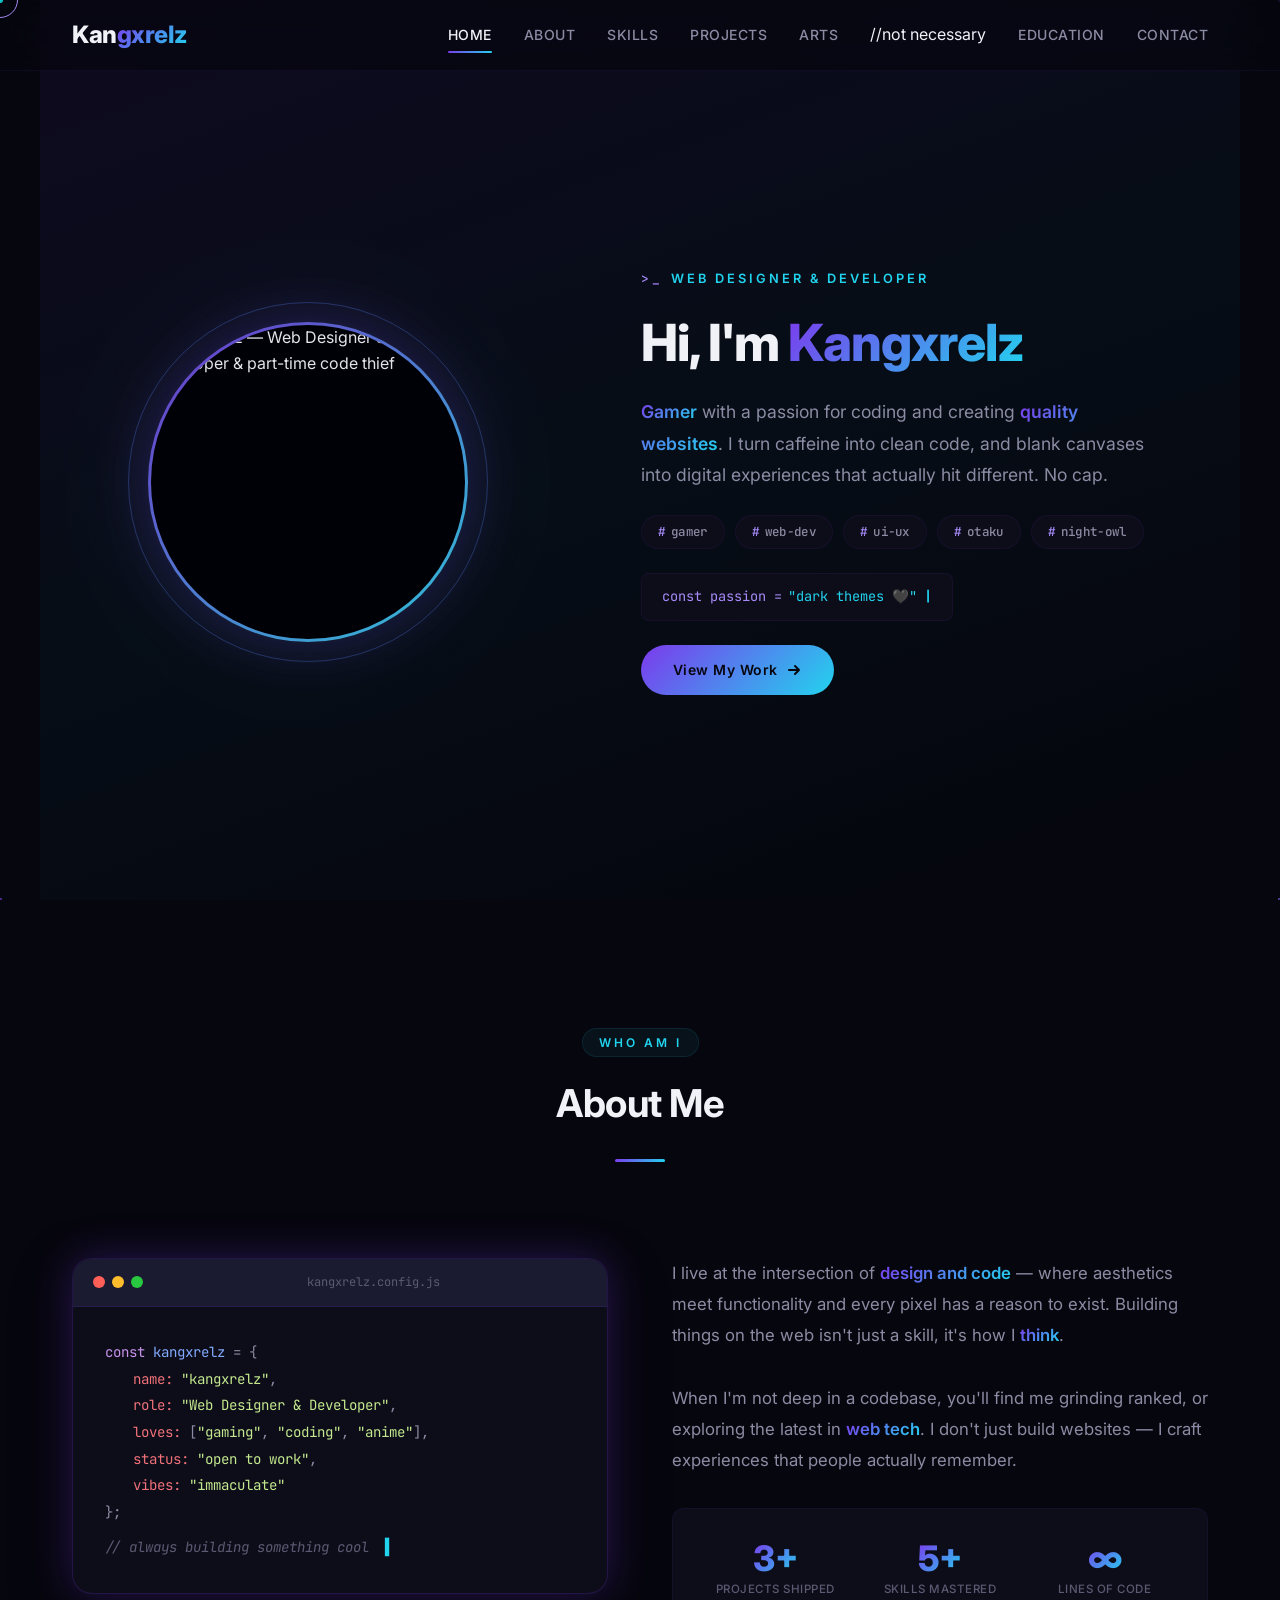
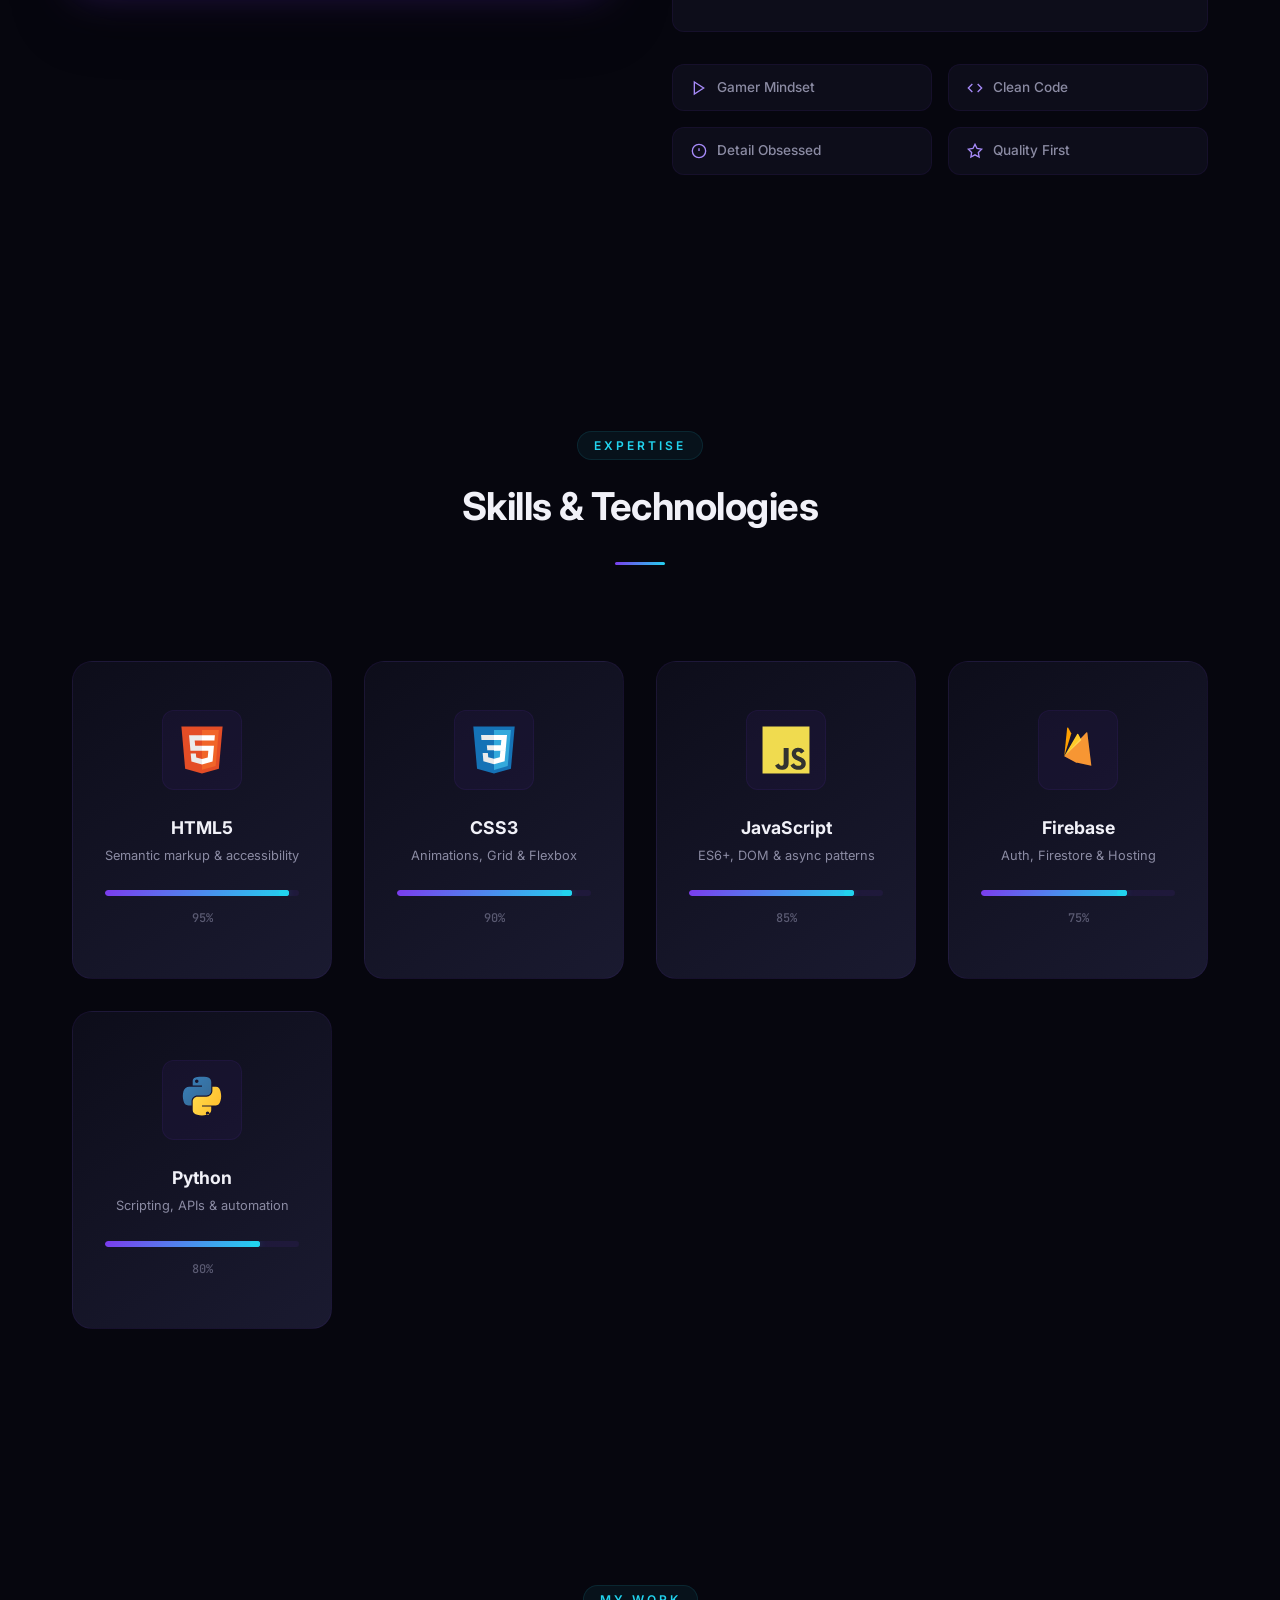
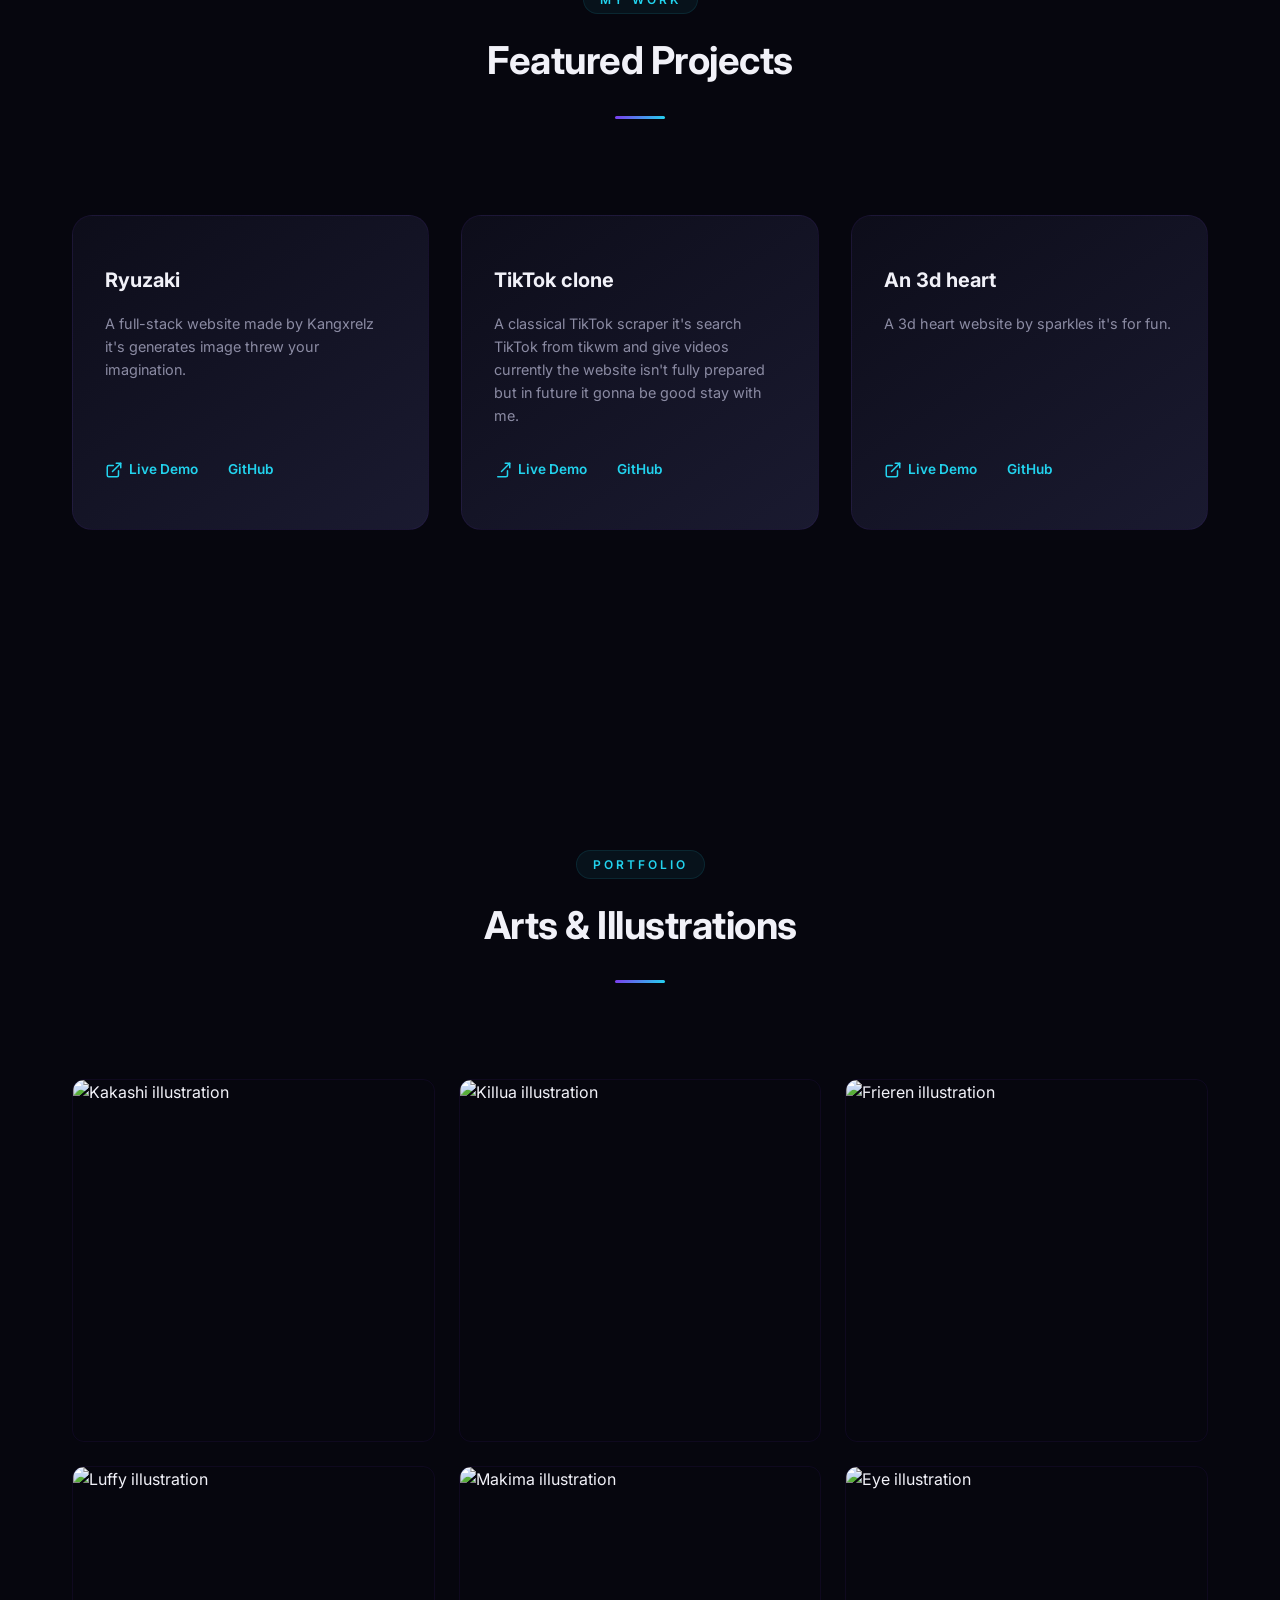
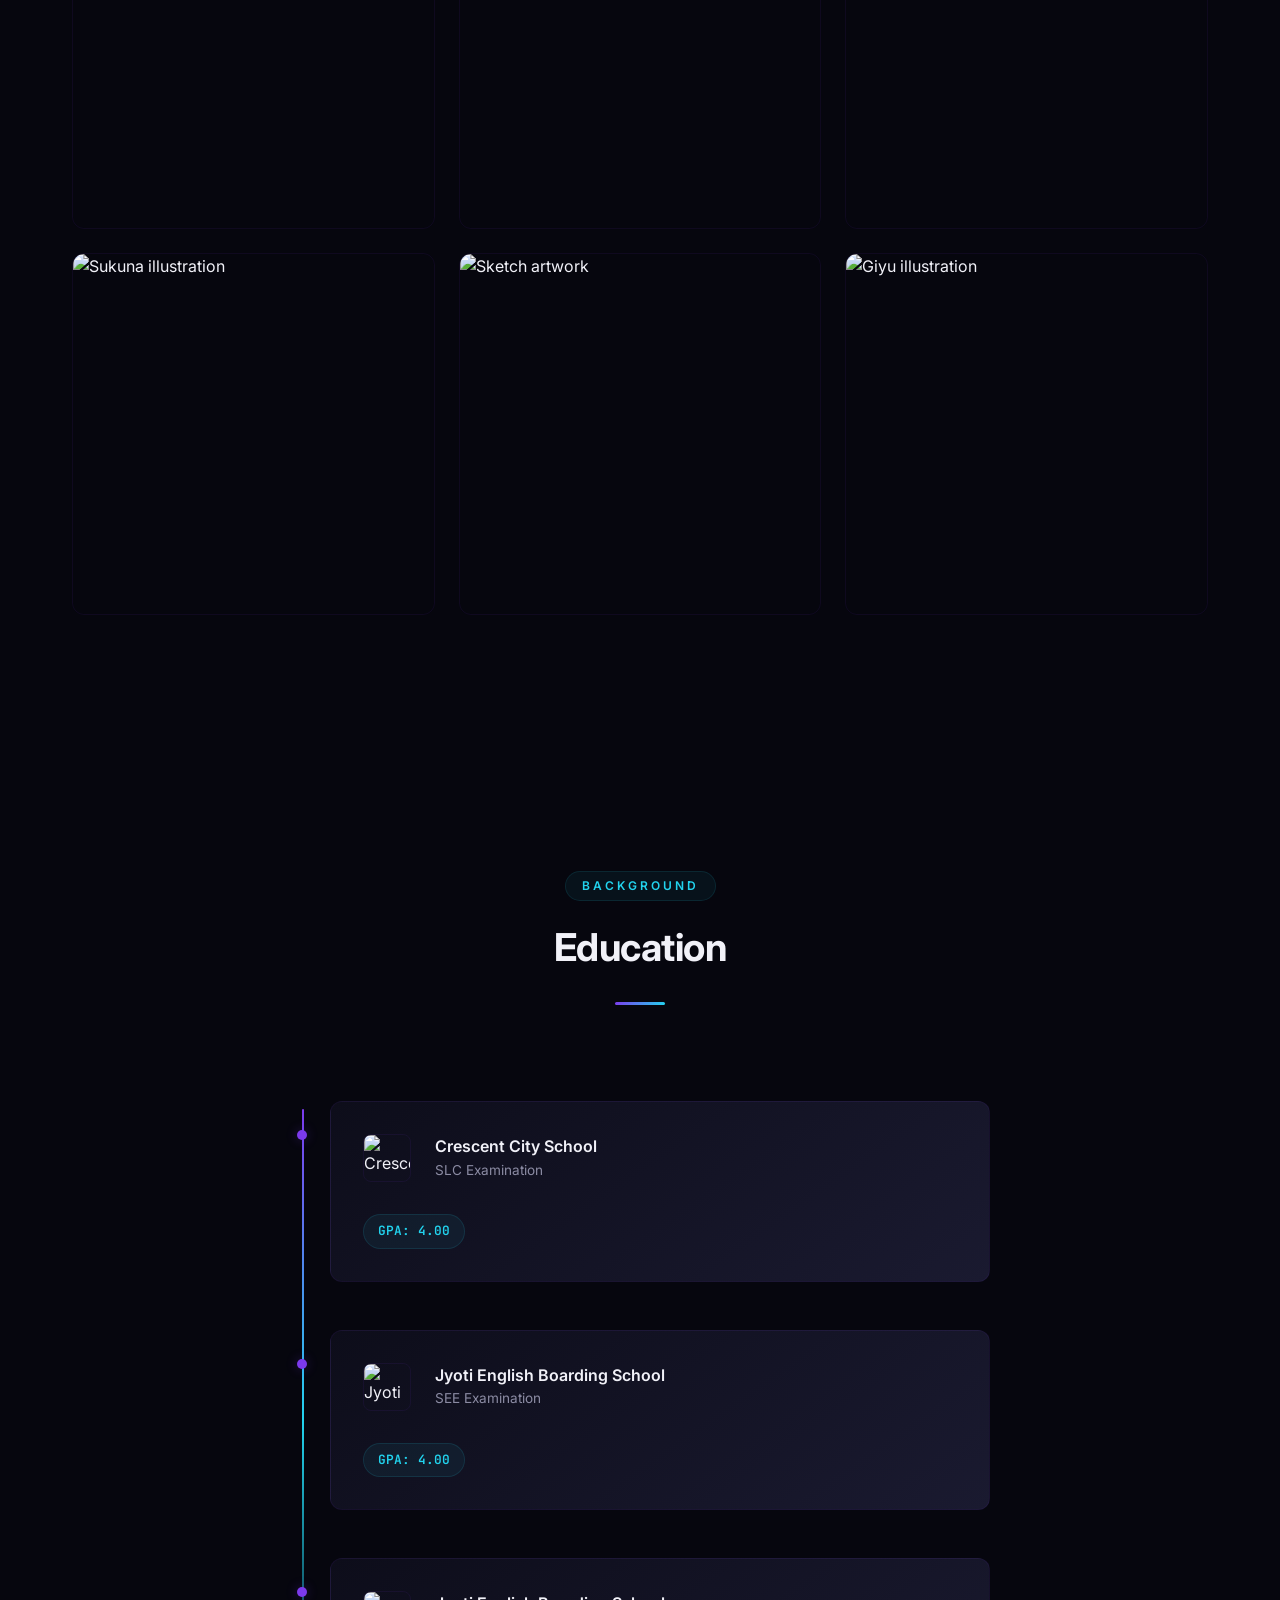
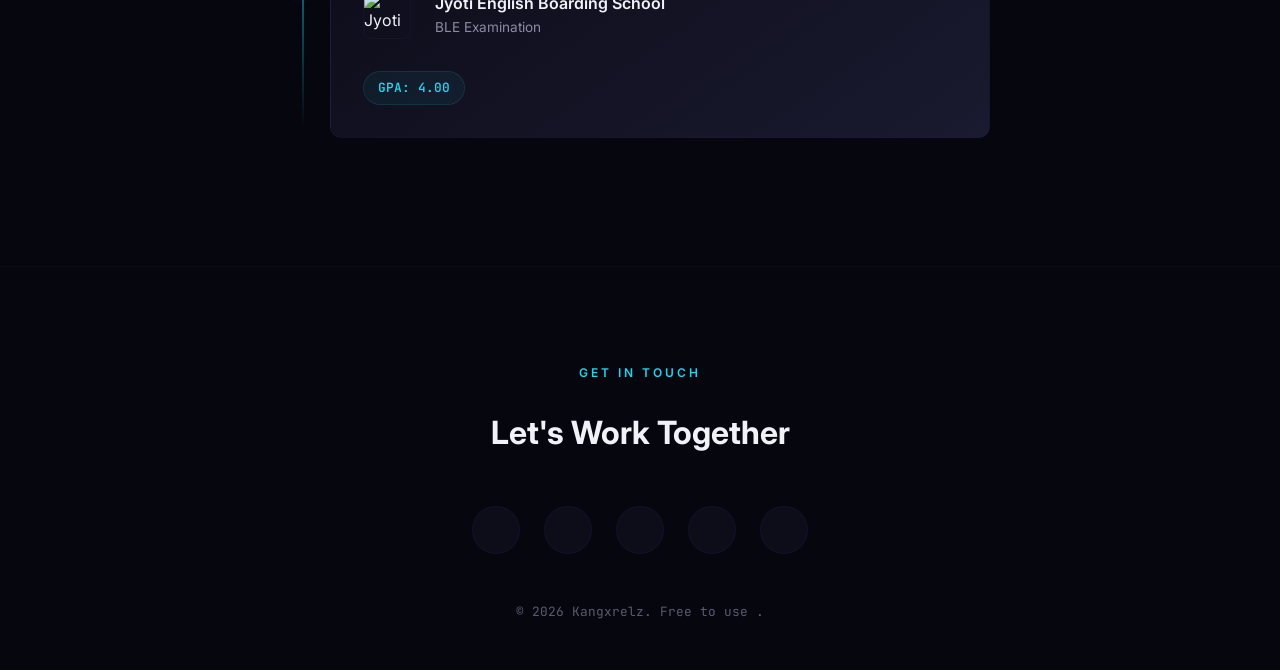
==== index.html @ 5dbe8781 "Change project title from 'Tic-Tac-Toe' to 'TikTok clone'" ====
<!DOCTYPE html>
<html lang="en">

<head>
    <meta charset="UTF-8">
    <meta name="viewport" content="width=device-width, initial-scale=1.0">
    <title>Kangxrelz — Web Designer & Developer</title>
    <meta name="description"
        content="Portfolio of Kangxrelz — a web designer and developer crafting visually stunning, user-friendly websites.">
    <meta name="theme-color" content="#0a0a14">

    <!-- Google Fonts: Inter + JetBrains Mono for code aesthetic -->
    <link rel="preconnect" href="https://fonts.googleapis.com">
    <link rel="preconnect" href="https://fonts.gstatic.com" crossorigin>
    <link
        href="https://fonts.googleapis.com/css2?family=Inter:wght@400;500;600;700;800&family=JetBrains+Mono:wght@400;500&display=swap"
        rel="stylesheet">

    <link rel="stylesheet" href="style.css">
</head>

<body>
    <!-- ========== PARTICLE CANVAS BACKGROUND ========== -->
    <canvas id="particleCanvas" aria-hidden="true"></canvas>

    <!-- ========== CUSTOM CURSOR ========== -->
    <div class="cursor-dot" id="cursorDot"></div>
    <div class="cursor-ring" id="cursorRing"></div>

    <!-- ========== NAVBAR ========== -->
    <header>
        <nav class="navbar" id="navbar">
            <div class="navdiv">
                <div class="Logo">
                    <a href="#">Kan<span>gxrelz</span></a>
                </div>
                <ul class="nav-links" id="navLinks">
                    <li><a href="#hero" class="active">Home</a></li>
                    <li><a href="#about">About</a></li>
                    <li><a href="#skills">Skills</a></li>
                    <li><a href="#projects">Projects</a></li>
                    <li><a href="#gallery">Arts</a></li>//not necessary 
                    <li><a href="#education">Education</a></li>
                    <li><a href="#contact">Contact</a></li>
                </ul>
                <button class="menu-toggle" id="menuToggle" aria-label="Toggle navigation menu">
                    <span></span>
                    <span></span>
                    <span></span>
                </button>
            </div>
        </nav>
        <div class="nav-overlay" id="navOverlay"></div>
    </header>

    <!-- ========== HERO ========== -->
    <section class="hero" id="hero">
        <div class="hero-image reveal">
            <div class="hero-image-wrapper">
                <img src="https://i.ibb.co/GQHC7Q3k/file-000000008db88207b8065b6b7b35da7d.png" alt="Kangxrelz — Web Designer & Developer & part-time code thief">
                <div class="hero-image-ring"></div>
                <div class="hero-image-ring hero-image-ring--delayed"></div>
            </div>
        </div>
        <div class="hero-content reveal">
            <span class="hero-label">
                <span class="terminal-prompt">&gt;_</span> Web Designer & Developer
            </span>
            <h1 class="hero-title" id="about">
                Hi, I'm <span class="glitch-text" data-text="Kangxrelz">Kangxrelz</span>
            </h1>
            <p class="hero-description">
                <em>Gamer</em> with a passion for coding and creating <em>quality websites</em>.
                I turn caffeine into clean code, and blank canvases into digital experiences
                that actually hit different. No cap.
            </p>
            <div class="hero-about-tags">
                <span class="about-tag"><span class="tag-symbol">#</span>gamer</span>
                <span class="about-tag"><span class="tag-symbol">#</span>web-dev</span>
                <span class="about-tag"><span class="tag-symbol">#</span>ui-ux</span>
                <span class="about-tag"><span class="tag-symbol">#</span>otaku</span>
                <span class="about-tag"><span class="tag-symbol">#</span>night-owl</span>
            </div>
            <div class="hero-typing" id="heroTyping" aria-label="Typing animation">
                <span class="typing-prefix">const passion =</span>
                <span class="typing-text" id="typingText"></span>
                <span class="typing-cursor">|</span>
            </div>
            <a href="#gallery" class="cta-button" id="ctaButton">
                View My Work
                <svg width="16" height="16" viewBox="0 0 16 16" fill="none">
                    <path d="M3 8h10M9 4l4 4-4 4" stroke="currentColor" stroke-width="2" stroke-linecap="round"
                        stroke-linejoin="round" />
                </svg>
            </a>
        </div>
    </section>

    <!-- ========== ABOUT ========== -->
    <section class="section about-section" id="about">
        <div class="section-header reveal">
            <span class="section-label">Who Am I</span>
            <h2 class="section-title">About Me</h2>
            <div class="section-divider"></div>
        </div>
        <div class="about-grid">
            <!-- Terminal Card -->
            <div class="about-terminal reveal">
                <div class="terminal-header">
                    <div class="terminal-dots">
                        <span class="dot dot-red"></span>
                        <span class="dot dot-yellow"></span>
                        <span class="dot dot-green"></span>
                    </div>
                    <span class="terminal-title">kangxrelz.config.js</span>
                </div>
                <div class="terminal-body">
                    <div class="terminal-line">
                        <span class="t-keyword">const</span>
                        <span class="t-var"> kangxrelz</span>
                        <span class="t-op"> = {</span>
                    </div>
                    <div class="terminal-line t-indent">
                        <span class="t-key">name:</span>
                        <span class="t-string"> "kangxrelz"</span><span class="t-op">,</span>
                    </div>
                    <div class="terminal-line t-indent">
                        <span class="t-key">role:</span>
                        <span class="t-string"> "Web Designer & Developer"</span><span class="t-op">,</span>
                    </div>
                    <div class="terminal-line t-indent">
                        <span class="t-key">loves:</span>
                        <span class="t-op"> [</span><span class="t-string">"gaming"</span><span class="t-op">,</span>
                        <span class="t-string"> "coding"</span><span class="t-op">,</span>
                        <span class="t-string"> "anime"</span><span class="t-op">],</span>
                    </div>
                    <div class="terminal-line t-indent">
                        <span class="t-key">status:</span>
                        <span class="t-string"> "open to work"</span><span class="t-op">,</span>
                    </div>
                    <div class="terminal-line t-indent">
                        <span class="t-key">vibes:</span>
                        <span class="t-string"> "immaculate"</span>
                    </div>
                    <div class="terminal-line">
                        <span class="t-op">};</span>
                    </div>
                    <div class="terminal-line terminal-cursor-line">
                        <span class="t-comment">// always building something cool</span>
                        <span class="terminal-blink">▌</span>
                    </div>
                </div>
            </div>

            <!-- About Content -->
            <div class="about-content reveal">
                <p class="about-bio">
                    I live at the intersection of <span class="about-highlight">design and code</span> —
                    where aesthetics meet functionality and every pixel has a reason to exist.
                    Building things on the web isn't just a skill, it's how I <span
                        class="about-highlight">think</span>.
                </p>
                <p class="about-bio">
                    When I'm not deep in a codebase, you'll find me grinding ranked,
                    or exploring the latest in <span class="about-highlight">web tech</span>. I don't just build
                    websites —
                    I craft experiences that people actually remember.
                </p>

                <!-- Stats -->
                <div class="about-stats">
                    <div class="about-stat">
                        <span class="stat-number">3+</span>
                        <span class="stat-label">Projects Shipped</span>
                    </div>
                    <div class="about-stat">
                        <span class="stat-number">5+</span>
                        <span class="stat-label">Skills Mastered</span>
                    </div>
                    <div class="about-stat">
                        <span class="stat-number">∞</span>
                        <span class="stat-label">Lines of Code</span>
                    </div>
                </div>

                <!-- Trait pills -->
                <div class="about-traits">
                    <div class="about-trait">
                        <svg width="16" height="16" viewBox="0 0 24 24" fill="none" stroke="currentColor"
                            stroke-width="2">
                            <polygon points="5 3 19 12 5 21 5 3" />
                        </svg>
                        Gamer Mindset
                    </div>
                    <div class="about-trait">
                        <svg width="16" height="16" viewBox="0 0 24 24" fill="none" stroke="currentColor"
                            stroke-width="2">
                            <polyline points="16 18 22 12 16 6" />
                            <polyline points="8 6 2 12 8 18" />
                        </svg>
                        Clean Code
                    </div>
                    <div class="about-trait">
                        <svg width="16" height="16" viewBox="0 0 24 24" fill="none" stroke="currentColor"
                            stroke-width="2">
                            <circle cx="12" cy="12" r="10" />
                            <line x1="12" y1="8" x2="12" y2="12" />
                            <line x1="12" y1="16" x2="12.01" y2="16" />
                        </svg>
                        Detail Obsessed
                    </div>
                    <div class="about-trait">
                        <svg width="16" height="16" viewBox="0 0 24 24" fill="none" stroke="currentColor"
                            stroke-width="2">
                            <path
                                d="M12 2l3.09 6.26L22 9.27l-5 4.87 1.18 6.88L12 17.77l-6.18 3.25L7 14.14 2 9.27l6.91-1.01L12 2z" />
                        </svg>
                        Quality First
                    </div>
                </div>
            </div>
        </div>
    </section>

    <!-- ========== SKILLS ========== -->
    <section class="section" id="skills">
        <div class="section-header reveal">
            <span class="section-label">Expertise</span>
            <h2 class="section-title">Skills & Technologies</h2>
            <div class="section-divider"></div>
        </div>
        <div class="skills-grid">
            <!-- HTML -->
            <div class="skill-card reveal" data-skill="html">
                <div class="skill-icon">
                    <svg viewBox="0 0 128 128" width="48" height="48">
                        <path fill="#E44D26" d="M19.037 113.876L9.032 1.661h109.936l-10.016 112.198-45.019 12.48z" />
                        <path fill="#F16529" d="M64 116.8l36.378-10.086 8.559-95.878H64z" />
                        <path fill="#EBEBEB"
                            d="M64 52.455H45.788L44.53 38.361H64V24.599H29.489l.33 3.692 3.382 37.927H64zm0 35.743l-.061.017-15.327-4.14-.979-10.975H33.816l1.928 21.609 28.193 7.826.063-.017z" />
                        <path fill="#fff"
                            d="M63.952 52.455v13.763h16.947l-1.597 17.849-15.35 4.143v14.319l28.215-7.82.207-2.325 3.234-36.233.335-3.696h-3.708zm0-27.856v13.762h33.244l.276-3.092.628-6.978.329-3.692z" />
                    </svg>
                </div>
                <h3 class="skill-name">HTML5</h3>
                <p class="skill-desc">Semantic markup & accessibility</p>
                <div class="skill-bar">
                    <div class="skill-bar-fill" data-level="95"></div>
                </div>
                <span class="skill-percent">95%</span>
            </div>

            <!-- CSS -->
            <div class="skill-card reveal" data-skill="css">
                <div class="skill-icon">
                    <svg viewBox="0 0 128 128" width="48" height="48">
                        <path fill="#1572B6" d="M18.814 114.123L8.76 1.352h110.48l-10.064 112.754-45.243 12.543z" />
                        <path fill="#33A9DC" d="M64.001 117.062l36.559-10.136 8.601-96.354h-45.16z" />
                        <path fill="#fff"
                            d="M64.001 51.429h18.302l1.264-14.163H64.001V24.208h34.682l-.332 3.711-3.4 38.114h-30.95z" />
                        <path fill="#EBEBEB"
                            d="M64.083 87.349l-.061.018-15.403-4.159-.985-11.031H33.752l1.937 21.717 28.331 7.863.063-.018z" />
                        <path fill="#fff"
                            d="M81.127 64.675l-1.666 18.522-15.426 4.164v14.39l28.354-7.858.208-2.337 2.406-26.881z" />
                        <path fill="#EBEBEB"
                            d="M64.048 24.208v13.058H30.64l-.277-3.108-.633-7.088-.332-2.862zm-.047 27.221v13.157H46.119l-.277-3.108-.634-7.088-.331-2.961z" />
                    </svg>
                </div>
                <h3 class="skill-name">CSS3</h3>
                <p class="skill-desc">Animations, Grid & Flexbox</p>
                <div class="skill-bar">
                    <div class="skill-bar-fill" data-level="90"></div>
                </div>
                <span class="skill-percent">90%</span>
            </div>

            <!-- JavaScript -->
            <div class="skill-card reveal" data-skill="js">
                <div class="skill-icon">
                    <svg viewBox="0 0 128 128" width="48" height="48">
                        <path fill="#F0DB4F" d="M1.408 1.408h125.184v125.185H1.408z" />
                        <path fill="#323330"
                            d="M116.347 96.736c-.917-5.711-4.641-10.508-15.672-14.981-3.832-1.761-8.104-3.022-9.377-5.926-.452-1.69-.512-2.642-.226-3.665.821-3.32 4.784-4.355 7.925-3.403 2.023.678 3.938 2.237 5.093 4.724 5.402-3.498 5.391-3.475 9.163-5.879-1.381-2.141-2.118-3.129-3.022-4.045-3.249-3.629-7.676-5.498-14.756-5.355l-3.688.477c-3.534.893-6.902 2.748-8.877 5.235-5.926 6.724-4.236 18.492 2.975 23.335 7.104 5.332 17.54 6.545 18.873 11.531 1.297 6.104-4.486 8.08-10.234 7.378-4.236-.881-6.592-3.034-9.139-6.949-4.688 2.713-4.688 2.713-9.508 5.486 1.143 2.499 2.344 3.63 4.26 5.765 9.068 9.065 31.798 8.768 35.881-5.131.165-.478 1.261-3.666.18-8.581zM69.462 58.943H57.753l-.048 30.272c0 6.271.332 12.021-.71 13.799-1.632 3.63-5.926 3.166-7.854 2.451-1.965-1.072-2.951-2.571-4.131-4.712-.321-.56-.573-.964-.632-1.012l-9.58 5.879c1.607 3.391 3.96 6.332 7.069 8.222 4.594 2.773 10.756 3.683 17.228 2.165 4.236-1.239 7.854-3.688 9.796-7.544 2.725-5.355 2.166-11.904 2.131-19.225.059-10.251.012-20.518.012-30.812h.428z" />
                    </svg>
                </div>
                <h3 class="skill-name">JavaScript</h3>
                <p class="skill-desc">ES6+, DOM & async patterns</p>
                <div class="skill-bar">
                    <div class="skill-bar-fill" data-level="85"></div>
                </div>
                <span class="skill-percent">85%</span>
            </div>

            <!-- Firebase -->
            <div class="skill-card reveal" data-skill="firebase">
                <div class="skill-icon">
                    <svg viewBox="0 0 128 128" width="48" height="48">
                        <path fill="#FFA000" d="M27.35 80.52l7.68-75.44a1.56 1.56 0 0 1 2.91-.54l8.21 15.36z" />
                        <path fill="#F57C00"
                            d="M99.59 105.73L88.87 18.12a1.56 1.56 0 0 0-2.67-.86L27.35 80.52l30.97 17.1a4.68 4.68 0 0 0 4.56.11z" />
                        <path fill="#FFCA28" d="M73.08 37.17L64.6 21.18a1.56 1.56 0 0 0-2.73 0L27.35 80.52z" />
                        <path fill="#fff" opacity=".2"
                            d="M99.59 105.73L88.87 18.12a1.56 1.56 0 0 0-2.67-.86l-13.12 13.5 8.21 6.41-8.21-6.41L27.35 80.52l30.97 17.1a4.68 4.68 0 0 0 4.56.11z" />
                    </svg>
                </div>
                <h3 class="skill-name">Firebase</h3>
                <p class="skill-desc">Auth, Firestore & Hosting</p>
                <div class="skill-bar">
                    <div class="skill-bar-fill" data-level="75"></div>
                </div>
                <span class="skill-percent">75%</span>
            </div>

            <!-- Python -->
            <div class="skill-card reveal" data-skill="python">
                <div class="skill-icon">
                    <svg viewBox="0 0 128 128" width="48" height="48">
                        <linearGradient id="pyGrad1" x1="12.959" x2="79.639" y1="12.039" y2="78.719"
                            gradientUnits="userSpaceOnUse">
                            <stop offset="0" stop-color="#387EB8" />
                            <stop offset="1" stop-color="#366994" />
                        </linearGradient>
                        <linearGradient id="pyGrad2" x1="19.128" x2="100.776" y1="47.525" y2="83.525"
                            gradientUnits="userSpaceOnUse">
                            <stop offset="0" stop-color="#FFE052" />
                            <stop offset="1" stop-color="#FFC331" />
                        </linearGradient>
                        <path fill="url(#pyGrad1)"
                            d="M63.391 1.988c-4.222.02-8.252.379-11.8 1.007-10.45 1.846-12.346 5.71-12.346 12.837v9.411h24.693v3.137H29.977c-7.176 0-13.46 4.313-15.426 12.521-2.268 9.405-2.368 15.275 0 25.096 1.755 7.311 5.947 12.519 13.124 12.519h8.491V67.234c0-8.151 7.051-15.34 15.426-15.34h24.665c6.866 0 12.346-5.654 12.346-12.548V15.833c0-6.693-5.646-11.72-12.346-12.836-4.244-.706-8.645-1.027-12.866-1.008zM50.037 9.557c2.55 0 4.634 2.117 4.634 4.721 0 2.593-2.083 4.69-4.634 4.69-2.56 0-4.633-2.097-4.633-4.69-.001-2.604 2.073-4.721 4.633-4.721z" />
                        <path fill="url(#pyGrad2)"
                            d="M91.682 28.38v10.966c0 8.5-7.208 15.655-15.426 15.655H51.591c-6.756 0-12.346 5.783-12.346 12.549v23.515c0 6.691 5.818 10.628 12.346 12.547 7.816 2.297 15.312 2.713 24.665 0 6.216-1.801 12.346-5.423 12.346-12.547v-9.412H63.938v-3.138h37.012c7.176 0 9.852-5.005 12.348-12.519 2.578-7.735 2.467-15.174 0-25.096-1.774-7.145-5.161-12.521-12.348-12.521h-9.268zM78.929 94.471c2.561 0 4.634 2.097 4.634 4.692 0 2.602-2.074 4.719-4.634 4.719-2.55 0-4.633-2.117-4.633-4.719 0-2.595 2.083-4.692 4.633-4.692z" />
                    </svg>
                </div>
                <h3 class="skill-name">Python</h3>
                <p class="skill-desc">Scripting, APIs & automation</p>
                <div class="skill-bar">
                    <div class="skill-bar-fill" data-level="80"></div>
                </div>
                <span class="skill-percent">80%</span>
            </div>
        </div>
    </section>

    <!-- ========== PROJECTS ========== -->
    <section class="section" id="projects">
        <div class="section-header reveal">
            <span class="section-label">My Work</span>
            <h2 class="section-title">Featured Projects</h2>
            <div class="section-divider"></div>
        </div>
        <div class="projects-grid">
            <!-- Ryuzaki -->
            <div class="project-card reveal">
                <div class="project-content">
                    <h3 class="project-title">Ryuzaki</h3>
                    <p class="project-desc">A full-stack website made by Kangxrelz it's generates image threw your imagination.</p>
                    <div class="project-links">
                        <a href="https://magic-imagee.vercel.app/" target="_blank" class="project-link">
                            <svg width="18" height="18" viewBox="0 0 24 24" fill="none" stroke="currentColor"
                                stroke-width="2" stroke-linecap="round" stroke-linejoin="round">
                                <path d="M18 13v6a2 2 0 0 1-2 2H5a2 2 0 0 1-2-2V8a2 2 0 0 1 2-2h6"></path>
                                <polyline points="15 3 21 3 21 9"></polyline>
                                <line x1="10" y1="14" x2="21" y2="3"></line>
                            </svg>
                            Live Demo
                        </a>
                        <a href="https://github.com/Ryuzaki/..." target="_blank" class="project-link">
                            <ion-icon name="logo-github"></ion-icon>
                            GitHub
                        </a>
                    </div>
                </div>
            </div>

            <!-- Tic Tac Toe -->
            <div class="project-card reveal">
                <div class="project-content">
                    <h3 class="project-title">TikTok clone</h3>
                    <p class="project-desc">A classical TikTok scraper it's search TikTok from tikwm and give videos currently the website isn't fully prepared but in future it gonna be good stay with me.</p>
                    <div class="project-links">
                        <a href="https://anime-edit.vercel.app/" target="_blank" class="project-link">
                            <svg width="18" height="18" viewBox="0 0 24 24" fill="none" stroke="currentColor"
                                stroke-width="2" stroke-linecap="round" stroke-linejoin="round">
                                <path d="M18 13v6a2 2 0 0 1-2 2H5a2 2 0  2 0 0 1 2-2h6"></path>
                                <polyline points="15 3 21 3 21 9"></polyline>
                                <line x1="10" y1="14" x2="21" y2="3"></line>
                            </svg>
                            Live Demo
                        </a>
                        <a href="https://github.com/Ryukazi/..." target="_blank" class="project-link">
                            <ion-icon name="logo-github"></ion-icon>
                            GitHub
                        </a>
                    </div>
                </div>
            </div>

            <!-- Valentine's Day Question -->
            <div class="project-card reveal">
                <div class="project-content">
                    <h3 class="project-title">An 3d heart</h3>
                    <p class="project-desc">A 3d heart website by sparkles it's for fun.</p>
                    <div class="project-links">
                        <a href="https://heart-animation-theta.vercel.app/" target="_blank"
                            class="project-link">
                            <svg width="18" height="18" viewBox="0 0 24 24" fill="none" stroke="currentColor"
                                stroke-width="2" stroke-linecap="round" stroke-linejoin="round">
                                <path d="M18 13v6a2 2 0 0 1-2 2H5a2 2 0 0 1-2-2V8a2 2 0 0 1 2-2h6"></path>
                                <polyline points="15 3 21 3 21 9"></polyline>
                                <line x1="10" y1="14" x2="21" y2="3"></line>
                            </svg>
                            Live Demo
                        </a>
                        <a href="https://github.com/Ryuzaki/..." target="_blank"
                            class="project-link">
                            <ion-icon name="logo-github"></ion-icon>
                            GitHub
                        </a>
                    </div>
                </div>
            </div>
        </div>
    </section>

    <!-- ========== GALLERY ========== -->
    <section class="section" id="gallery">
        <div class="section-header reveal">
            <span class="section-label">Portfolio</span>
            <h2 class="section-title">Arts & Illustrations</h2>
            <div class="section-divider"></div>
        </div>
        <div class="gallery-grid">
            <div class="gallery-item">
                <img src="Kakashi.png" alt="Kakashi illustration" loading="lazy">
            </div>
            <div class="gallery-item">
                <img src="Killua.png" alt="Killua illustration" loading="lazy">
            </div>
            <div class="gallery-item">
                <img src="frieren.png" alt="Frieren illustration" loading="lazy">
            </div>
            <div class="gallery-item">
                <img src="luffy.png" alt="Luffy illustration" loading="lazy">
            </div>
            <div class="gallery-item">
                <img src="Makima.png" alt="Makima illustration" loading="lazy">
            </div>
            <div class="gallery-item">
                <img src="eye.png" alt="Eye illustration" loading="lazy">
            </div>
            <div class="gallery-item">
                <img src="Sukuna.png" alt="Sukuna illustration" loading="lazy">
            </div>
            <div class="gallery-item">
                <img src="sketch.jpg" alt="Sketch artwork" loading="lazy">
            </div>
            <div class="gallery-item">
                <img src="Giyu.png" alt="Giyu illustration" loading="lazy">
            </div>
        </div>
    </section>

    <!-- Lightbox -->
    <div class="lightbox" id="lightbox">
        <button class="lightbox-close" id="lightboxClose" aria-label="Close lightbox">&times;</button>
        <img src="" alt="Enlarged artwork">
    </div>

    <!-- ========== EDUCATION ========== -->
    <section class="section" id="education">
        <div class="section-header reveal">
            <span class="section-label">Background</span>
            <h2 class="section-title">Education</h2>
            <div class="section-divider"></div>
        </div>
        <div class="timeline">
            <div class="timeline-item reveal">
                <div class="timeline-item-header">
                    <img src="https://i.ibb.co/1YWb74LJ/Screenshot-20260727-220932.jpg" alt="Crescent City School logo">
                    <div class="timeline-item-info">
                        <div class="school-name">Crescent City School</div>
                        <div class="degree">SLC Examination</div>
                    </div>
                </div>
                <div class="details">GPA: 4.00</div>
            </div>

            <div class="timeline-item reveal">
                <div class="timeline-item-header">
                    <img src="https://i.ibb.co/j93vjMM1/Screenshot-20260727-220955.jpg" alt="Jyoti English Boarding School logo">
                    <div class="timeline-item-info">
                        <div class="school-name">Jyoti English Boarding School</div>
                        <div class="degree">SEE Examination</div>
                    </div>
                </div>
                <div class="details">GPA: 4.00</div>
            </div>

            <div class="timeline-item reveal">
                <div class="timeline-item-header">
                    <img src="https://i.ibb.co/j93vjMM1/Screenshot-20260727-220955.jpg" alt="Jyoti English Boarding School logo">
                    <div class="timeline-item-info">
                        <div class="school-name">Jyoti English Boarding School</div>
                        <div class="degree">BLE Examination</div>
                    </div>
                </div>
                <div class="details">GPA: 4.00</div>
            </div>
        </div>
    </section>

    <!-- ========== FOOTER ========== -->
    <footer id="contact">
        <div class="footer-label">Get In Touch</div>
        <h2 class="footer-title">Let's Work Together</h2>
        <div class="social-links">
            <a href="https://www.facebook.com/..." target="_blank" aria-label="Facebook">
                <ion-icon name="logo-facebook"></ion-icon>
            </a>
            <a href="https://www.facebook.com/..." target="_blank" aria-label="Instagram">
                <ion-icon name="logo-instagram"></ion-icon>
            </a>
            <a href="https://www.github.com/Ryukazi" target="_blank" aria-label="GitHub">
                <ion-icon name="logo-github"></ion-icon>
            </a>
            <a href="https://www.twitch.com/..." target="_blank" aria-label="Twitch">
                <ion-icon name="logo-twitch"></ion-icon>
            </a>
            <a href="https://www.youtube.com/Ryuz4ki" target="_blank" aria-label="YouTube">
                <ion-icon name="logo-youtube"></ion-icon>
            </a>
        </div>
        <div class="copyright">&copy; 2026 Kangxrelz. Free to use .</div>
    </footer>

    <!-- Scripts -->
    <script type="module" src="https://unpkg.com/ionicons@7.1.0/dist/ionicons/ionicons.esm.js"></script>
    <script nomodule src="https://unpkg.com/ionicons@7.1.0/dist/ionicons/ionicons.js"></script>
    <script src="script.js"></script>
</body>

</html>
---- style.css ----
/* ============================================================
   DESIGN SYSTEM — Colour Theory (Analogous + Split Complementary)
   Primary: Deep Violet (#7c3aed)
   Secondary: Electric Cyan (#22d3ee)
   Accent: Warm Amber (#f59e0b)
   ============================================================ */
:root {
    /* ── Colour Palette ─────────────────────────────────────── */
    --bg-primary: #06060e;
    --bg-surface: #0d0d1a;
    --bg-surface-hover: #151528;
    --bg-elevated: #1a1a30;

    /* Primary Violet */
    --primary: #7c3aed;
    --primary-light: #a78bfa;
    --primary-dark: #5b21b6;
    --primary-glow: rgba(124, 58, 237, 0.3);

    /* Secondary Cyan */
    --secondary: #22d3ee;
    --secondary-dark: #0891b2;
    --secondary-glow: rgba(34, 211, 238, 0.2);

    /* Accent Amber */
    --accent-warm: #f59e0b;
    --accent-warm-glow: rgba(245, 158, 11, 0.15);

    /* Semantic colours */
    --text-primary: #f1f1f8;
    --text-muted: #8b8ba3;
    --text-subtle: #5a5a72;
    --border-color: rgba(124, 58, 237, 0.08);
    --border-hover: rgba(124, 58, 237, 0.2);

    /* Gradients */
    --gradient-primary: linear-gradient(135deg, var(--primary), var(--secondary));
    --gradient-hero: linear-gradient(160deg, rgba(124, 58, 237, 0.08) 0%, rgba(34, 211, 238, 0.04) 50%, transparent 100%);
    --gradient-card: linear-gradient(145deg, var(--bg-surface) 0%, var(--bg-elevated) 100%);

    /* Typography */
    --font-main: 'Inter', -apple-system, BlinkMacSystemFont, sans-serif;
    --font-mono: 'JetBrains Mono', 'Fira Code', monospace;

    /* Spacing (8px grid) */
    --space-1: 0.5rem;
    --space-2: 1rem;
    --space-3: 1.5rem;
    --space-4: 2rem;
    --space-5: 3rem;
    --space-6: 4rem;
    --space-7: 6rem;
    --space-8: 8rem;

    /* Radii */
    --radius-sm: 8px;
    --radius-md: 12px;
    --radius-lg: 20px;
    --radius-xl: 28px;
    --radius-full: 50%;

    /* Transitions */
    --ease-out: cubic-bezier(0.16, 1, 0.3, 1);
    --ease-elastic: cubic-bezier(0.68, -0.55, 0.265, 1.55);
    --transition-fast: 0.2s var(--ease-out);
    --transition-mid: 0.4s var(--ease-out);
    --transition-slow: 0.6s var(--ease-out);
}

/* ============================================================
   RESET & BASE
   ============================================================ */
*,
*::before,
*::after {
    margin: 0;
    padding: 0;
    box-sizing: border-box;
}

html {
    scroll-behavior: smooth;
    -webkit-font-smoothing: antialiased;
    -moz-osx-font-smoothing: grayscale;
    overflow-x: hidden;
}

body {
    font-family: var(--font-main);
    background-color: var(--bg-primary);
    color: var(--text-primary);
    line-height: 1.6;
    overflow-x: hidden;
    cursor: none;
}

/* Allow normal cursor on touch / small screen */
@media (hover: none),
(max-width: 768px) {
    body {
        cursor: auto;
    }

    .cursor-dot,
    .cursor-ring {
        display: none !important;
    }
}

a {
    text-decoration: none;
    color: inherit;
}

ul {
    list-style: none;
}

img {
    display: block;
    max-width: 100%;
    height: auto;
}

/* ============================================================
   PARTICLE CANVAS
   ============================================================ */
#particleCanvas {
    position: fixed;
    inset: 0;
    z-index: 0;
    pointer-events: none;
    opacity: 0.6;
}

/* ============================================================
   CUSTOM CURSOR (desktop only)
   ============================================================ */
.cursor-dot {
    position: fixed;
    width: 6px;
    height: 6px;
    background: var(--secondary);
    border-radius: 50%;
    pointer-events: none;
    z-index: 9999;
    transform: translate(-50%, -50%);
    transition: width 0.15s, height 0.15s, background 0.15s;
    mix-blend-mode: difference;
}

.cursor-ring {
    position: fixed;
    width: 36px;
    height: 36px;
    border: 1.5px solid var(--primary-light);
    border-radius: 50%;
    pointer-events: none;
    z-index: 9998;
    transform: translate(-50%, -50%);
    transition: width 0.3s var(--ease-elastic), height 0.3s var(--ease-elastic), border-color 0.3s;
}

.cursor-ring.hovering {
    width: 56px;
    height: 56px;
    border-color: var(--secondary);
}

.cursor-dot.hovering {
    width: 10px;
    height: 10px;
    background: var(--primary);
}

/* ============================================================
   NAVBAR — Glassmorphism sticky nav
   ============================================================ */
.navbar {
    position: fixed;
    top: 0;
    left: 0;
    width: 100%;
    z-index: 1000;
    background: rgba(6, 6, 14, 0.7);
    backdrop-filter: blur(20px) saturate(1.4);
    -webkit-backdrop-filter: blur(20px) saturate(1.4);
    border-bottom: 1px solid var(--border-color);
    transition: transform var(--transition-mid), background var(--transition-mid);
}

.navbar.scrolled {
    background: rgba(6, 6, 14, 0.92);
    border-bottom-color: var(--border-hover);
}

.navbar.hidden {
    transform: translateY(-100%);
}

.navdiv {
    display: flex;
    align-items: center;
    justify-content: space-between;
    max-width: 1200px;
    margin: 0 auto;
    padding: var(--space-2) var(--space-4);
}

.Logo a {
    font-size: 1.5rem;
    font-weight: 800;
    color: var(--text-primary);
    letter-spacing: -0.5px;
    transition: color var(--transition-fast);
}

.Logo a span {
    background: var(--gradient-primary);
    -webkit-background-clip: text;
    -webkit-text-fill-color: transparent;
    background-clip: text;
}

.Logo a:hover {
    color: var(--primary-light);
}

.nav-links {
    display: flex;
    align-items: center;
    gap: var(--space-4);
}

.nav-links li a {
    font-size: 0.875rem;
    font-weight: 500;
    color: var(--text-muted);
    letter-spacing: 0.5px;
    text-transform: uppercase;
    position: relative;
    padding: var(--space-1) 0;
    transition: color var(--transition-fast);
    cursor: none;
}

.nav-links li a::after {
    content: '';
    position: absolute;
    bottom: -2px;
    left: 0;
    width: 0%;
    height: 2px;
    background: var(--gradient-primary);
    border-radius: 2px;
    transition: width var(--transition-mid);
}

.nav-links li a:hover,
.nav-links li a.active {
    color: var(--text-primary);
}

.nav-links li a:hover::after,
.nav-links li a.active::after {
    width: 100%;
}

/* Mobile menu toggle */
.menu-toggle {
    display: none;
    background: none;
    border: none;
    cursor: pointer;
    flex-direction: column;
    gap: 5px;
    padding: var(--space-1);
    z-index: 1001;
}

.menu-toggle span {
    display: block;
    width: 24px;
    height: 2px;
    background: var(--text-primary);
    border-radius: 2px;
    transition: transform var(--transition-fast), opacity var(--transition-fast);
}

.menu-toggle.open span:nth-child(1) {
    transform: rotate(45deg) translate(5px, 5px);
}

.menu-toggle.open span:nth-child(2) {
    opacity: 0;
}

.menu-toggle.open span:nth-child(3) {
    transform: rotate(-45deg) translate(5px, -5px);
}

/* ============================================================
   HERO SECTION
   ============================================================ */
.hero {
    position: relative;
    min-height: 100vh;
    display: grid;
    grid-template-columns: 1fr 1.2fr;
    align-items: center;
    gap: var(--space-7);
    max-width: 1200px;
    margin: 0 auto;
    padding: var(--space-8) var(--space-4) var(--space-6);
    z-index: 1;
}

.hero::before {
    content: '';
    position: absolute;
    inset: 0;
    background: var(--gradient-hero);
    pointer-events: none;
    z-index: -1;
}

.hero-image {
    display: flex;
    justify-content: center;
    align-items: center;
}

.hero-image-wrapper {
    position: relative;
    display: flex;
    align-items: center;
    justify-content: center;
}

/* hero-image img styles moved below with theme integration */

.hero-image img:hover {
    box-shadow: 0 0 80px var(--primary-glow), 0 0 160px rgba(34, 211, 238, 0.12);
    transform: scale(1.03);
    filter: saturate(1) contrast(1.08) brightness(0.95);
}

/* Animated pulsing rings around profile image */
.hero-image-ring {
    position: absolute;
    width: 360px;
    height: 360px;
    border-radius: 50%;
    border: 1px solid rgba(124, 58, 237, 0.2);
    animation: pulse-ring 3s ease-out infinite;
    z-index: 1;
}

.hero-image-ring--delayed {
    animation-delay: 1.5s;
    border-color: rgba(34, 211, 238, 0.15);
}

@keyframes pulse-ring {
    0% {
        transform: scale(1);
        opacity: 1;
    }

    100% {
        transform: scale(1.5);
        opacity: 0;
    }
}

.hero-content {
    display: flex;
    flex-direction: column;
    gap: var(--space-3);
    position: relative;
    z-index: 1;
}

.hero-label {
    font-size: 0.8rem;
    font-weight: 600;
    text-transform: uppercase;
    letter-spacing: 3px;
    color: var(--secondary);
    display: flex;
    align-items: center;
    gap: var(--space-1);
}

.terminal-prompt {
    font-family: var(--font-mono);
    color: var(--primary-light);
    font-weight: 500;
    animation: blink-prompt 1.2s step-end infinite;
}

@keyframes blink-prompt {
    50% {
        opacity: 0;
    }
}

.hero-title {
    font-size: clamp(2rem, 4vw, 3.2rem);
    font-weight: 800;
    line-height: 1.15;
    letter-spacing: -1px;
    color: var(--text-primary);
}

/* Glitch text effect */
.glitch-text {
    position: relative;
    display: inline-block;
    background: var(--gradient-primary);
    -webkit-background-clip: text;
    -webkit-text-fill-color: transparent;
    background-clip: text;
}

.glitch-text::before,
.glitch-text::after {
    content: attr(data-text);
    position: absolute;
    top: 0;
    left: 0;
    background: var(--gradient-primary);
    -webkit-background-clip: text;
    -webkit-text-fill-color: transparent;
    background-clip: text;
    opacity: 0;
}

.glitch-text:hover::before {
    animation: glitch-1 0.3s linear infinite;
    opacity: 0.8;
}

.glitch-text:hover::after {
    animation: glitch-2 0.3s linear infinite;
    opacity: 0.8;
}

@keyframes glitch-1 {
    0% {
        clip-path: inset(40% 0 61% 0);
        transform: translate(-2px, 2px);
    }

    20% {
        clip-path: inset(92% 0 1% 0);
        transform: translate(1px, -1px);
    }

    40% {
        clip-path: inset(43% 0 1% 0);
        transform: translate(-1px, 2px);
    }

    60% {
        clip-path: inset(25% 0 58% 0);
        transform: translate(2px, 1px);
    }

    80% {
        clip-path: inset(54% 0 7% 0);
        transform: translate(-2px, -1px);
    }

    100% {
        clip-path: inset(58% 0 43% 0);
        transform: translate(0);
    }
}

@keyframes glitch-2 {
    0% {
        clip-path: inset(65% 0 13% 0);
        transform: translate(2px, -1px);
    }

    20% {
        clip-path: inset(79% 0 14% 0);
        transform: translate(-2px, 1px);
    }

    40% {
        clip-path: inset(48% 0 30% 0);
        transform: translate(1px, -2px);
    }

    60% {
        clip-path: inset(10% 0 65% 0);
        transform: translate(-1px, 2px);
    }

    80% {
        clip-path: inset(32% 0 22% 0);
        transform: translate(2px, 1px);
    }

    100% {
        clip-path: inset(25% 0 58% 0);
        transform: translate(0);
    }
}

.hero-description {
    font-size: clamp(0.95rem, 1.5vw, 1.1rem);
    color: var(--text-muted);
    line-height: 1.8;
    max-width: 520px;
}

.hero-description em {
    font-style: normal;
    background: var(--gradient-primary);
    -webkit-background-clip: text;
    -webkit-text-fill-color: transparent;
    background-clip: text;
    font-weight: 600;
}

/* About Tags — code-style personality pills */
.hero-about-tags {
    display: flex;
    flex-wrap: wrap;
    gap: 10px;
}

.about-tag {
    display: inline-flex;
    align-items: center;
    gap: 6px;
    padding: 6px 16px;
    font-family: var(--font-mono);
    font-size: 0.78rem;
    font-weight: 500;
    color: var(--text-muted);
    background: var(--bg-surface);
    border: 1px solid var(--border-color);
    border-radius: 50px;
    transition: all var(--transition-fast);
    letter-spacing: 0.3px;
}

.about-tag:hover {
    border-color: var(--border-hover);
    color: var(--text-primary);
    background: var(--bg-surface-hover);
    box-shadow: 0 0 20px var(--primary-glow);
    transform: translateY(-2px);
}

.tag-symbol {
    color: var(--primary-light);
    font-weight: 600;
}

/* ── Photo Theme Integration ───────────────────────────── */
.hero-image-glow {
    position: absolute;
    width: 400px;
    height: 400px;
    border-radius: 50%;
    background: radial-gradient(circle,
            rgba(124, 58, 237, 0.25) 0%,
            rgba(34, 211, 238, 0.08) 40%,
            transparent 70%);
    z-index: 0;
    animation: glow-pulse 4s ease-in-out infinite alternate;
    filter: blur(30px);
}

@keyframes glow-pulse {
    0% {
        opacity: 0.6;
        transform: scale(1);
    }

    100% {
        opacity: 1;
        transform: scale(1.15);
    }
}

.hero-image-overlay {
    position: absolute;
    inset: 0;
    border-radius: var(--radius-full);
    background: linear-gradient(135deg,
            rgba(124, 58, 237, 0.12) 0%,
            rgba(34, 211, 238, 0.06) 50%,
            transparent 100%);
    z-index: 3;
    pointer-events: none;
    mix-blend-mode: color;
    width: 320px;
    height: 320px;
    left: 50%;
    top: 50%;
    transform: translate(-50%, -50%);
}

.hero-image-scanlines {
    position: absolute;
    width: 320px;
    height: 320px;
    border-radius: var(--radius-full);
    left: 50%;
    top: 50%;
    transform: translate(-50%, -50%);
    background: repeating-linear-gradient(0deg,
            transparent,
            transparent 2px,
            rgba(0, 0, 0, 0.03) 2px,
            rgba(0, 0, 0, 0.03) 4px);
    z-index: 4;
    pointer-events: none;
    opacity: 0.5;
}

.hero-image img {
    width: 320px;
    height: 320px;
    object-fit: cover;
    object-position: center 15%;
    border-radius: var(--radius-full);
    border: 3px solid transparent;
    background: linear-gradient(var(--bg-primary), var(--bg-primary)) padding-box,
        var(--gradient-primary) border-box;
    box-shadow: 0 0 60px var(--primary-glow), 0 0 120px rgba(34, 211, 238, 0.08);
    transition: box-shadow var(--transition-slow), transform var(--transition-slow), filter var(--transition-slow);
    position: relative;
    z-index: 2;
    filter: saturate(0.85) contrast(1.05) brightness(0.92);
}

/* Typing animation area */
.hero-typing {
    display: flex;
    align-items: center;
    gap: 0.4rem;
    font-family: var(--font-mono);
    font-size: 0.85rem;
    padding: 12px 20px;
    background: var(--bg-surface);
    border: 1px solid var(--border-color);
    border-radius: var(--radius-sm);
    width: fit-content;
    max-width: 100%;
}

.typing-prefix {
    color: var(--primary-light);
    white-space: nowrap;
}

.typing-text {
    color: var(--secondary);
    white-space: nowrap;
    overflow: hidden;
}

.typing-cursor {
    color: var(--secondary);
    animation: blink-cursor 0.8s step-end infinite;
    font-weight: 700;
}

@keyframes blink-cursor {
    50% {
        opacity: 0;
    }
}

.cta-button {
    display: inline-flex;
    align-items: center;
    gap: var(--space-1);
    width: fit-content;
    padding: 14px 32px;
    font-family: var(--font-main);
    font-size: 0.875rem;
    font-weight: 600;
    letter-spacing: 0.5px;
    color: var(--bg-primary);
    background: var(--gradient-primary);
    border: none;
    border-radius: 50px;
    cursor: none;
    position: relative;
    overflow: hidden;
    transition: transform var(--transition-fast), box-shadow var(--transition-fast);
}

.cta-button::before {
    content: '';
    position: absolute;
    inset: 0;
    background: linear-gradient(135deg, var(--secondary), var(--primary));
    opacity: 0;
    transition: opacity 0.4s;
}

.cta-button:hover::before {
    opacity: 1;
}

.cta-button:hover {
    transform: translateY(-2px);
    box-shadow: 0 8px 30px var(--primary-glow), 0 4px 15px var(--secondary-glow);
}

.cta-button svg,
.cta-button span {
    position: relative;
    z-index: 1;
}

.cta-button svg {
    transition: transform var(--transition-fast);
}

.cta-button:hover svg {
    transform: translateX(3px);
}

/* ============================================================
   SECTION COMMON
   ============================================================ */
.section {
    padding: var(--space-8) var(--space-4);
    max-width: 1200px;
    margin: 0 auto;
    position: relative;
    z-index: 1;
}

.section-header {
    text-align: center;
    margin-bottom: var(--space-7);
}

.section-label {
    display: inline-block;
    font-size: 0.75rem;
    font-weight: 600;
    text-transform: uppercase;
    letter-spacing: 3px;
    color: var(--secondary);
    margin-bottom: var(--space-2);
    padding: 4px 16px;
    background: rgba(34, 211, 238, 0.06);
    border: 1px solid rgba(34, 211, 238, 0.1);
    border-radius: 50px;
}

.section-title {
    font-size: clamp(1.8rem, 3vw, 2.5rem);
    font-weight: 700;
    letter-spacing: -0.5px;
    color: var(--text-primary);
}

.section-divider {
    width: 50px;
    height: 3px;
    background: var(--gradient-primary);
    border-radius: 3px;
    margin: var(--space-3) auto 0;
}

/* ============================================================
   ABOUT SECTION
   ============================================================ */
.about-section {
    position: relative;
}

.about-grid {
    display: grid;
    grid-template-columns: 1fr 1fr;
    gap: var(--space-6);
    align-items: start;
}

/* ── Terminal Card ─────────────────────────────────────── */
.about-terminal {
    background: var(--bg-surface);
    border: 1px solid rgba(124, 58, 237, 0.2);
    border-radius: var(--radius-lg);
    overflow: hidden;
    box-shadow: 0 0 40px var(--primary-glow), 0 20px 60px rgba(0, 0, 0, 0.4);
    position: relative;
    transition: box-shadow var(--transition-mid), transform var(--transition-mid);
}

.about-terminal:hover {
    box-shadow: 0 0 60px var(--primary-glow), 0 0 30px var(--secondary-glow), 0 20px 60px rgba(0, 0, 0, 0.5);
    transform: translateY(-4px);
}

/* Scanline shimmer on hover */
.about-terminal::before {
    content: '';
    position: absolute;
    top: -100%;
    left: 0;
    right: 0;
    height: 100%;
    background: linear-gradient(to bottom, transparent 0%, rgba(124, 58, 237, 0.04) 50%, transparent 100%);
    animation: terminal-scan 4s linear infinite;
    pointer-events: none;
    z-index: 1;
}

@keyframes terminal-scan {
    0% { top: -100%; }
    100% { top: 200%; }
}

.terminal-header {
    display: flex;
    align-items: center;
    gap: var(--space-2);
    padding: 14px 20px;
    background: var(--bg-elevated);
    border-bottom: 1px solid rgba(124, 58, 237, 0.15);
}

.terminal-dots {
    display: flex;
    gap: 7px;
}

.dot {
    width: 12px;
    height: 12px;
    border-radius: 50%;
}

.dot-red    { background: #ff5f57; }
.dot-yellow { background: #ffbd2e; }
.dot-green  { background: #28c840; }

.terminal-title {
    font-family: var(--font-mono);
    font-size: 0.75rem;
    color: var(--text-subtle);
    margin-left: auto;
    margin-right: auto;
}

.terminal-body {
    padding: var(--space-4);
    font-family: var(--font-mono);
    font-size: 0.88rem;
    line-height: 1.9;
    position: relative;
    z-index: 2;
}

.terminal-line {
    display: block;
}

.t-indent {
    padding-left: 2em;
}

/* Syntax colors */
.t-keyword { color: #c792ea; }
.t-var     { color: #82aaff; }
.t-key     { color: #f07178; }
.t-string  { color: #c3e88d; }
.t-op      { color: var(--text-muted); }
.t-comment { color: var(--text-subtle); font-style: italic; }

.terminal-cursor-line {
    margin-top: var(--space-1);
}

.terminal-blink {
    color: var(--secondary);
    animation: blink-cursor 0.8s step-end infinite;
    margin-left: 8px;
}

/* ── About Content ─────────────────────────────────────── */
.about-content {
    display: flex;
    flex-direction: column;
    gap: var(--space-4);
}

.about-bio {
    font-size: 1.05rem;
    color: var(--text-muted);
    line-height: 1.85;
}

.about-highlight {
    background: var(--gradient-primary);
    -webkit-background-clip: text;
    -webkit-text-fill-color: transparent;
    background-clip: text;
    font-weight: 600;
}

/* ── Stats ─────────────────────────────────────── */
.about-stats {
    display: grid;
    grid-template-columns: repeat(3, 1fr);
    gap: var(--space-3);
    padding: var(--space-4);
    background: var(--bg-surface);
    border: 1px solid var(--border-color);
    border-radius: var(--radius-md);
}

.about-stat {
    display: flex;
    flex-direction: column;
    align-items: center;
    gap: 4px;
    text-align: center;
}

.stat-number {
    font-size: clamp(1.6rem, 3vw, 2.2rem);
    font-weight: 800;
    background: var(--gradient-primary);
    -webkit-background-clip: text;
    -webkit-text-fill-color: transparent;
    background-clip: text;
    line-height: 1;
}

.stat-label {
    font-size: 0.72rem;
    color: var(--text-subtle);
    text-transform: uppercase;
    letter-spacing: 0.5px;
    font-weight: 500;
}

/* ── Traits ─────────────────────────────────────── */
.about-traits {
    display: grid;
    grid-template-columns: 1fr 1fr;
    gap: var(--space-2);
}

.about-trait {
    display: flex;
    align-items: center;
    gap: 10px;
    padding: 12px 18px;
    background: var(--bg-surface);
    border: 1px solid var(--border-color);
    border-radius: var(--radius-md);
    font-size: 0.85rem;
    font-weight: 500;
    color: var(--text-muted);
    transition: all var(--transition-fast);
    cursor: default;
}

.about-trait svg {
    color: var(--primary-light);
    flex-shrink: 0;
    transition: color var(--transition-fast);
}

.about-trait:hover {
    border-color: var(--border-hover);
    color: var(--text-primary);
    background: var(--bg-surface-hover);
    box-shadow: 0 4px 20px var(--primary-glow);
    transform: translateY(-2px);
}

.about-trait:hover svg {
    color: var(--secondary);
}

/* ============================================================
   SKILLS SECTION
   ============================================================ */
.skills-grid {
    display: grid;
    grid-template-columns: repeat(auto-fit, minmax(220px, 1fr));
    gap: var(--space-4);
}

.skill-card {
    background: var(--gradient-card);
    border: 1px solid var(--border-color);
    border-radius: var(--radius-lg);
    padding: var(--space-5) var(--space-4);
    text-align: center;
    position: relative;
    overflow: hidden;
    transition: transform var(--transition-mid), border-color var(--transition-mid), box-shadow var(--transition-mid);
}

.skill-card::before {
    content: '';
    position: absolute;
    top: 0;
    left: 50%;
    transform: translateX(-50%);
    width: 80%;
    height: 1px;
    background: var(--gradient-primary);
    opacity: 0;
    transition: opacity var(--transition-mid), width var(--transition-mid);
}

.skill-card:hover {
    transform: translateY(-6px);
    border-color: var(--border-hover);
    box-shadow: 0 20px 60px rgba(0, 0, 0, 0.3), 0 0 30px var(--primary-glow);
}

.skill-card:hover::before {
    opacity: 1;
    width: 100%;
}

/* Per-skill accent colors on hover */
.skill-card[data-skill="html"]:hover {
    border-color: rgba(228, 77, 38, 0.3);
    box-shadow: 0 20px 60px rgba(0, 0, 0, 0.3), 0 0 30px rgba(228, 77, 38, 0.15);
}

.skill-card[data-skill="css"]:hover {
    border-color: rgba(21, 114, 182, 0.3);
    box-shadow: 0 20px 60px rgba(0, 0, 0, 0.3), 0 0 30px rgba(21, 114, 182, 0.15);
}

.skill-card[data-skill="js"]:hover {
    border-color: rgba(240, 219, 79, 0.3);
    box-shadow: 0 20px 60px rgba(0, 0, 0, 0.3), 0 0 30px rgba(240, 219, 79, 0.1);
}

.skill-card[data-skill="firebase"]:hover {
    border-color: rgba(255, 160, 0, 0.3);
    box-shadow: 0 20px 60px rgba(0, 0, 0, 0.3), 0 0 30px rgba(255, 160, 0, 0.1);
}

.skill-card[data-skill="python"]:hover {
    border-color: rgba(55, 118, 171, 0.3);
    box-shadow: 0 20px 60px rgba(0, 0, 0, 0.3), 0 0 30px rgba(55, 118, 171, 0.15);
}

.skill-icon {
    display: flex;
    align-items: center;
    justify-content: center;
    width: 80px;
    height: 80px;
    margin: 0 auto var(--space-3);
    background: rgba(124, 58, 237, 0.06);
    border-radius: var(--radius-md);
    border: 1px solid var(--border-color);
    transition: transform var(--transition-mid), border-color var(--transition-mid), background var(--transition-mid);
}

.skill-card:hover .skill-icon {
    transform: scale(1.1) rotate(-3deg);
    border-color: var(--border-hover);
    background: rgba(124, 58, 237, 0.1);
}

.skill-icon svg {
    transition: transform var(--transition-mid);
}

.skill-card:hover .skill-icon svg {
    transform: scale(1.05);
}

.skill-name {
    font-size: 1.1rem;
    font-weight: 700;
    color: var(--text-primary);
    margin-bottom: 4px;
}

.skill-desc {
    font-size: 0.8rem;
    color: var(--text-muted);
    margin-bottom: var(--space-3);
}

.skill-bar {
    width: 100%;
    height: 6px;
    background: rgba(124, 58, 237, 0.08);
    border-radius: 3px;
    overflow: hidden;
    margin-bottom: var(--space-1);
}

.skill-bar-fill {
    height: 100%;
    width: 0%;
    background: var(--gradient-primary);
    border-radius: 3px;
    transition: width 1.2s var(--ease-out);
    position: relative;
}

.skill-bar-fill::after {
    content: '';
    position: absolute;
    right: 0;
    top: 0;
    width: 10px;
    height: 100%;
    background: var(--secondary);
    border-radius: 3px;
    box-shadow: 0 0 8px var(--secondary-glow);
}

.skill-bar-fill.animated {
    /* width set dynamically by JS */
}

.skill-percent {
    font-family: var(--font-mono);
    font-size: 0.75rem;
    color: var(--text-subtle);
    font-weight: 500;
}

/* ============================================================
   PROJECTS
   ============================================================ */
.projects-grid {
    display: grid;
    grid-template-columns: repeat(auto-fit, minmax(300px, 1fr));
    gap: var(--space-4);
    margin-bottom: var(--space-6);
}

.project-card {
    background: var(--gradient-card);
    border: 1px solid var(--border-color);
    border-radius: var(--radius-lg);
    padding: var(--space-5) var(--space-4);
    position: relative;
    overflow: hidden;
    transition: transform var(--transition-mid), border-color var(--transition-mid), box-shadow var(--transition-mid);
    display: flex;
    flex-direction: column;
}

.project-card::before {
    content: '';
    position: absolute;
    top: 0;
    left: 50%;
    transform: translateX(-50%);
    width: 0%;
    height: 1px;
    background: var(--gradient-primary);
    opacity: 0;
    transition: opacity var(--transition-mid), width var(--transition-mid);
}

.project-card:hover {
    transform: translateY(-6px);
    border-color: var(--border-hover);
    box-shadow: 0 20px 60px rgba(0, 0, 0, 0.3), 0 0 30px var(--primary-glow);
}

.project-card:hover::before {
    opacity: 1;
    width: 100%;
}

.project-content {
    display: flex;
    flex-direction: column;
    flex-grow: 1;
}

.project-title {
    font-size: 1.25rem;
    font-weight: 700;
    color: var(--text-primary);
    margin-bottom: var(--space-2);
}

.project-desc {
    font-size: 0.9rem;
    color: var(--text-muted);
    margin-bottom: var(--space-4);
    flex-grow: 1;
}

.project-links {
    display: flex;
    gap: var(--space-3);
    margin-top: auto;
}

.project-link {
    display: inline-flex;
    align-items: center;
    gap: 6px;
    font-size: 0.85rem;
    font-weight: 600;
    color: var(--secondary);
    transition: color var(--transition-fast), transform var(--transition-fast);
}

.project-link:hover {
    color: var(--primary-light);
    transform: translateY(-2px);
}

/* ============================================================
   GALLERY
   ============================================================ */
.gallery-grid {
    display: grid;
    grid-template-columns: repeat(auto-fill, minmax(280px, 1fr));
    gap: var(--space-3);
}

.gallery-item {
    position: relative;
    border-radius: var(--radius-md);
    overflow: hidden;
    cursor: pointer;
    aspect-ratio: 1;
    border: 1px solid var(--border-color);
    transition: border-color var(--transition-mid);
}

.gallery-item:hover {
    border-color: var(--border-hover);
}

.gallery-item img {
    width: 100%;
    height: 100%;
    object-fit: cover;
    transition: transform var(--transition-slow), filter var(--transition-mid);
}

.gallery-item::after {
    content: '';
    position: absolute;
    inset: 0;
    background: linear-gradient(to top, rgba(6, 6, 14, 0.7) 0%, rgba(124, 58, 237, 0.05) 40%, transparent 60%);
    opacity: 0;
    transition: opacity var(--transition-mid);
}

.gallery-item:hover img {
    transform: scale(1.08);
    filter: brightness(1.1);
}

.gallery-item:hover::after {
    opacity: 1;
}

/* Lightbox */
.lightbox {
    position: fixed;
    inset: 0;
    z-index: 2000;
    display: flex;
    align-items: center;
    justify-content: center;
    background: rgba(0, 0, 0, 0.92);
    backdrop-filter: blur(20px);
    -webkit-backdrop-filter: blur(20px);
    opacity: 0;
    visibility: hidden;
    transition: opacity var(--transition-mid), visibility var(--transition-mid);
    cursor: zoom-out;
}

.lightbox.active {
    opacity: 1;
    visibility: visible;
}

.lightbox img {
    max-width: 90vw;
    max-height: 90vh;
    object-fit: contain;
    border-radius: var(--radius-sm);
    transform: scale(0.9);
    transition: transform var(--transition-mid);
}

.lightbox.active img {
    transform: scale(1);
}

.lightbox-close {
    position: absolute;
    top: var(--space-4);
    right: var(--space-4);
    width: 44px;
    height: 44px;
    display: flex;
    align-items: center;
    justify-content: center;
    background: rgba(255, 255, 255, 0.1);
    border: none;
    border-radius: var(--radius-full);
    color: var(--text-primary);
    font-size: 1.25rem;
    cursor: pointer;
    transition: background var(--transition-fast);
}

.lightbox-close:hover {
    background: rgba(255, 255, 255, 0.2);
}

/* ============================================================
   EDUCATION — Timeline
   ============================================================ */
.timeline {
    position: relative;
    display: flex;
    flex-direction: column;
    gap: var(--space-5);
    max-width: 700px;
    margin: 0 auto;
    padding-left: 40px;
}

.timeline::before {
    content: '';
    position: absolute;
    left: 12px;
    top: 8px;
    bottom: 8px;
    width: 2px;
    background: linear-gradient(to bottom, var(--primary), var(--secondary), transparent);
    border-radius: 2px;
}

.timeline-item {
    position: relative;
    background: var(--gradient-card);
    border: 1px solid var(--border-color);
    border-radius: var(--radius-md);
    padding: var(--space-4);
    transition: border-color var(--transition-fast), box-shadow var(--transition-fast), transform var(--transition-fast);
}

.timeline-item::before {
    content: '';
    position: absolute;
    left: -34px;
    top: 28px;
    width: 10px;
    height: 10px;
    background: var(--primary);
    border-radius: var(--radius-full);
    box-shadow: 0 0 12px var(--primary-glow);
    transition: background var(--transition-fast), box-shadow var(--transition-fast);
}

.timeline-item:hover {
    border-color: var(--border-hover);
    box-shadow: 0 8px 40px rgba(0, 0, 0, 0.3), 0 0 20px var(--primary-glow);
    transform: translateX(4px);
}

.timeline-item:hover::before {
    background: var(--secondary);
    box-shadow: 0 0 16px var(--secondary-glow);
}

.timeline-item-header {
    display: flex;
    align-items: center;
    gap: var(--space-3);
    margin-bottom: var(--space-2);
}

.timeline-item-header img {
    width: 48px;
    height: 48px;
    object-fit: cover;
    border-radius: var(--radius-sm);
    border: 1px solid var(--border-color);
}

.timeline-item-info {
    display: flex;
    flex-direction: column;
}

.school-name {
    font-size: 1rem;
    font-weight: 600;
    color: var(--text-primary);
}

.degree {
    font-size: 0.85rem;
    color: var(--text-muted);
    font-style: normal;
}

.details {
    display: inline-block;
    margin-top: var(--space-2);
    padding: 6px 14px;
    font-size: 0.8rem;
    font-weight: 600;
    font-family: var(--font-mono);
    color: var(--secondary);
    background: rgba(34, 211, 238, 0.06);
    border-radius: 50px;
    border: 1px solid rgba(34, 211, 238, 0.12);
}

/* ============================================================
   FOOTER
   ============================================================ */
footer {
    position: relative;
    z-index: 1;
    border-top: 1px solid var(--border-color);
    padding: var(--space-7) var(--space-4) var(--space-5);
    text-align: center;
}

.footer-label {
    font-size: 0.75rem;
    font-weight: 600;
    text-transform: uppercase;
    letter-spacing: 3px;
    color: var(--secondary);
    margin-bottom: var(--space-3);
}

.footer-title {
    font-size: clamp(1.5rem, 2.5vw, 2rem);
    font-weight: 700;
    color: var(--text-primary);
    margin-bottom: var(--space-5);
}

.social-links {
    display: flex;
    justify-content: center;
    gap: var(--space-3);
    margin-bottom: var(--space-5);
    flex-wrap: wrap;
}

.social-links a {
    display: flex;
    align-items: center;
    justify-content: center;
    width: 48px;
    height: 48px;
    border-radius: var(--radius-full);
    background: var(--bg-surface);
    border: 1px solid var(--border-color);
    color: var(--text-muted);
    font-size: 1.25rem;
    transition: all var(--transition-fast);
    cursor: none;
}

.social-links a:hover {
    color: var(--secondary);
    border-color: rgba(34, 211, 238, 0.3);
    background: rgba(34, 211, 238, 0.06);
    transform: translateY(-3px);
    box-shadow: 0 6px 20px var(--secondary-glow);
}

.copyright {
    font-size: 0.8rem;
    color: var(--text-subtle);
    font-family: var(--font-mono);
}

/* ============================================================
   SCROLL REVEAL ANIMATIONS
   ============================================================ */
.reveal {
    opacity: 0;
    transform: translateY(40px);
    transition: opacity 0.8s var(--ease-out), transform 0.8s var(--ease-out);
}

.reveal.visible {
    opacity: 1;
    transform: translateY(0);
}

/* Stagger children in gallery */
.gallery-item {
    opacity: 0;
    transform: translateY(30px) scale(0.95);
    transition: opacity 0.6s var(--ease-out), transform 0.6s var(--ease-out);
}

.gallery-item.visible {
    opacity: 1;
    transform: translateY(0) scale(1);
}

/* ============================================================
   RESPONSIVE — Large Tablet
   ============================================================ */
@media (max-width: 1024px) {
    .skills-grid {
        grid-template-columns: repeat(auto-fit, minmax(200px, 1fr));
        gap: var(--space-3);
    }
}

/* ============================================================
   RESPONSIVE — Tablet
   ============================================================ */
@media (max-width: 900px) {
    .hero {
        grid-template-columns: 1fr;
        text-align: center;
        gap: var(--space-5);
        padding-top: calc(var(--space-8) + 40px);
    }

    .hero-image {
        order: -1;
    }

    .hero-image img {
        width: 240px;
        height: 240px;
    }

    .hero-image-ring {
        width: 280px;
        height: 280px;
    }

    .hero-content {
        align-items: center;
    }

    .hero-description {
        max-width: 100%;
    }

    .hero-about-tags {
        justify-content: center;
    }

    .hero-image-overlay,
    .hero-image-scanlines {
        width: 240px;
        height: 240px;
    }

    .hero-image-glow {
        width: 300px;
        height: 300px;
    }

    .hero-typing {
        margin: 0 auto;
    }

    .hero-label {
        justify-content: center;
    }

    .gallery-grid {
        grid-template-columns: repeat(auto-fill, minmax(200px, 1fr));
    }

    .timeline {
        padding-left: 30px;
    }

    .skills-grid {
        grid-template-columns: repeat(auto-fit, minmax(180px, 1fr));
    }

    .menu-toggle {
        display: flex;
    }

    .nav-links {
        position: fixed;
        top: 0;
        right: -100%;
        width: 70%;
        max-width: 300px;
        height: 100vh;
        background: rgba(6, 6, 14, 0.98);
        backdrop-filter: blur(20px);
        -webkit-backdrop-filter: blur(20px);
        flex-direction: column;
        justify-content: center;
        gap: var(--space-4);
        padding: var(--space-6);
        transition: right var(--transition-mid);
        border-left: 1px solid var(--border-color);
    }

    .nav-links.open {
        right: 0;
    }

    .nav-links li a {
        font-size: 1rem;
        cursor: auto;
    }
}

/* ============================================================
   RESPONSIVE — Small Tablet
   ============================================================ */
@media (max-width: 768px) {
    .skills-grid {
        grid-template-columns: repeat(2, 1fr);
        gap: var(--space-2);
    }

    .skill-card {
        padding: var(--space-4) var(--space-3);
    }

    .skill-icon {
        width: 64px;
        height: 64px;
    }

    .skill-icon svg {
        width: 36px;
        height: 36px;
    }

    .section {
        padding: var(--space-7) var(--space-4);
    }

    .about-grid {
        grid-template-columns: 1fr;
    }

    .about-stats {
        grid-template-columns: repeat(3, 1fr);
    }
}

/* ============================================================
   RESPONSIVE — Mobile
   ============================================================ */
@media (max-width: 640px) {

    .hero {
        padding: calc(var(--space-8) + 20px) var(--space-3) var(--space-5);
    }

    .hero-image img {
        width: 200px;
        height: 200px;
    }

    .hero-image-overlay,
    .hero-image-scanlines {
        width: 200px;
        height: 200px;
    }

    .hero-image-glow {
        width: 260px;
        height: 260px;
    }

    .hero-image-ring {
        width: 240px;
        height: 240px;
    }

    .hero-title {
        font-size: 1.75rem;
    }

    .hero-typing {
        font-size: 0.75rem;
        padding: 10px 14px;
    }

    .section {
        padding: var(--space-6) var(--space-3);
    }

    .about-grid {
        grid-template-columns: 1fr;
        gap: var(--space-4);
    }

    .about-stats {
        grid-template-columns: repeat(3, 1fr);
        gap: var(--space-2);
        padding: var(--space-3);
    }

    .about-traits {
        grid-template-columns: 1fr 1fr;
    }

    .terminal-body {
        font-size: 0.78rem;
        padding: var(--space-3);
    }

    .skills-grid {
        grid-template-columns: repeat(2, 1fr);
        gap: var(--space-2);
    }

    .projects-grid {
        grid-template-columns: 1fr;
    }

    .project-card {
        padding: var(--space-4) var(--space-3);
    }

    .project-title {
        font-size: 1.1rem;
    }

    .project-desc {
        font-size: 0.85rem;
    }

    .skill-card {
        padding: var(--space-3) var(--space-2);
        border-radius: var(--radius-md);
    }

    .skill-icon {
        width: 56px;
        height: 56px;
    }

    .skill-icon svg {
        width: 32px;
        height: 32px;
    }

    .skill-name {
        font-size: 0.9rem;
    }

    .skill-desc {
        font-size: 0.7rem;
    }

    .gallery-grid {
        grid-template-columns: repeat(auto-fill, minmax(150px, 1fr));
        gap: var(--space-2);
    }

    .timeline {
        padding-left: 24px;
    }

    .timeline-item {
        padding: var(--space-3);
    }

    .timeline-item::before {
        left: -18px;
        width: 8px;
        height: 8px;
    }

    .timeline::before {
        left: 0;
    }

    .social-links a {
        width: 42px;
        height: 42px;
        cursor: auto;
    }

    .cta-button {
        cursor: auto;
    }
}

/* ============================================================
   RESPONSIVE — Very Small Mobile
   ============================================================ */
@media (max-width: 380px) {
    .about-traits {
        grid-template-columns: 1fr;
    }

    .about-stats {
        grid-template-columns: repeat(3, 1fr);
    }

    .skills-grid {
        grid-template-columns: 1fr;
    }

    .projects-grid {
        grid-template-columns: 1fr;
    }

    .project-card {
        padding: var(--space-3) var(--space-2);
    }

    .project-title {
        font-size: 1rem;
    }

    .project-desc {
        font-size: 0.8rem;
    }

    .hero-typing {
        font-size: 0.65rem;
    }
}

/* ============================================================
   MOBILE NAV OVERLAY (backdrop when menu open)
   ============================================================ */
.nav-overlay {
    position: fixed;
    inset: 0;
    background: rgba(0, 0, 0, 0.6);
    z-index: 999;
    opacity: 0;
    visibility: hidden;
    transition: opacity var(--transition-mid), visibility var(--transition-mid);
}

.nav-overlay.open {
    opacity: 1;
    visibility: visible;
}

/* ============================================================
   SELECTION STYLE
   ============================================================ */
::selection {
    background: rgba(124, 58, 237, 0.3);
    color: var(--text-primary);
}

/* ============================================================
   SCROLLBAR
   ============================================================ */
::-webkit-scrollbar {
    width: 6px;
}

::-webkit-scrollbar-track {
    background: var(--bg-primary);
}

::-webkit-scrollbar-thumb {
    background: var(--bg-surface-hover);
    border-radius: 3px;
}

::-webkit-scrollbar-thumb:hover {
    background: var(--primary-dark);
}

/* ============================================================
   FOCUS STYLES (Accessibility)
   ============================================================ */
:focus-visible {
    outline: 2px solid var(--secondary);
    outline-offset: 2px;
}

/* ============================================================
   REDUCED MOTION
   ============================================================ */
@media (prefers-reduced-motion: reduce) {

    *,
    *::before,
    *::after {
        animation-duration: 0.01ms !important;
        animation-iteration-count: 1 !important;
        transition-duration: 0.01ms !important;
    }

    .reveal {
        opacity: 1;
        transform: none;
    }

    .gallery-item {
        opacity: 1;
        transform: none;
    }

    html {
        scroll-behavior: auto;
    }
}
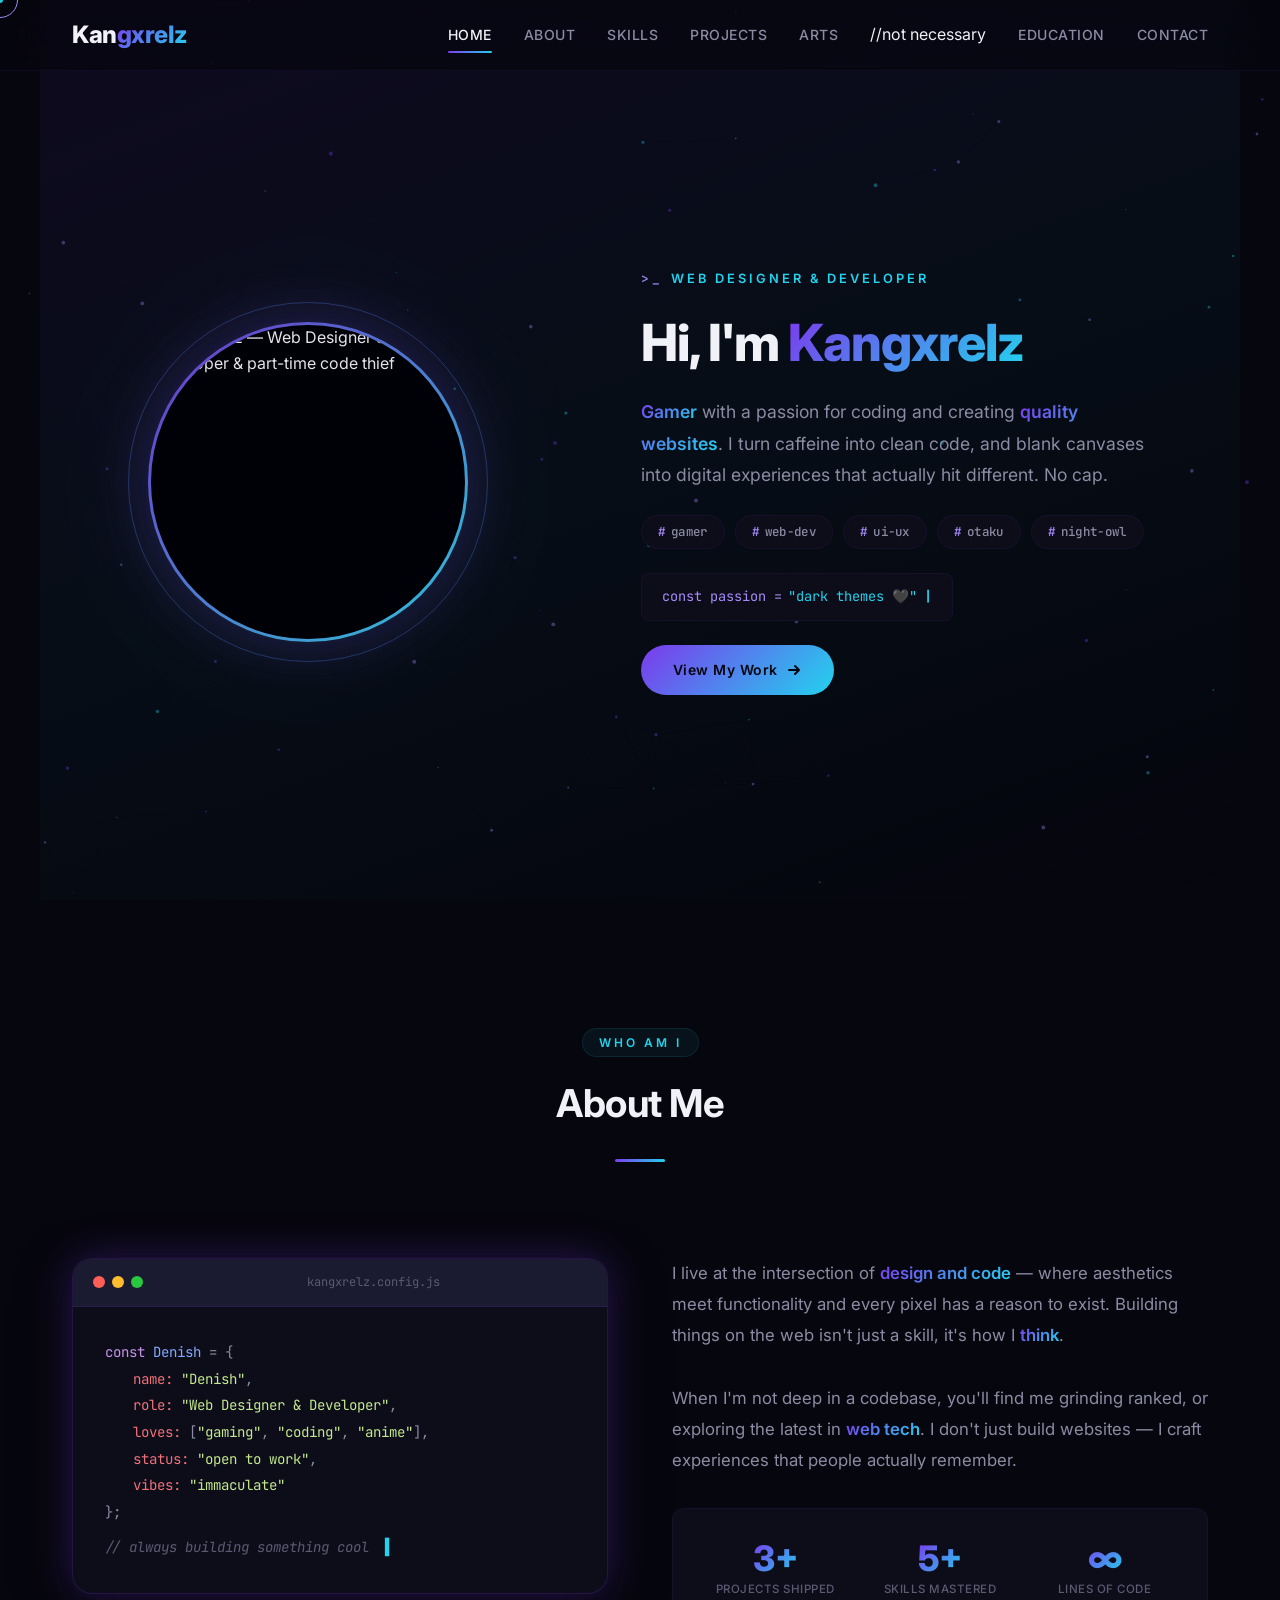
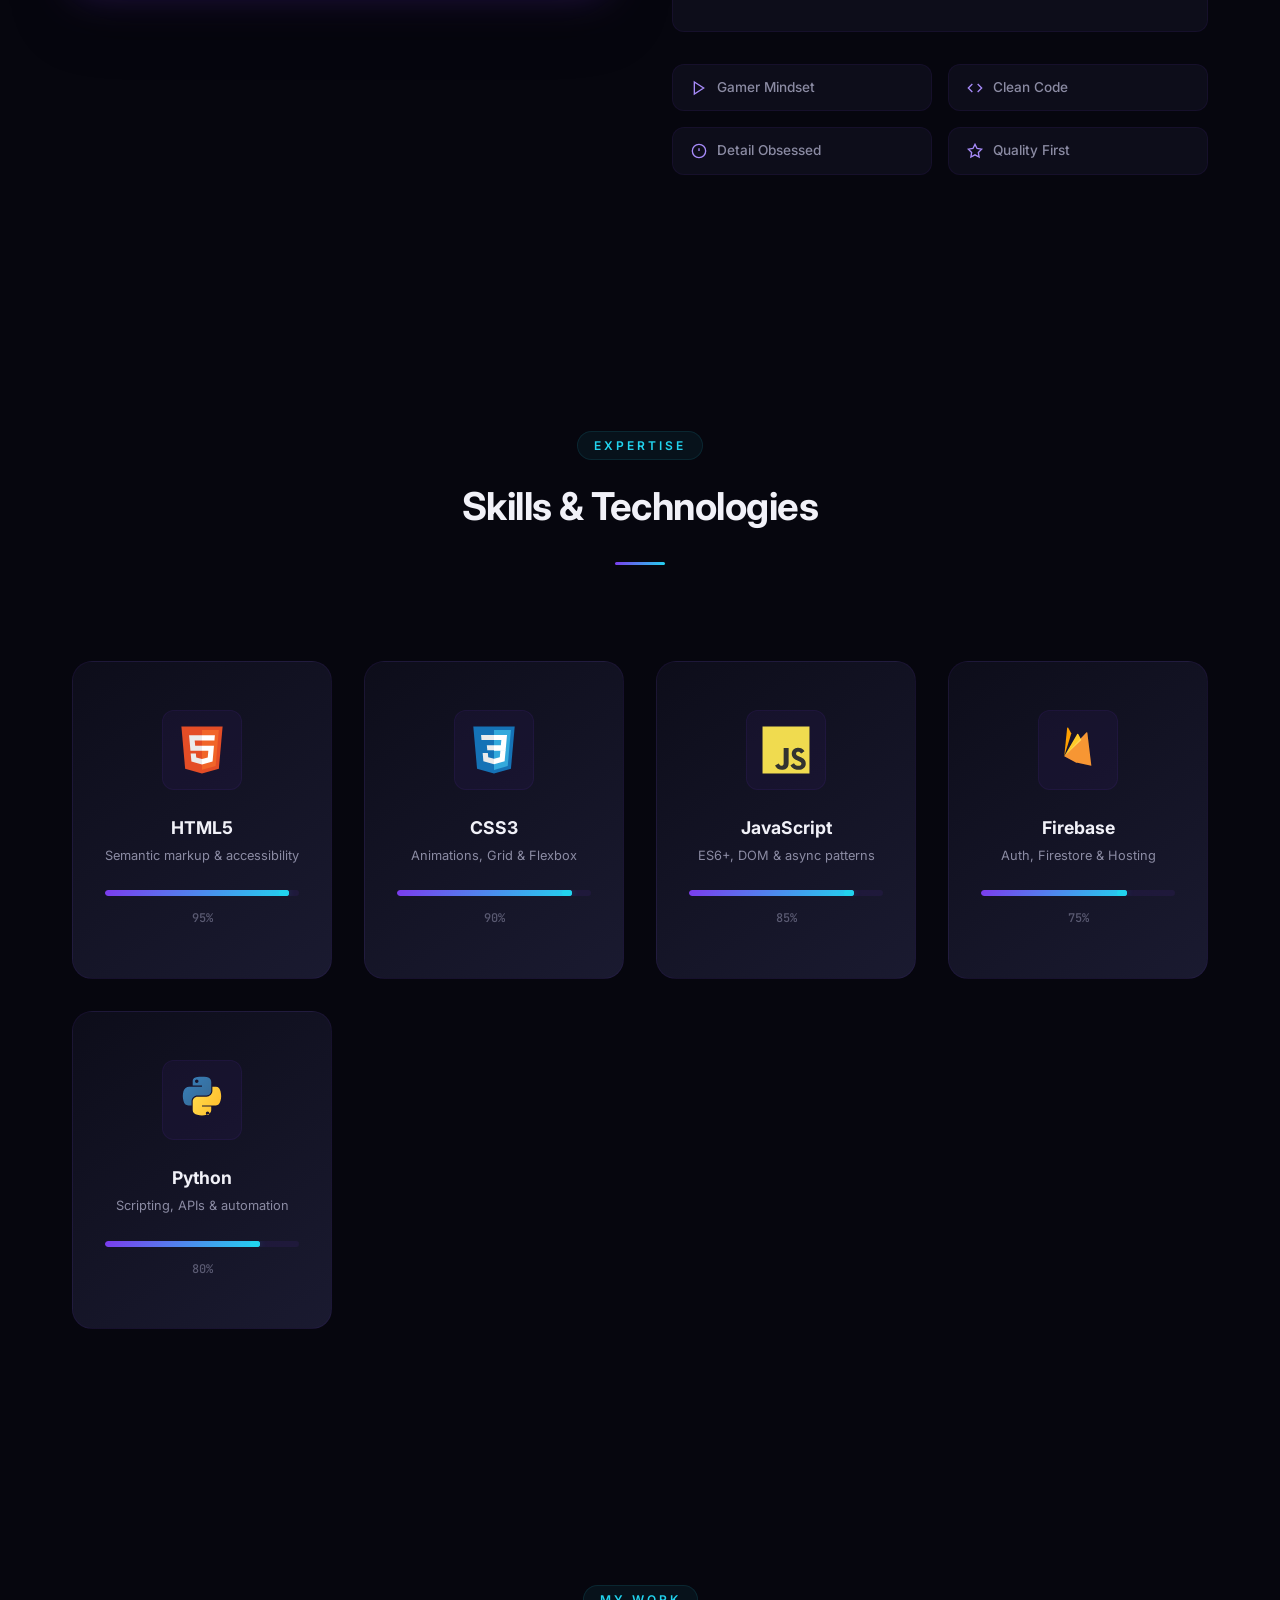
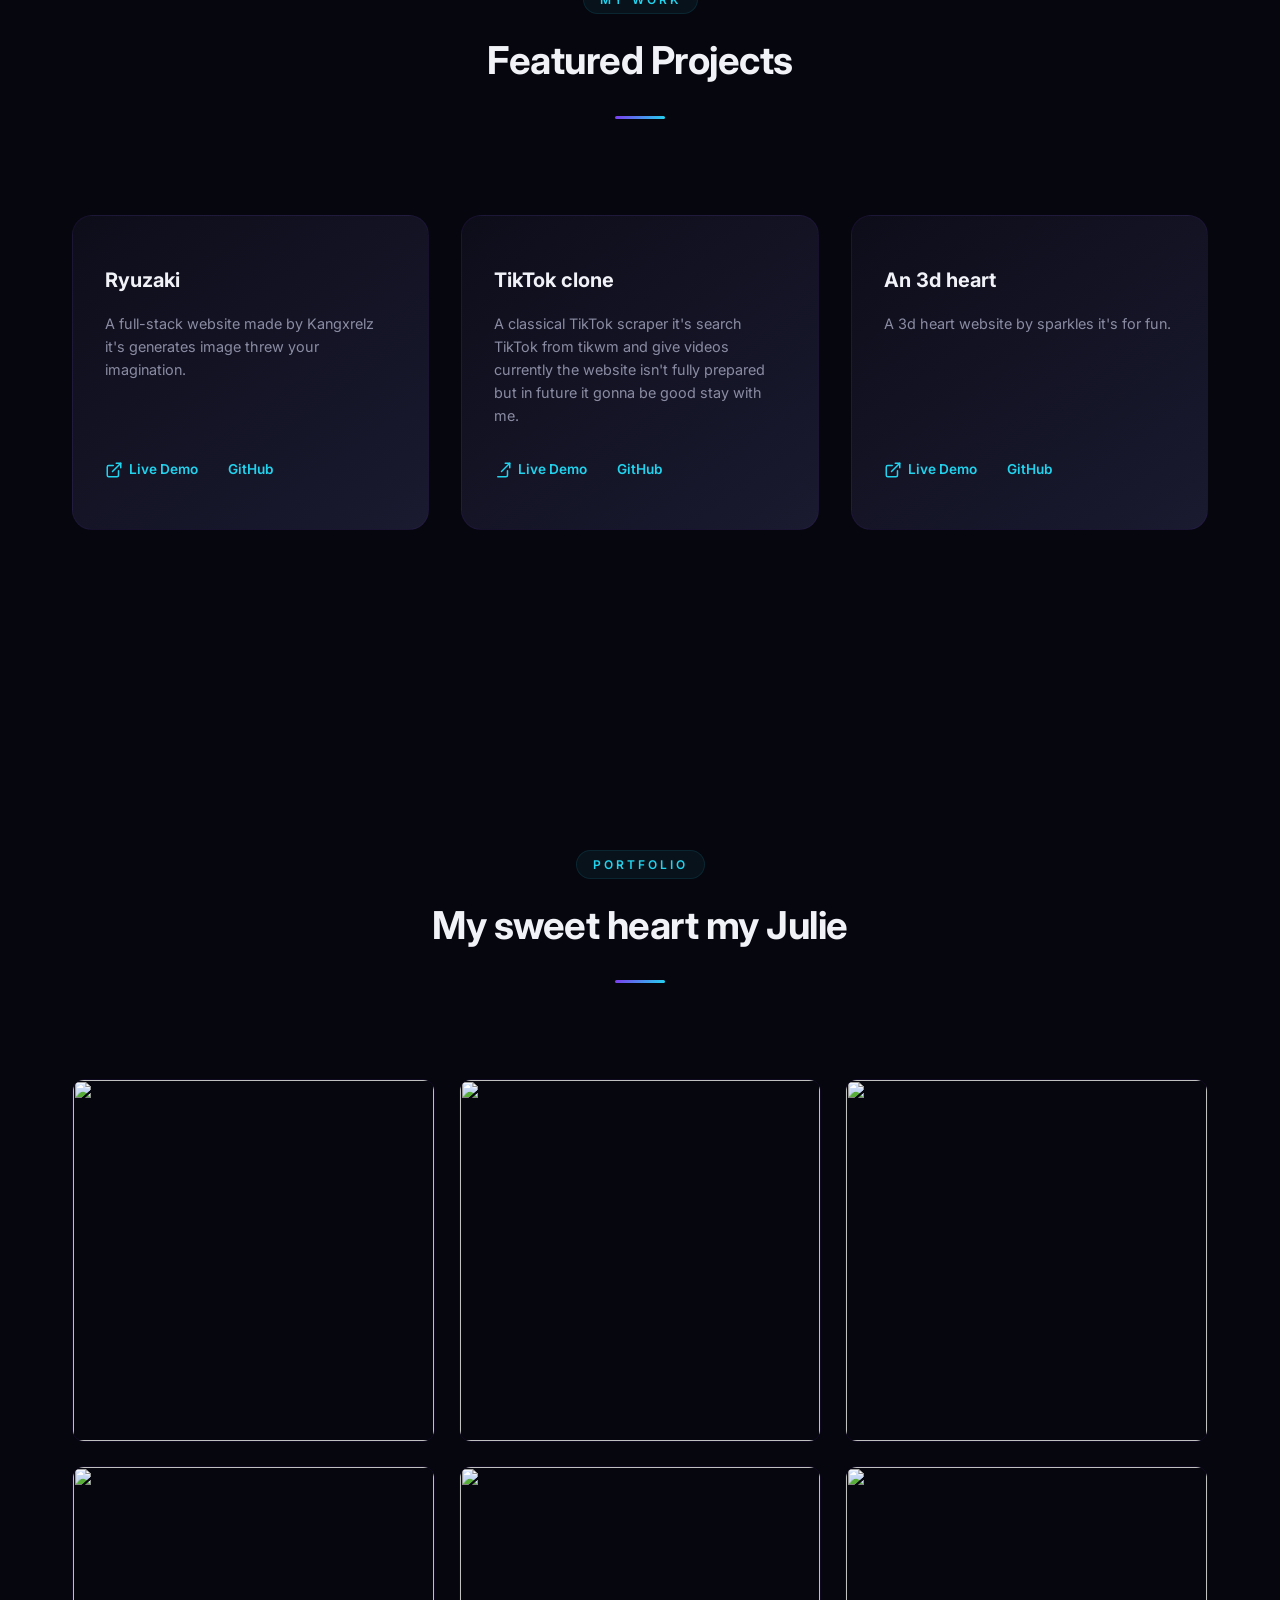
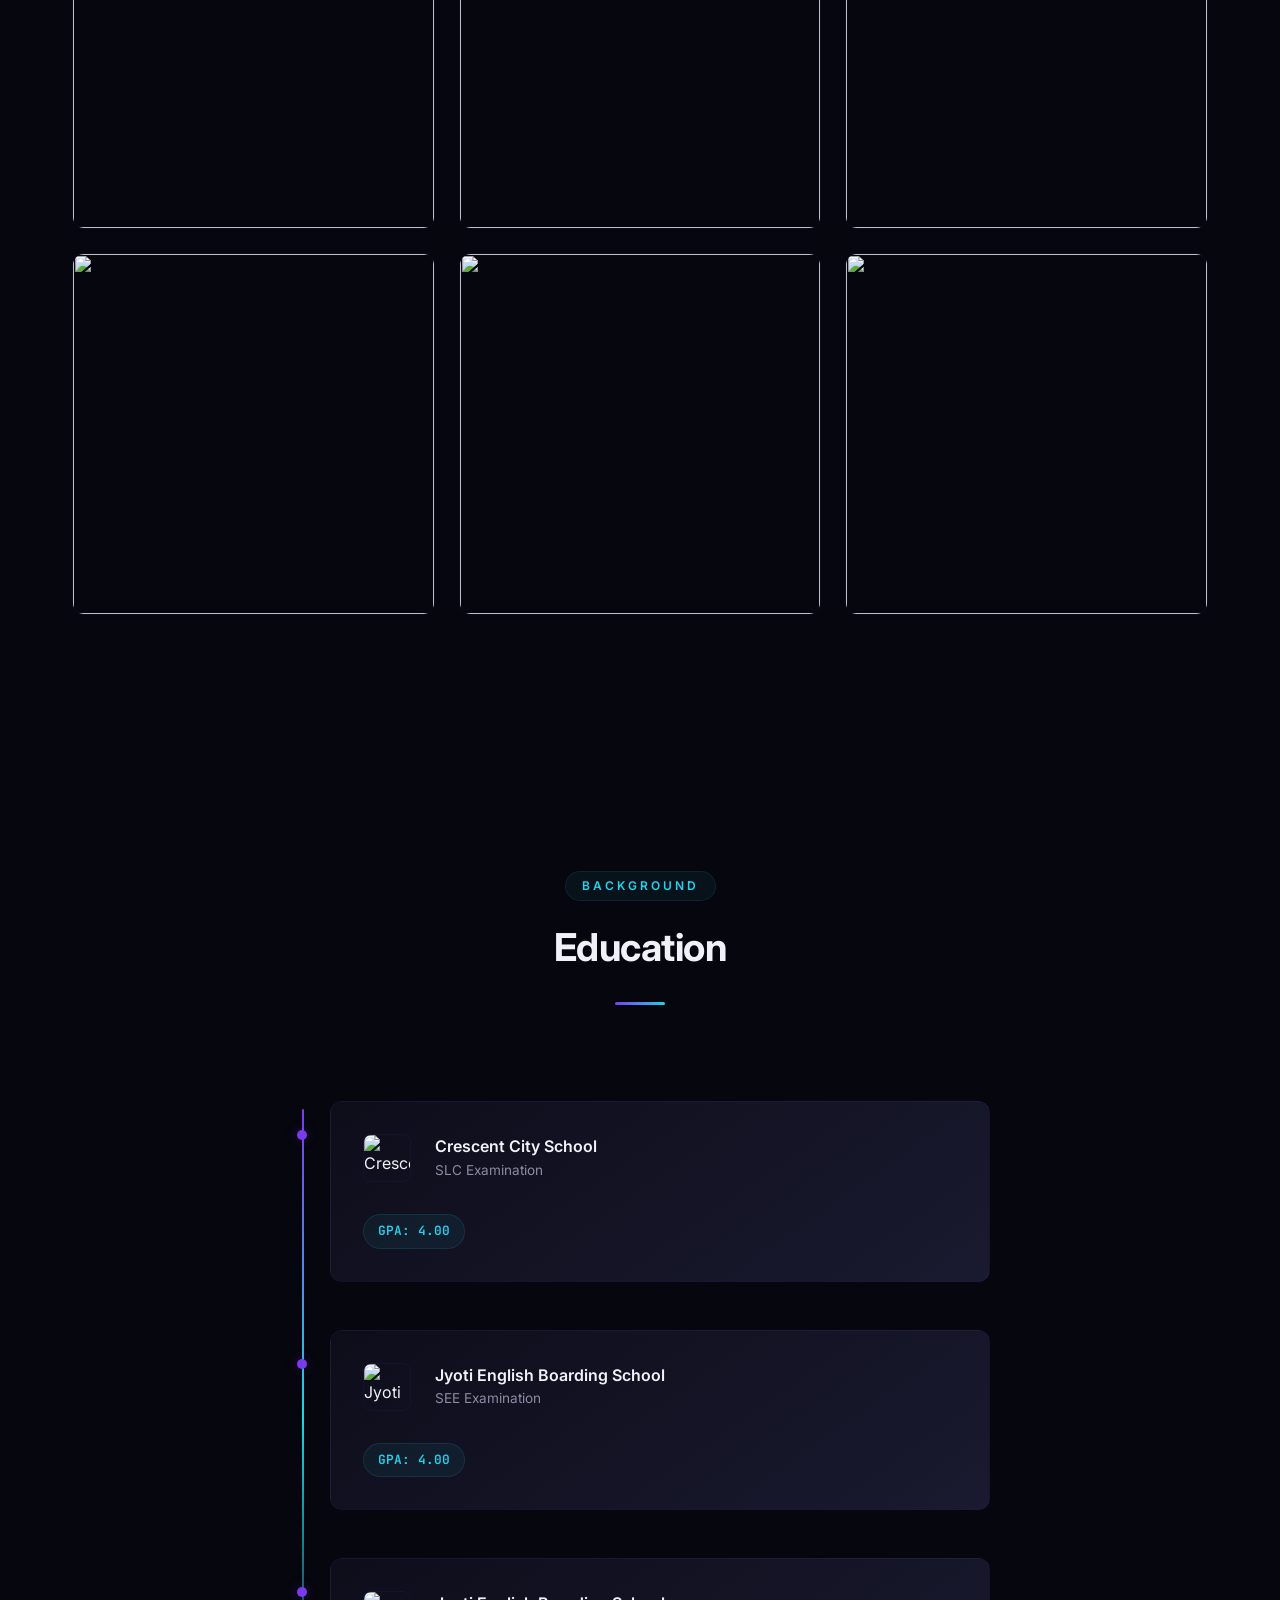
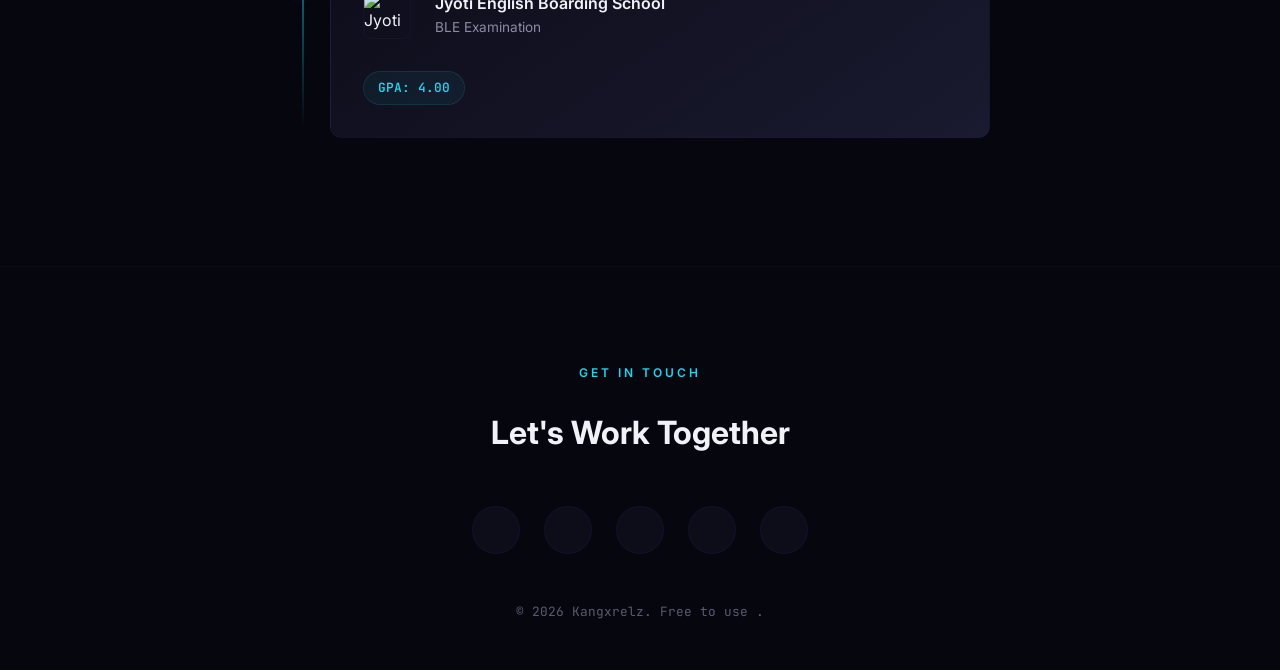
==== commit 7fe2384d: "Update index.html" ====
--- a/index.html
+++ b/index.html
@@ -4,7 +4,7 @@
 <head>
     <meta charset="UTF-8">
     <meta name="viewport" content="width=device-width, initial-scale=1.0">
-    <title>Kangxrelz — Web Designer & Developer</title>
+    <title>Denish — Web Designer & Developer</title>
     <meta name="description"
         content="Portfolio of Kangxrelz — a web designer and developer crafting visually stunning, user-friendly websites.">
     <meta name="theme-color" content="#0a0a14">
@@ -57,7 +57,7 @@
     <section class="hero" id="hero">
         <div class="hero-image reveal">
             <div class="hero-image-wrapper">
-                <img src="https://i.ibb.co/GQHC7Q3k/file-000000008db88207b8065b6b7b35da7d.png" alt="Kangxrelz — Web Designer & Developer & part-time code thief">
+                <img src="https://i.ibb.co/h1T9hH65/f778b371b09b8a5786e4b20ef7f688a4-0.jpg" alt="Kangxrelz — Web Designer & Developer & part-time code thief">
                 <div class="hero-image-ring"></div>
                 <div class="hero-image-ring hero-image-ring--delayed"></div>
             </div>
@@ -117,12 +117,12 @@
                 <div class="terminal-body">
                     <div class="terminal-line">
                         <span class="t-keyword">const</span>
-                        <span class="t-var"> kangxrelz</span>
+                        <span class="t-var"> Denish </span>
                         <span class="t-op"> = {</span>
                     </div>
                     <div class="terminal-line t-indent">
                         <span class="t-key">name:</span>
-                        <span class="t-string"> "kangxrelz"</span><span class="t-op">,</span>
+                        <span class="t-string"> "Denish"</span><span class="t-op">,</span>
                     </div>
                     <div class="terminal-line t-indent">
                         <span class="t-key">role:</span>
@@ -423,39 +423,39 @@
     </section>
 
     <!-- ========== GALLERY ========== -->
-    <section class="section" id="gallery">
+    <section class="section" id="My girl 🤍">
         <div class="section-header reveal">
             <span class="section-label">Portfolio</span>
-            <h2 class="section-title">Arts & Illustrations</h2>
+            <h2 class="section-title">My sweet heart my Julie</h2>
             <div class="section-divider"></div>
         </div>
         <div class="gallery-grid">
             <div class="gallery-item">
-                <img src="Kakashi.png" alt="Kakashi illustration" loading="lazy">
-            </div>
-            <div class="gallery-item">
-                <img src="Killua.png" alt="Killua illustration" loading="lazy">
-            </div>
-            <div class="gallery-item">
-                <img src="frieren.png" alt="Frieren illustration" loading="lazy">
-            </div>
-            <div class="gallery-item">
-                <img src="luffy.png" alt="Luffy illustration" loading="lazy">
-            </div>
-            <div class="gallery-item">
-                <img src="Makima.png" alt="Makima illustration" loading="lazy">
-            </div>
-            <div class="gallery-item">
-                <img src="eye.png" alt="Eye illustration" loading="lazy">
-            </div>
-            <div class="gallery-item">
-                <img src="Sukuna.png" alt="Sukuna illustration" loading="lazy">
-            </div>
-            <div class="gallery-item">
-                <img src="sketch.jpg" alt="Sketch artwork" loading="lazy">
-            </div>
-            <div class="gallery-item">
-                <img src="Giyu.png" alt="Giyu illustration" loading="lazy">
+                <img src="https://i.ibb.co/KzQyD3yt/IMG-20250623-223450-664.jpg" alt="" loading="lazy">
+            </div>
+            <div class="gallery-item">
+                <img src="https://i.ibb.co/VYCrDZ00/IMG-20250630-113451-117.jpg" alt="" loading="lazy">
+            </div>
+            <div class="gallery-item">
+                <img src="https://i.ibb.co/k2r0Xcqw/IMG-20250703-160911-136.jpg" alt=""loading="lazy">
+            </div>
+            <div class="gallery-item">
+                <img src="https://i.ibb.co/dJpZsWkL/IMG-20250711-075308-659.jpg" alt="" loading="lazy">
+            </div>
+            <div class="gallery-item">
+                <img src="https://i.ibb.co/yFQVb6Sr/IMG-20251115-121421-003.jpg" alt="" loading="lazy">
+            </div>
+            <div class="gallery-item">
+                <img src="https://i.ibb.co/7wGGFfQ/IMG-20260304-082906-498.jpg" alt="" loading="lazy">
+            </div>
+            <div class="gallery-item">
+                <img src="https://i.ibb.co/5XMZXjKV/IMG-20260304-091642-450.jpg" alt="" loading="lazy">
+            </div>
+            <div class="gallery-item">
+                <img src="https://i.ibb.co/5hXh67kb/IMG-20260427-202510-407.jpg" alt="" loading="lazy">
+            </div>
+            <div class="gallery-item">
+                <img src="https://i.ibb.co/4ZnX2MZ9/IMG-20260725-161742-850.jpg" alt="" loading="lazy">
             </div>
         </div>
     </section>
@@ -514,19 +514,19 @@
         <div class="footer-label">Get In Touch</div>
         <h2 class="footer-title">Let's Work Together</h2>
         <div class="social-links">
-            <a href="https://www.facebook.com/..." target="_blank" aria-label="Facebook">
+            <a href="https://www.facebook.com/profile.php?id=61588242297439" target="_blank" aria-label="Facebook">
                 <ion-icon name="logo-facebook"></ion-icon>
             </a>
-            <a href="https://www.facebook.com/..." target="_blank" aria-label="Instagram">
+            <a href="https://www.instagram.com/kangxrelz?igsh=dWppOGc5YTc2bXl5" target="_blank" aria-label="Instagram">
                 <ion-icon name="logo-instagram"></ion-icon>
             </a>
             <a href="https://www.github.com/Ryukazi" target="_blank" aria-label="GitHub">
                 <ion-icon name="logo-github"></ion-icon>
             </a>
-            <a href="https://www.twitch.com/..." target="_blank" aria-label="Twitch">
-                <ion-icon name="logo-twitch"></ion-icon>
+            <a href="https://discord.com/users/lelouch691" target="_blank" aria-label="Discord">
+                <ion-icon name="logo-discord"></ion-icon>
             </a>
-            <a href="https://www.youtube.com/Ryuz4ki" target="_blank" aria-label="YouTube">
+            <a href="https://youtube.com/@ryuk4zi?si=y0sP2iB4FzA03y2S" target="_blank" aria-label="YouTube">
                 <ion-icon name="logo-youtube"></ion-icon>
             </a>
         </div>
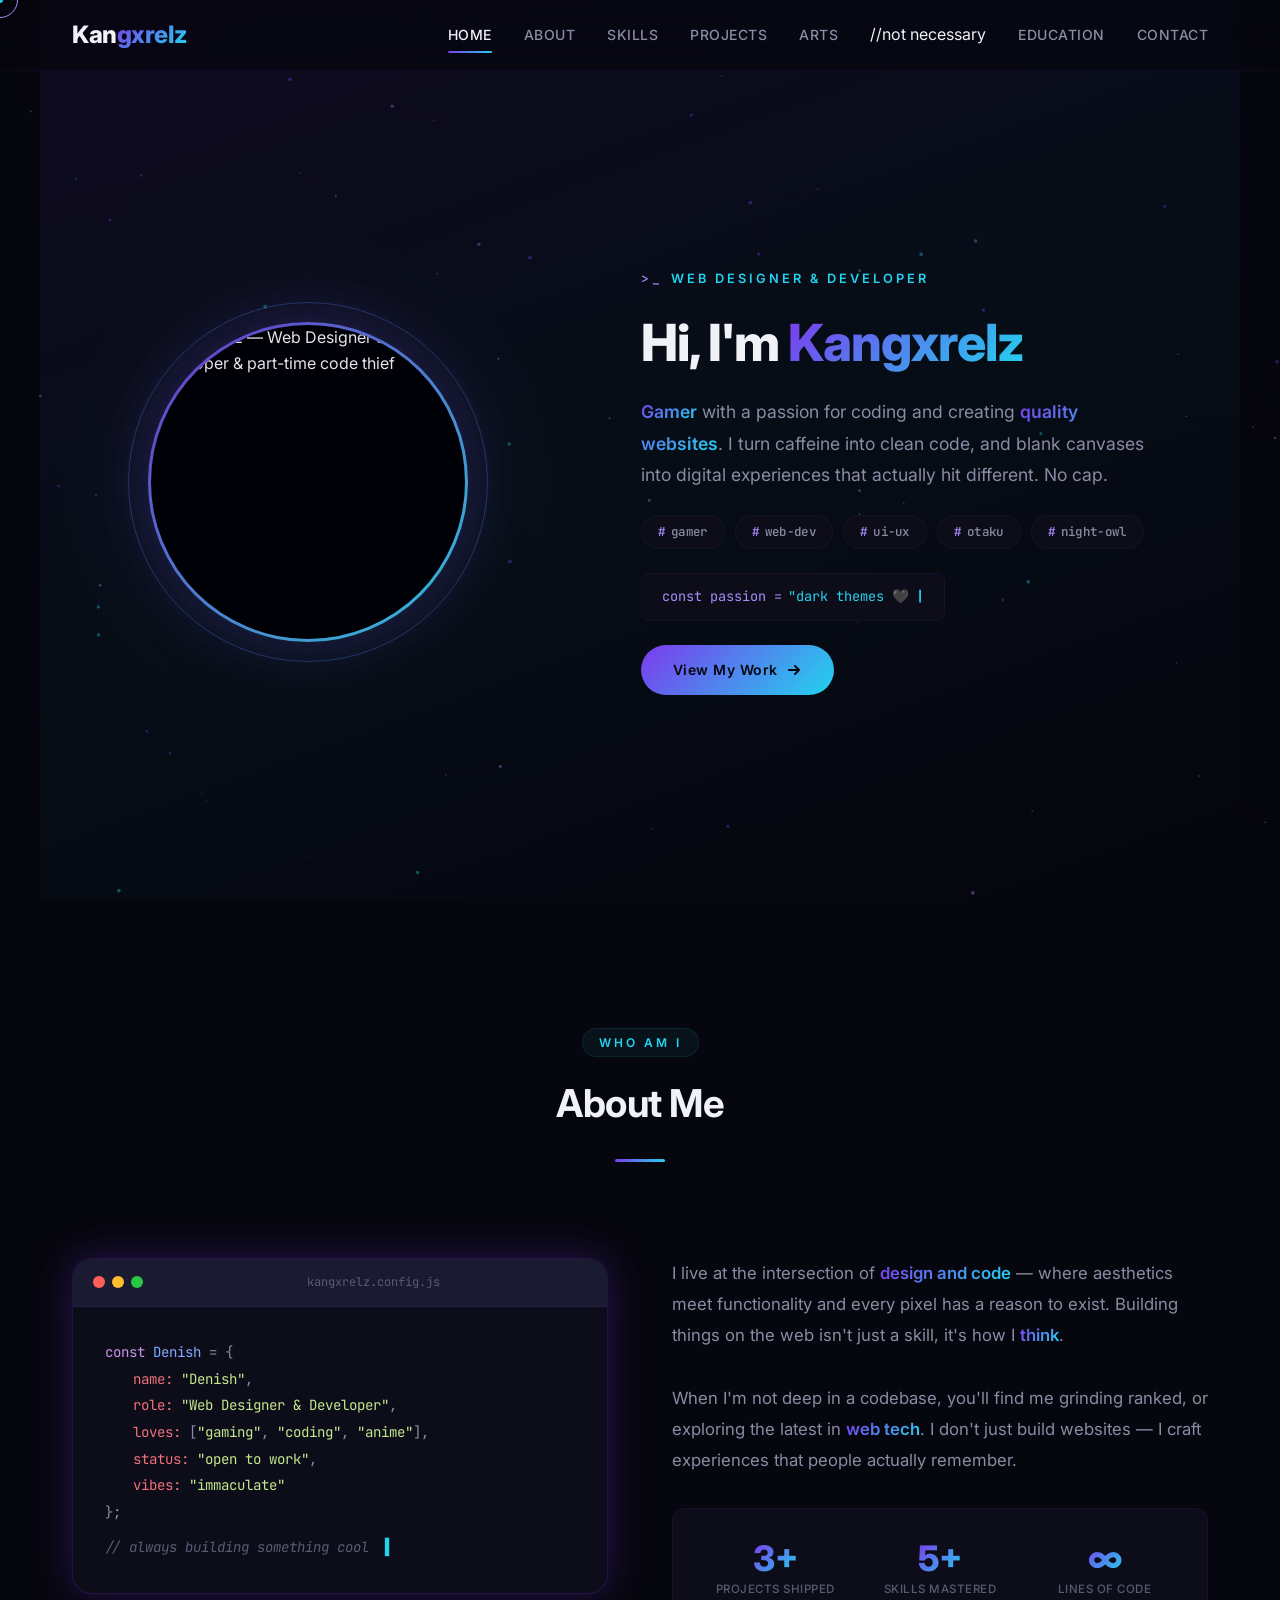
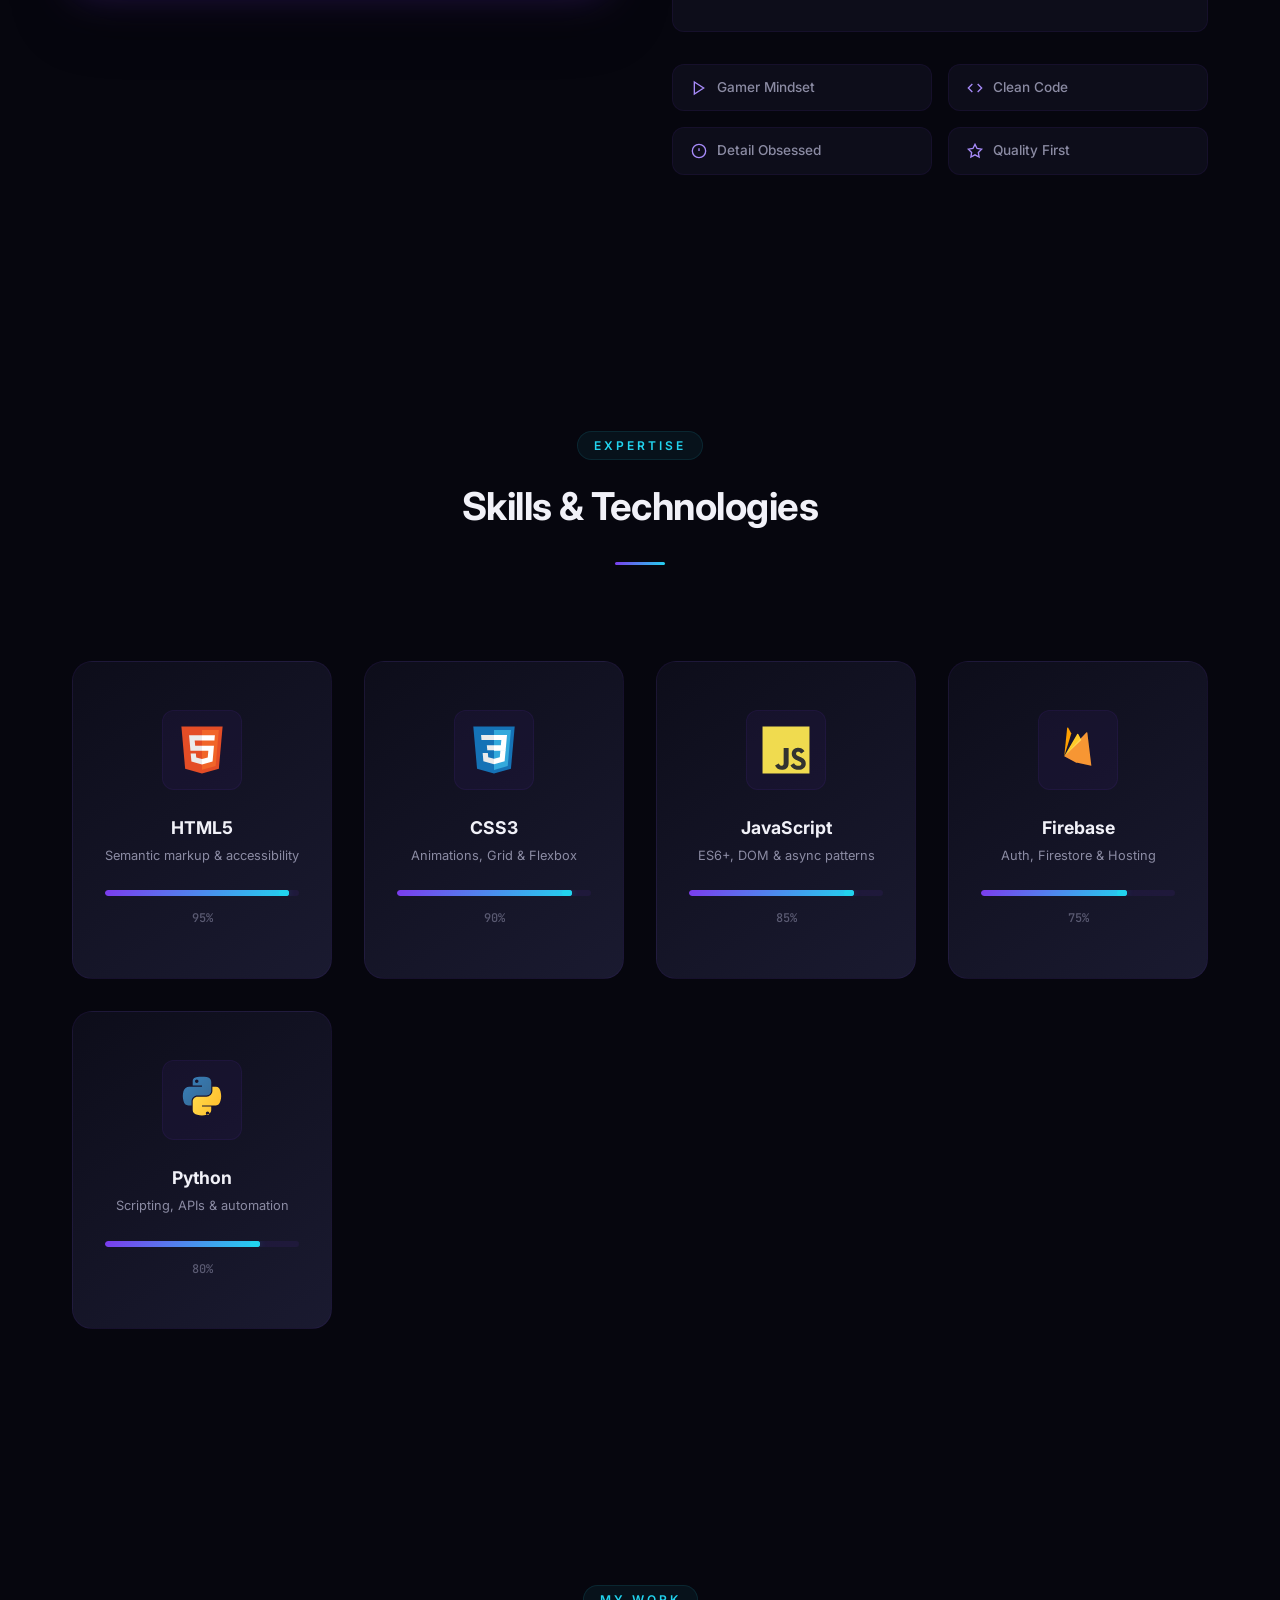
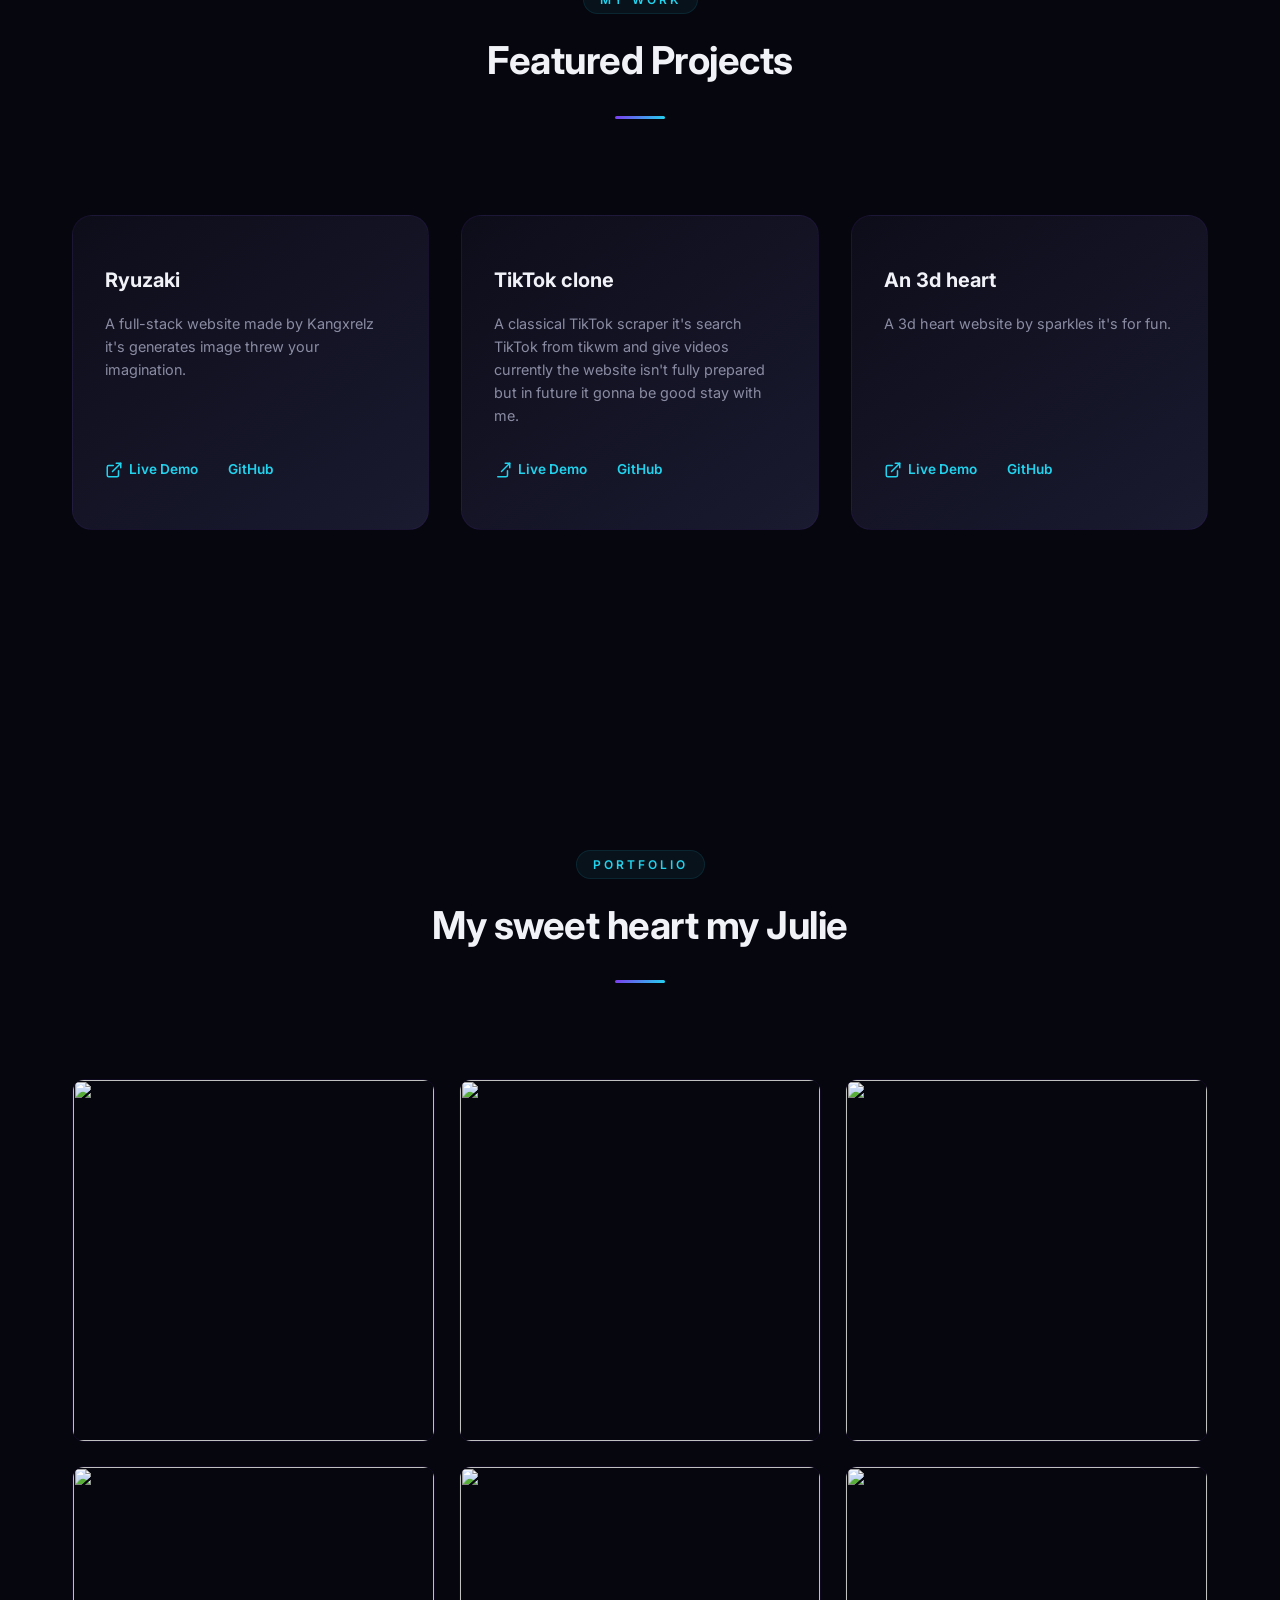
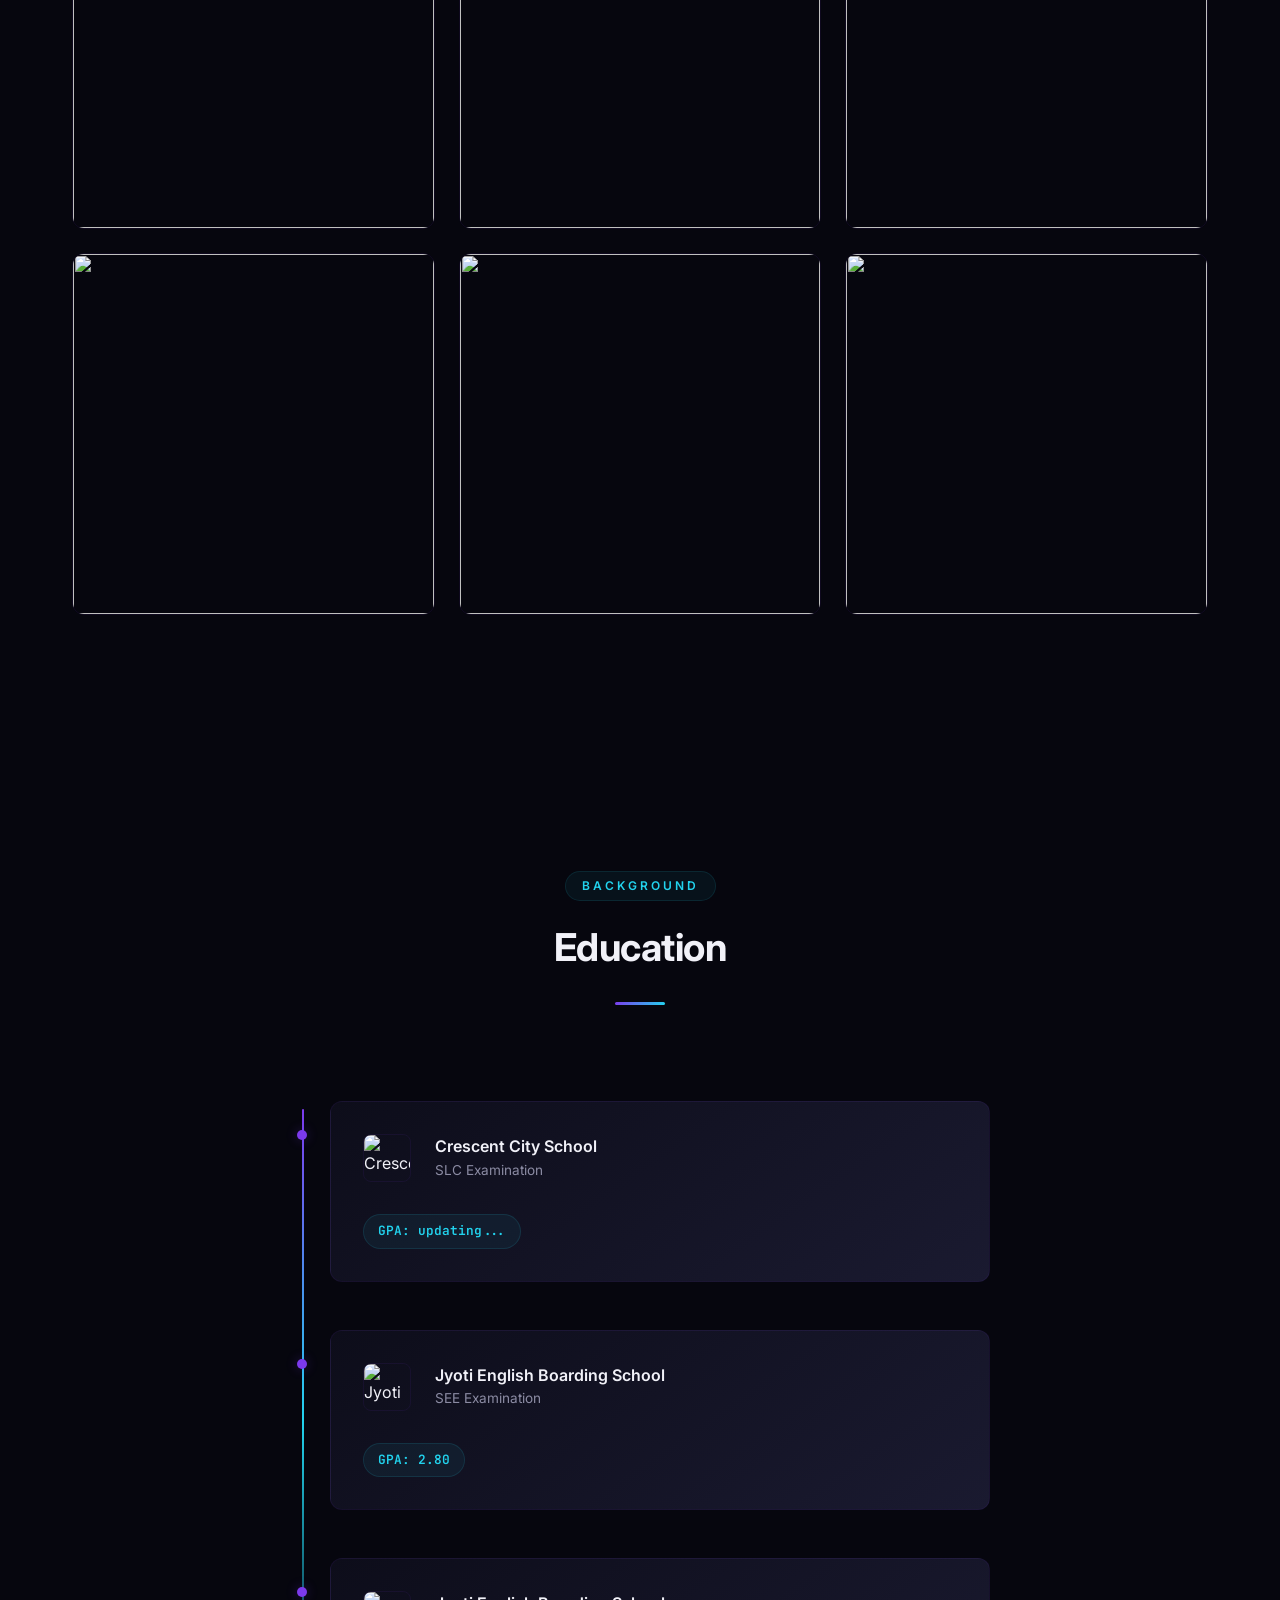
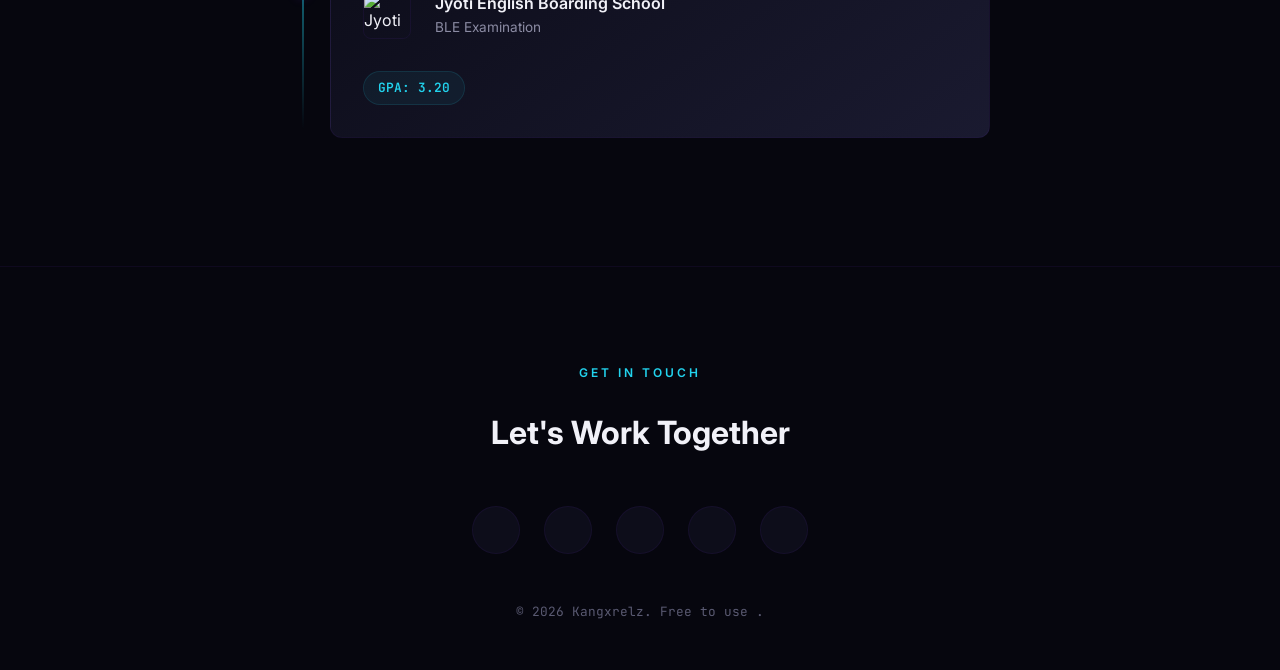
==== commit 82dcecd0: "Change GPA values in index.html Updated GPA values for educational qualifications." ====
--- a/index.html
+++ b/index.html
@@ -57,7 +57,7 @@
     <section class="hero" id="hero">
         <div class="hero-image reveal">
             <div class="hero-image-wrapper">
-                <img src="https://i.ibb.co/h1T9hH65/f778b371b09b8a5786e4b20ef7f688a4-0.jpg" alt="Kangxrelz — Web Designer & Developer & part-time code thief">
+                <img src="https://i.ibb.co/ymkRDQHj/Screenshot-20260307-165522-1.jpg" alt="Kangxrelz — Web Designer & Developer & part-time code thief">
                 <div class="hero-image-ring"></div>
                 <div class="hero-image-ring hero-image-ring--delayed"></div>
             </div>
@@ -482,7 +482,7 @@
                         <div class="degree">SLC Examination</div>
                     </div>
                 </div>
-                <div class="details">GPA: 4.00</div>
+                <div class="details">GPA: updating...</div>
             </div>
 
             <div class="timeline-item reveal">
@@ -493,7 +493,7 @@
                         <div class="degree">SEE Examination</div>
                     </div>
                 </div>
-                <div class="details">GPA: 4.00</div>
+                <div class="details">GPA: 2.80</div>
             </div>
 
             <div class="timeline-item reveal">
@@ -504,7 +504,7 @@
                         <div class="degree">BLE Examination</div>
                     </div>
                 </div>
-                <div class="details">GPA: 4.00</div>
+                <div class="details">GPA: 3.20</div>
             </div>
         </div>
     </section>
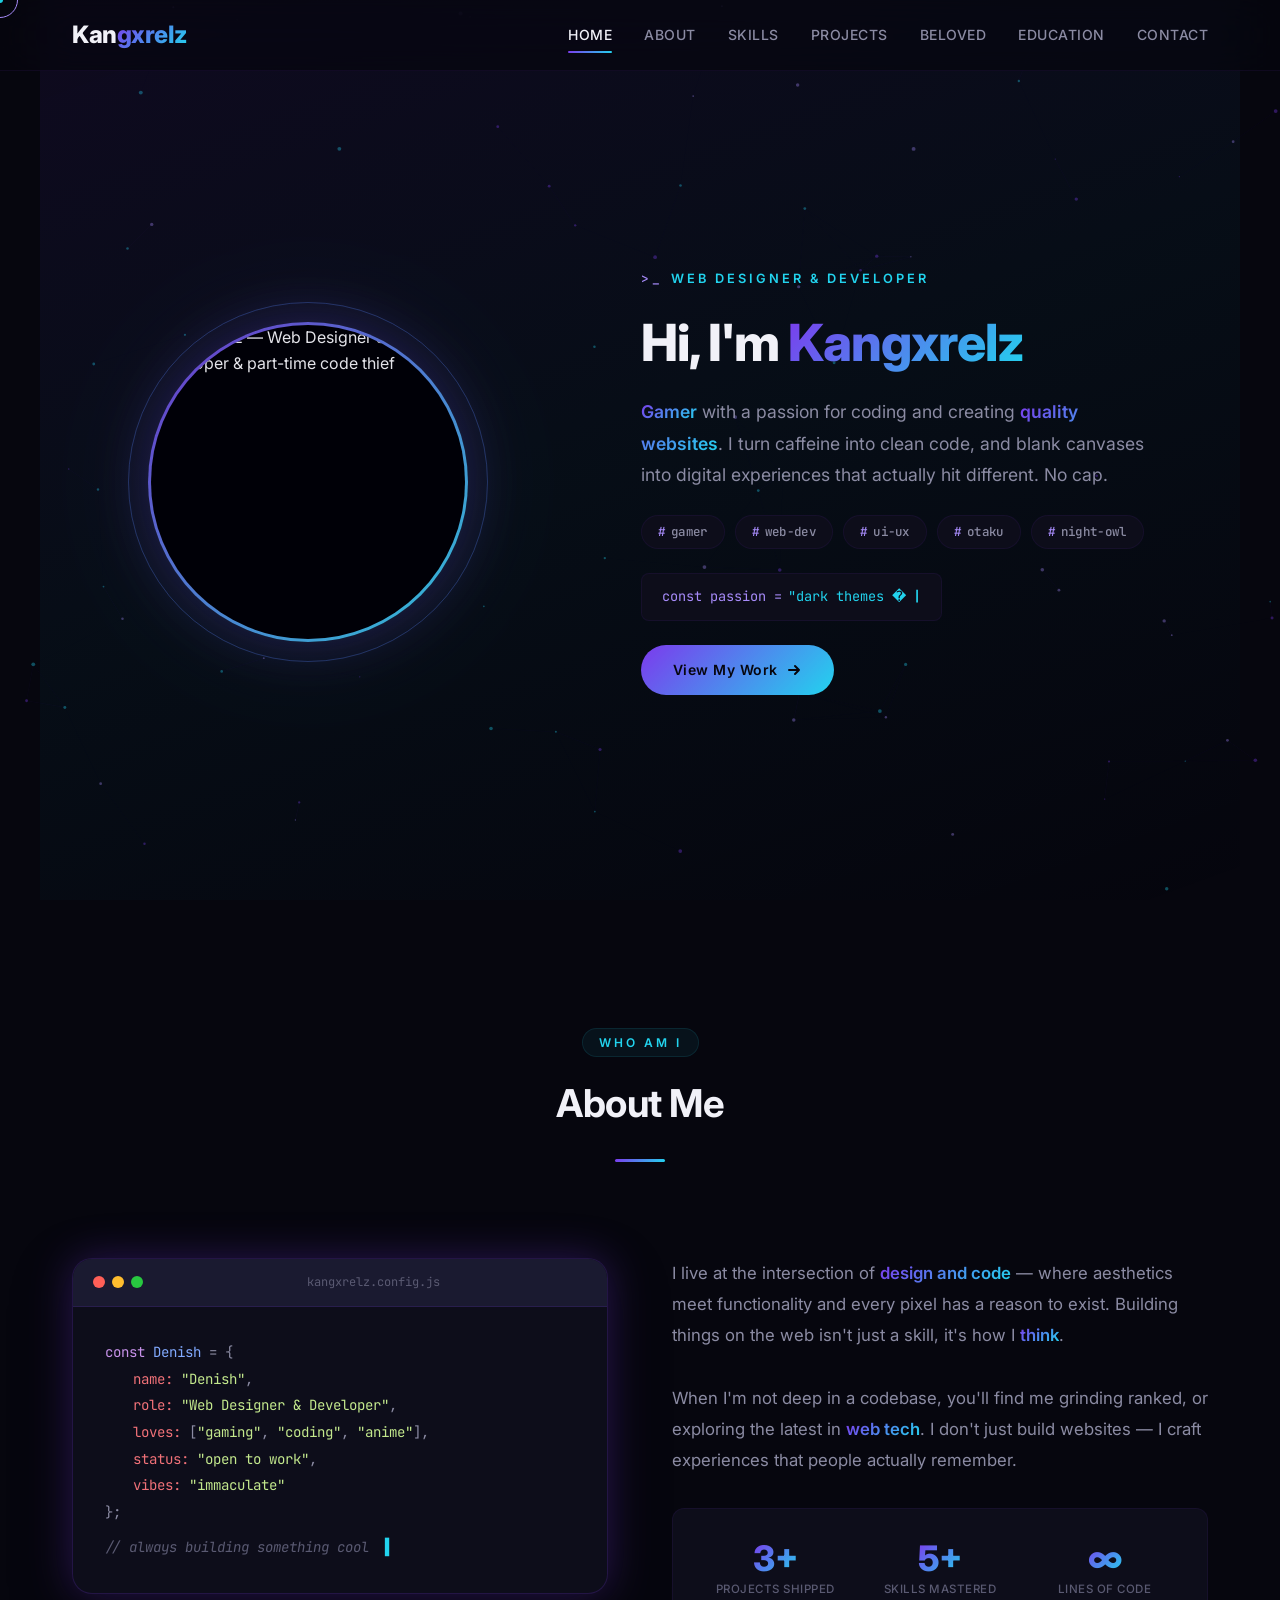
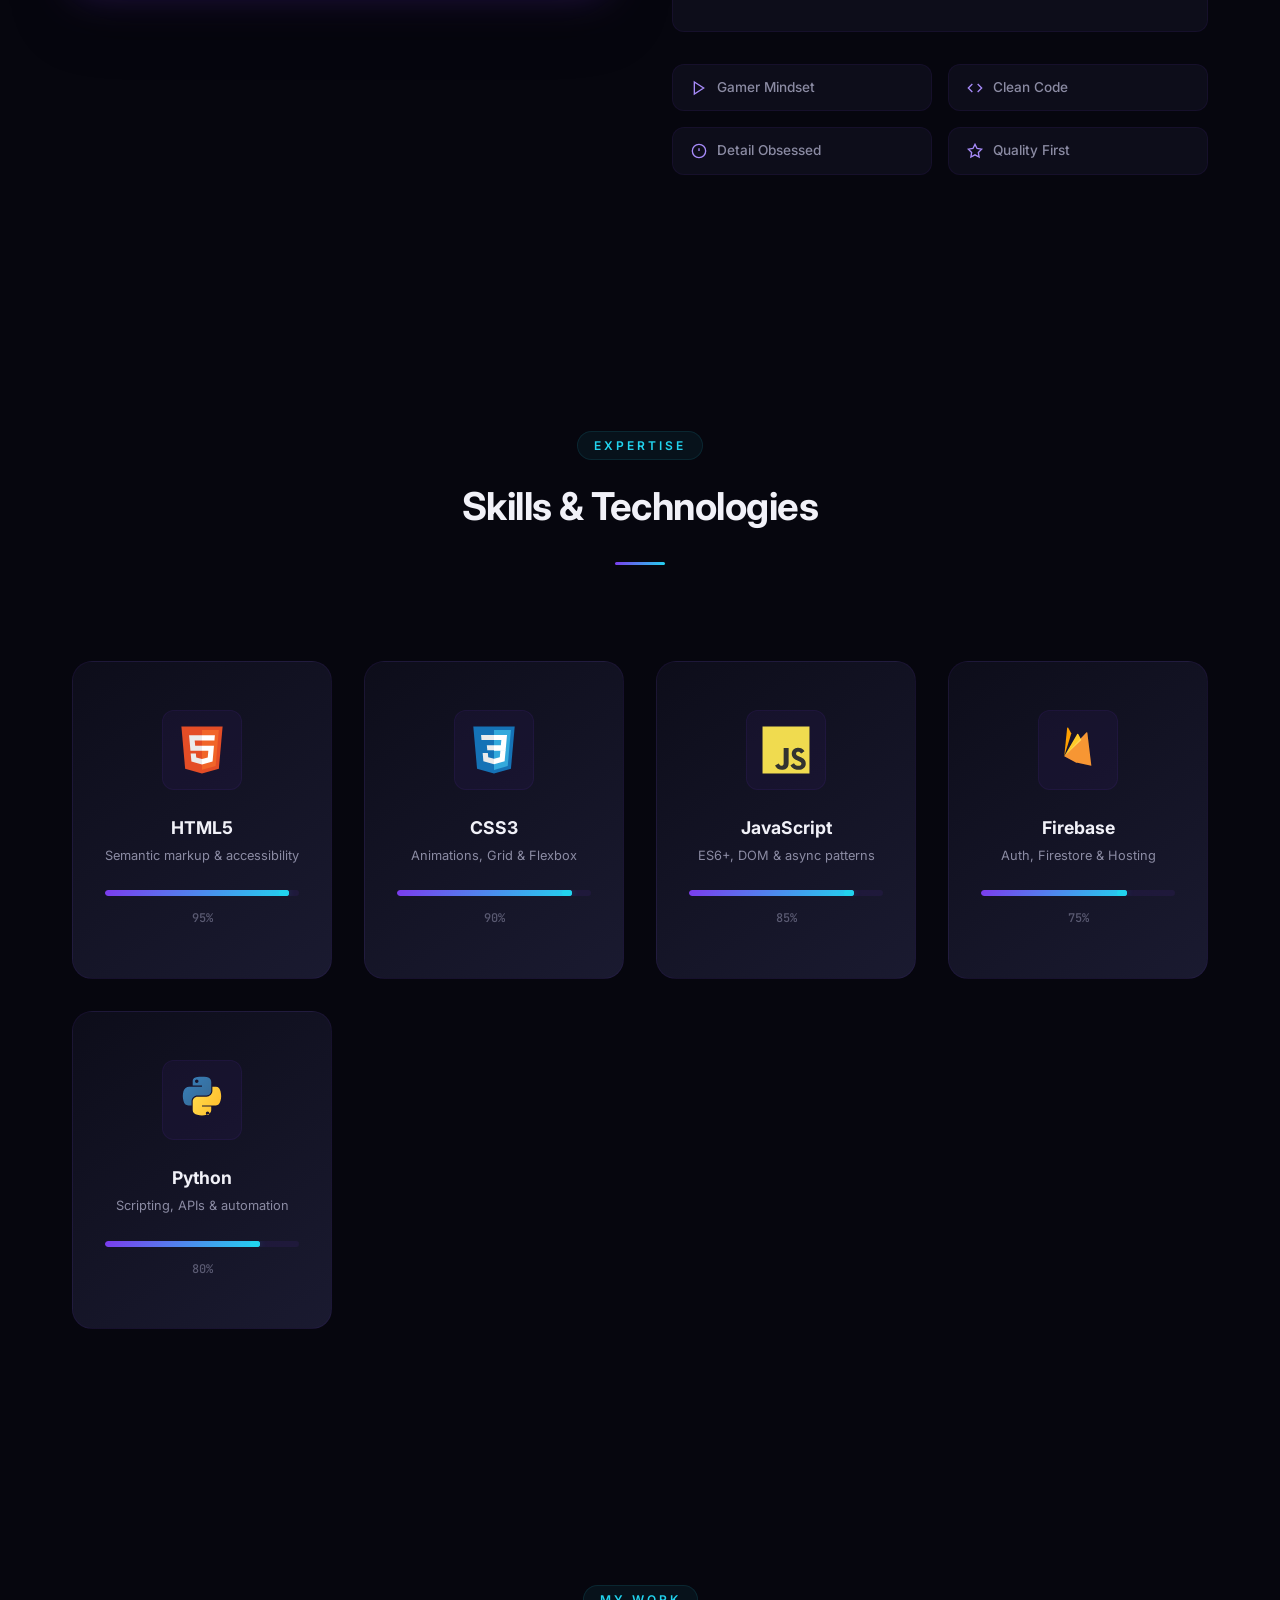
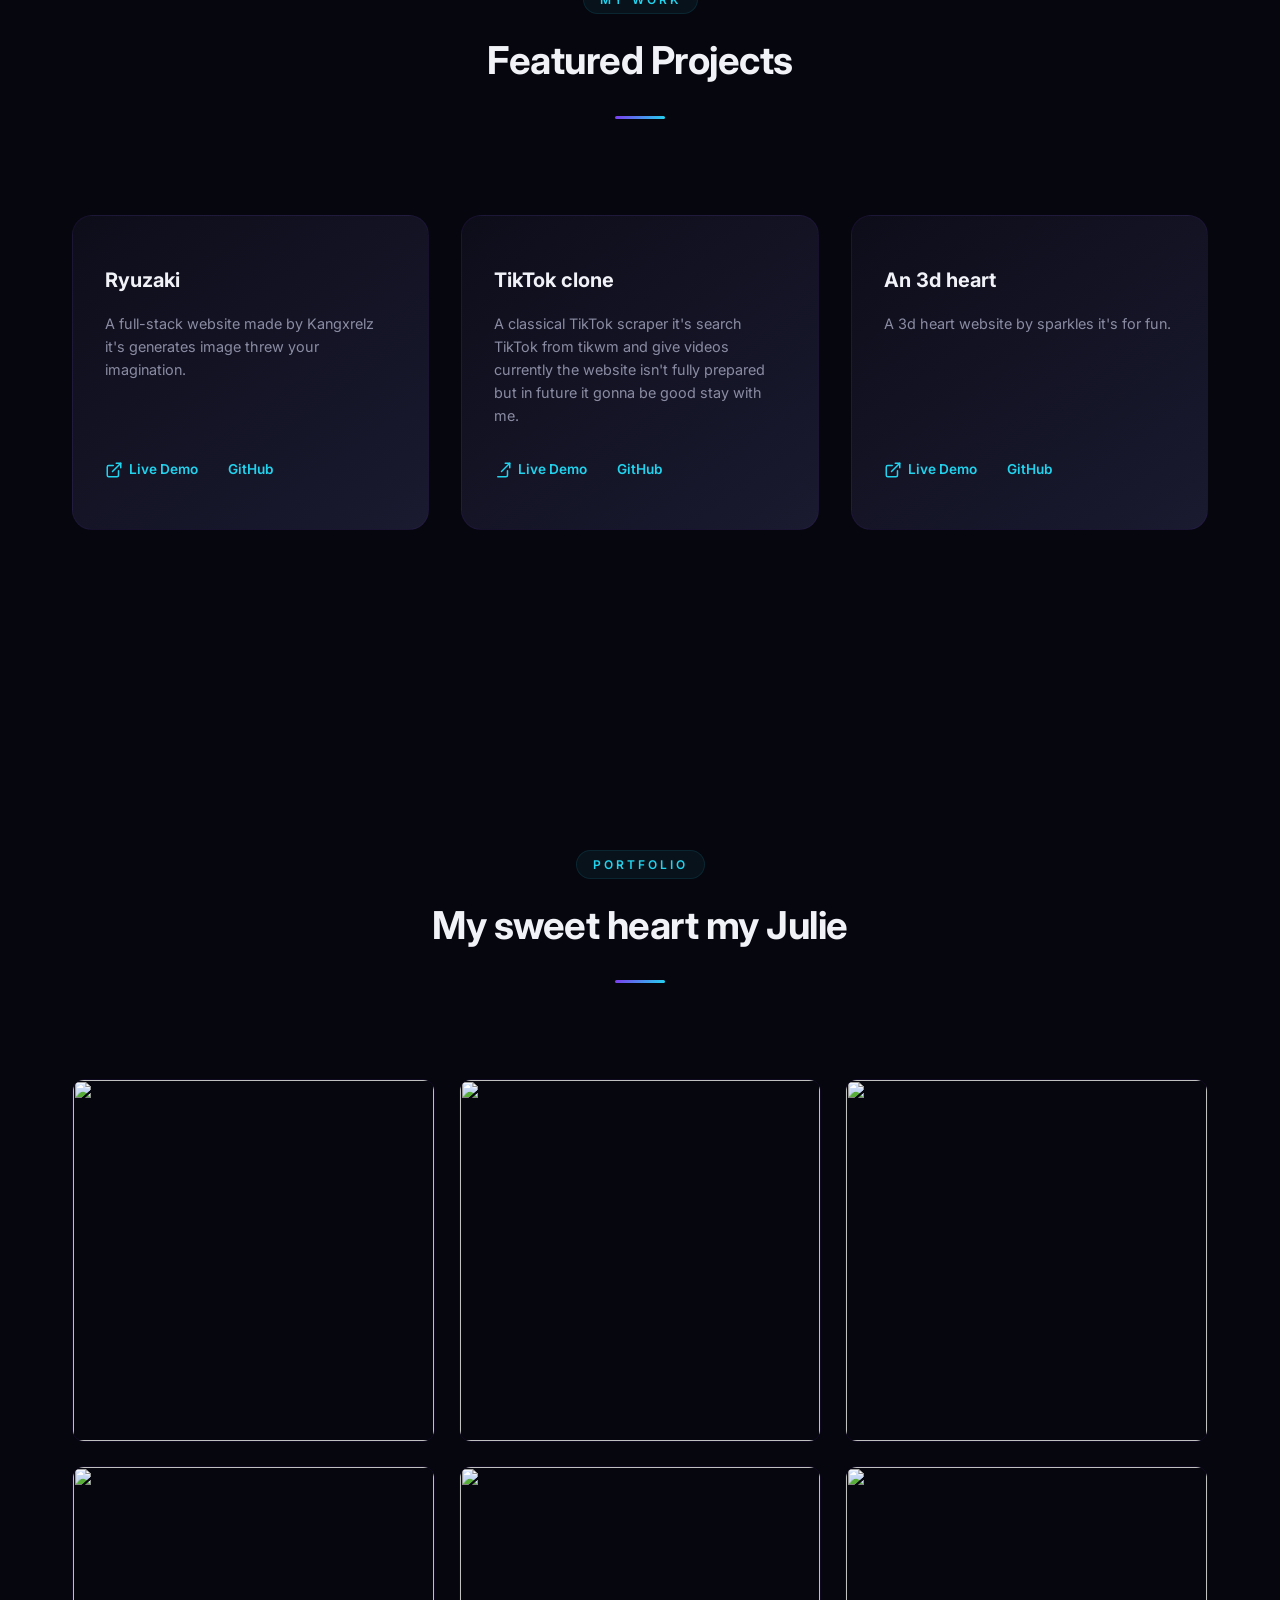
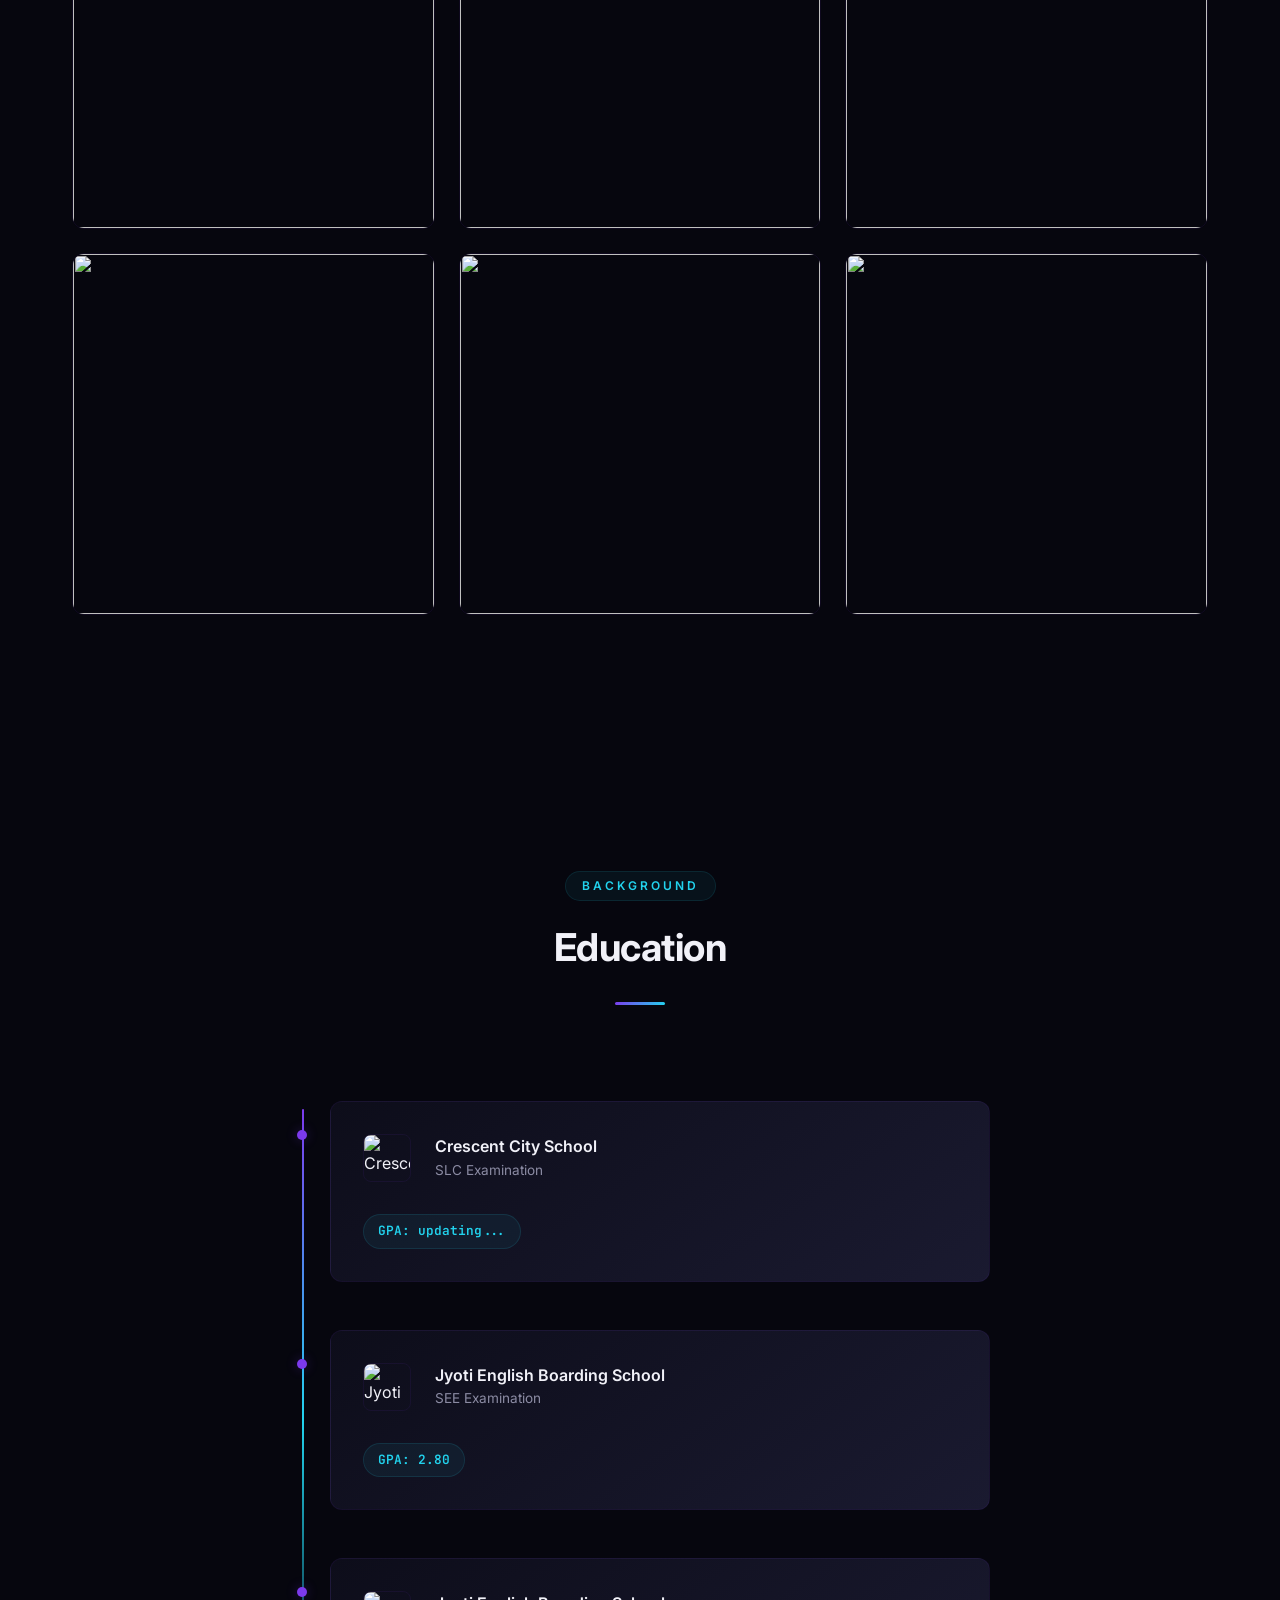
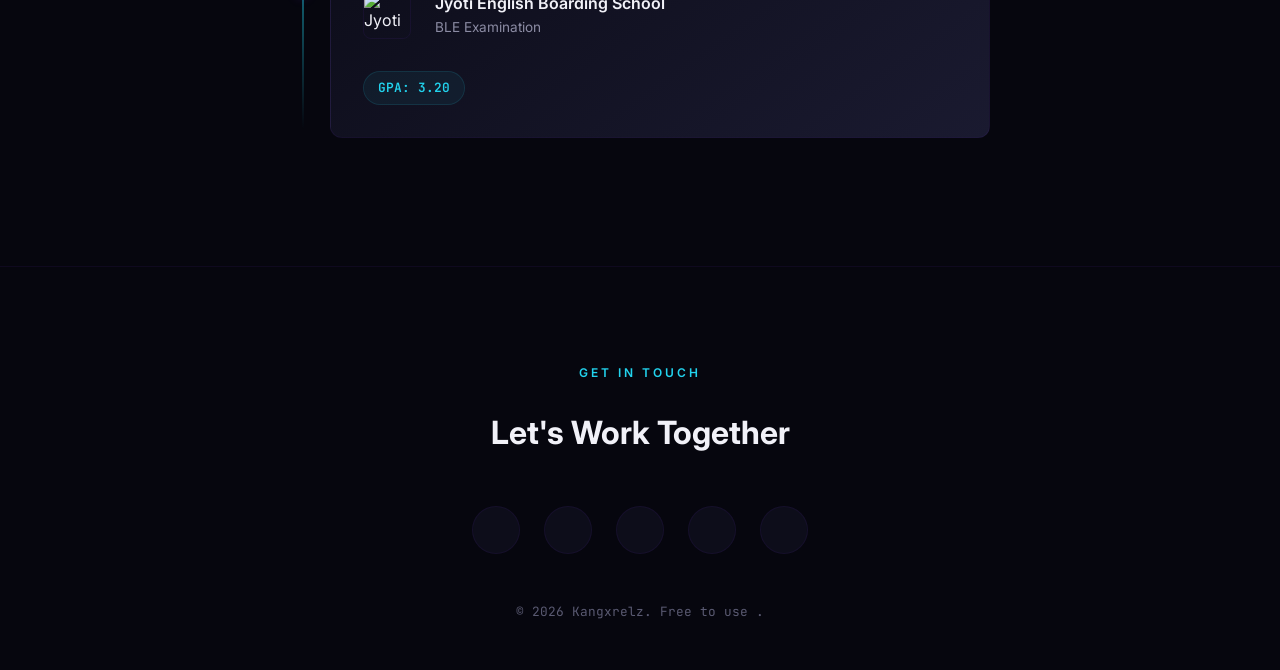
==== commit cf758edf: "Change 'Arts' link to 'Beloved' in navigation" ====
--- a/index.html
+++ b/index.html
@@ -39,7 +39,7 @@
                     <li><a href="#about">About</a></li>
                     <li><a href="#skills">Skills</a></li>
                     <li><a href="#projects">Projects</a></li>
-                    <li><a href="#gallery">Arts</a></li>//not necessary 
+                    <li><a href="#gallery">Beloved</a></li>
                     <li><a href="#education">Education</a></li>
                     <li><a href="#contact">Contact</a></li>
                 </ul>
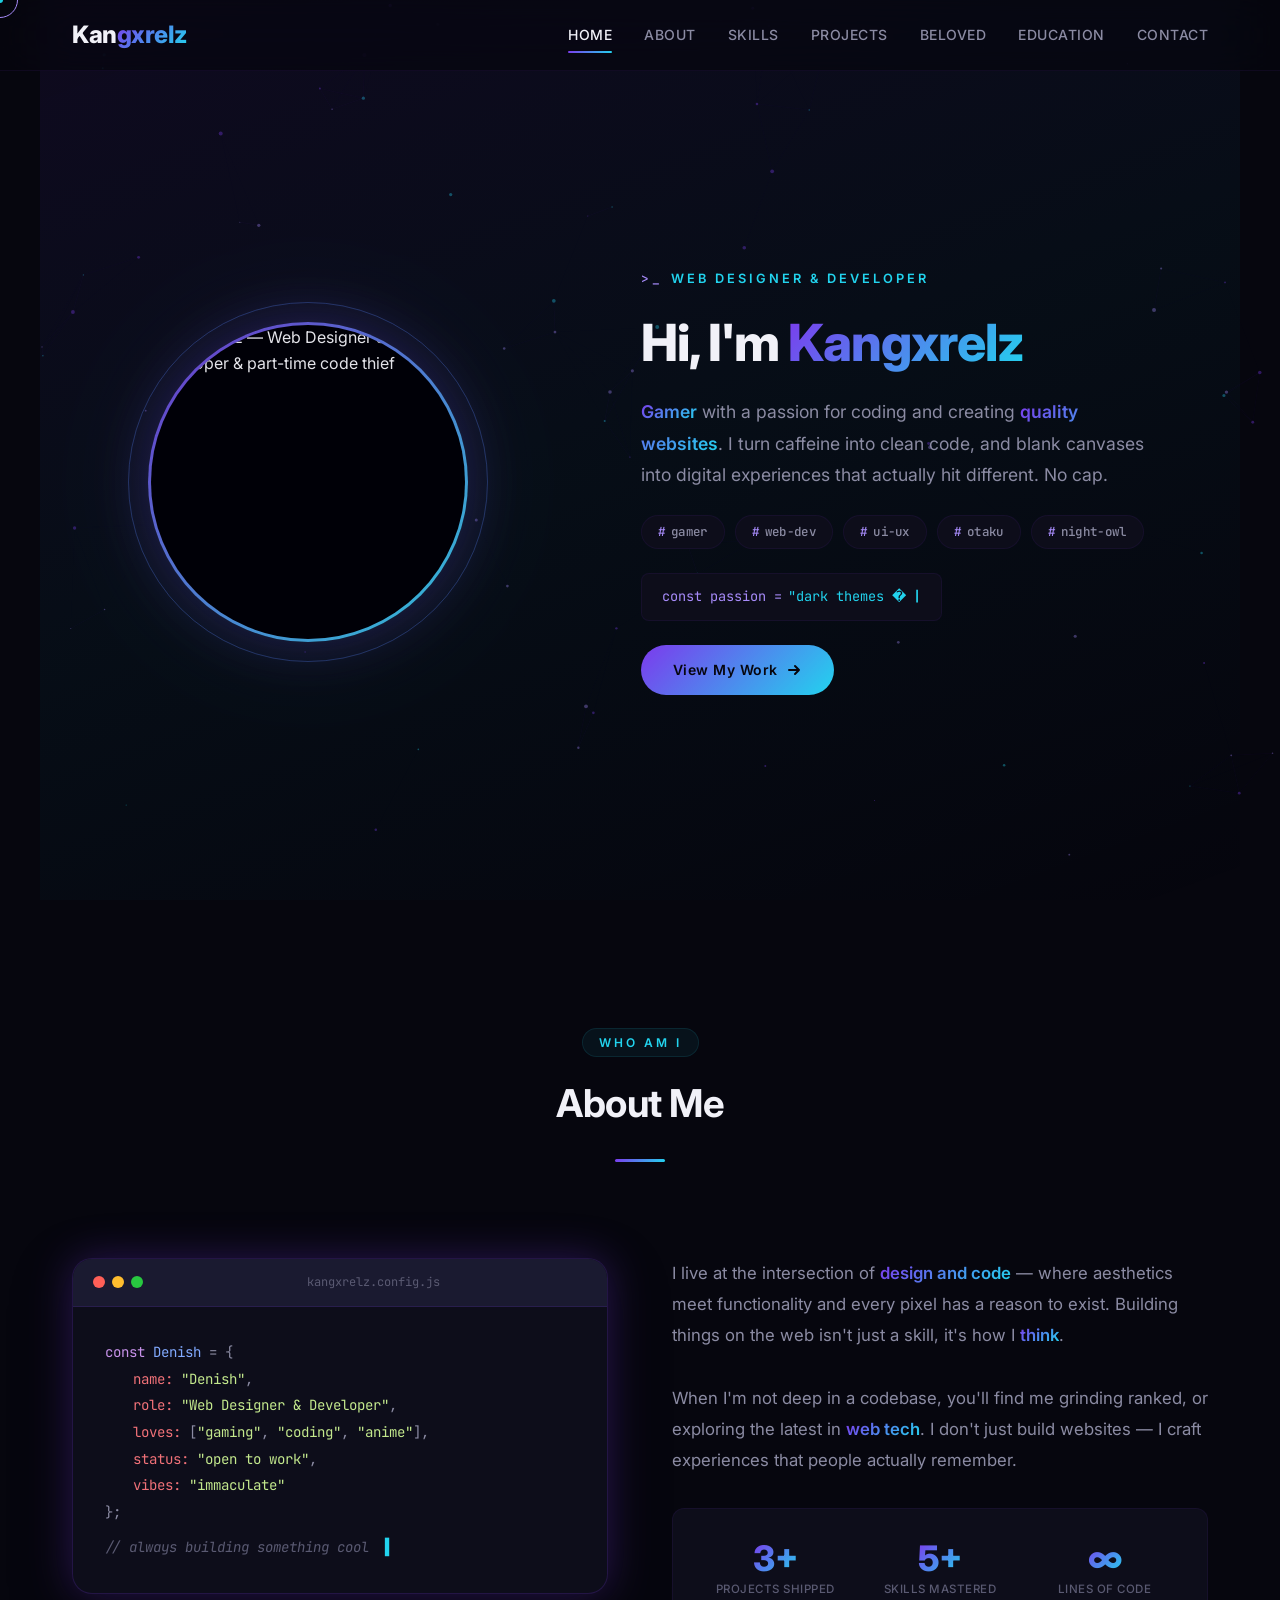
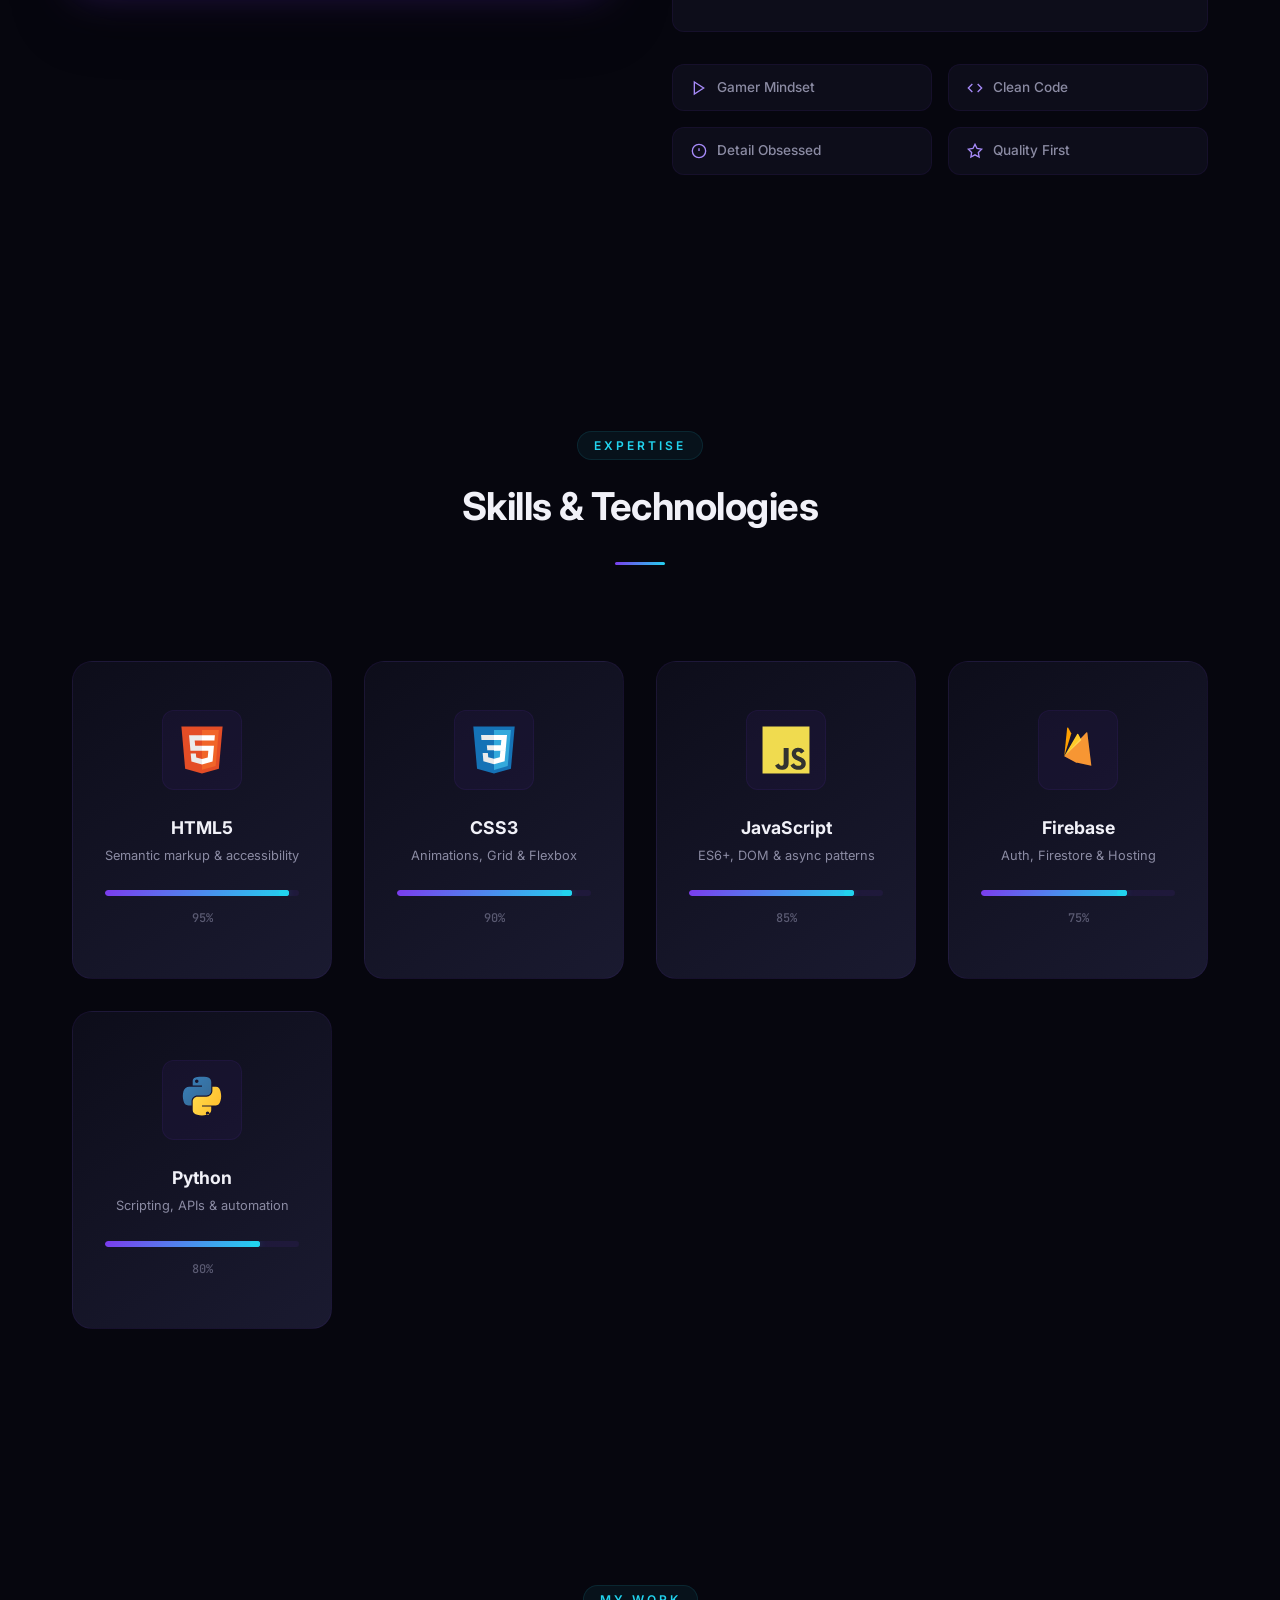
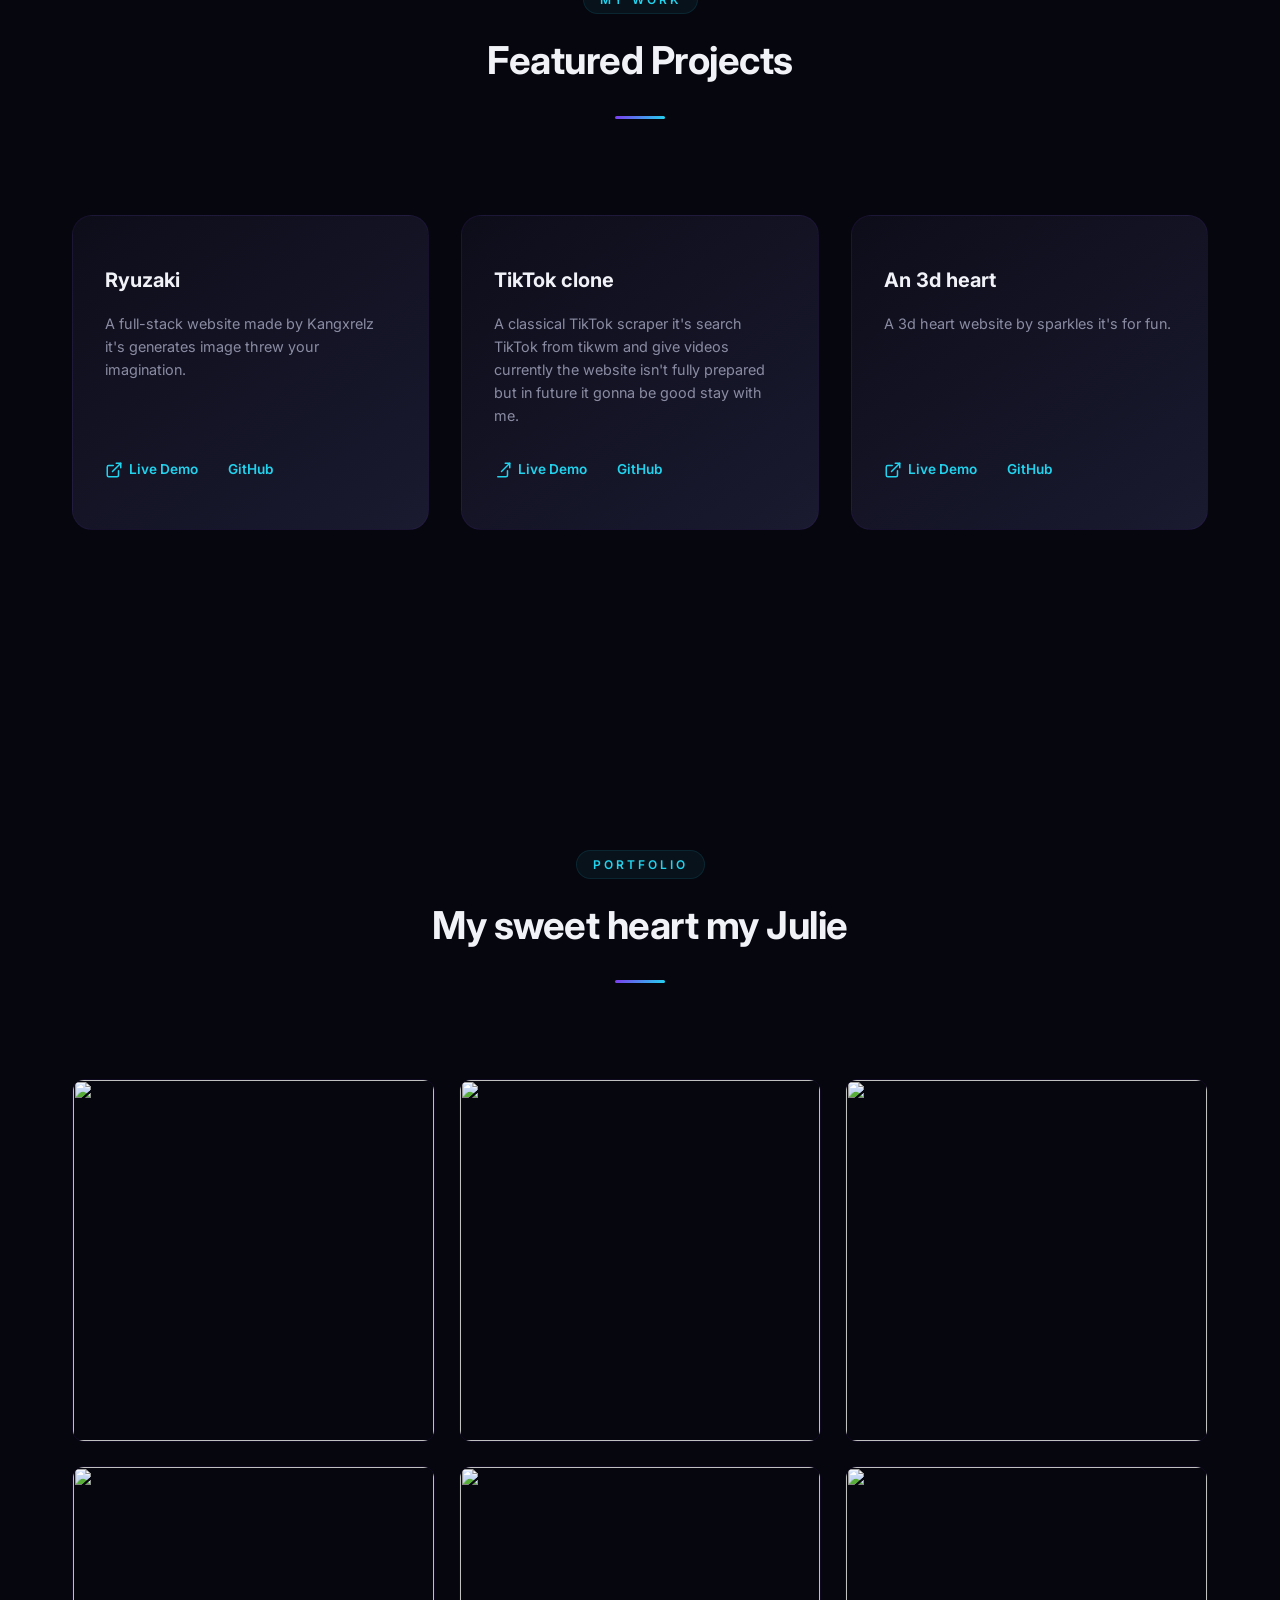
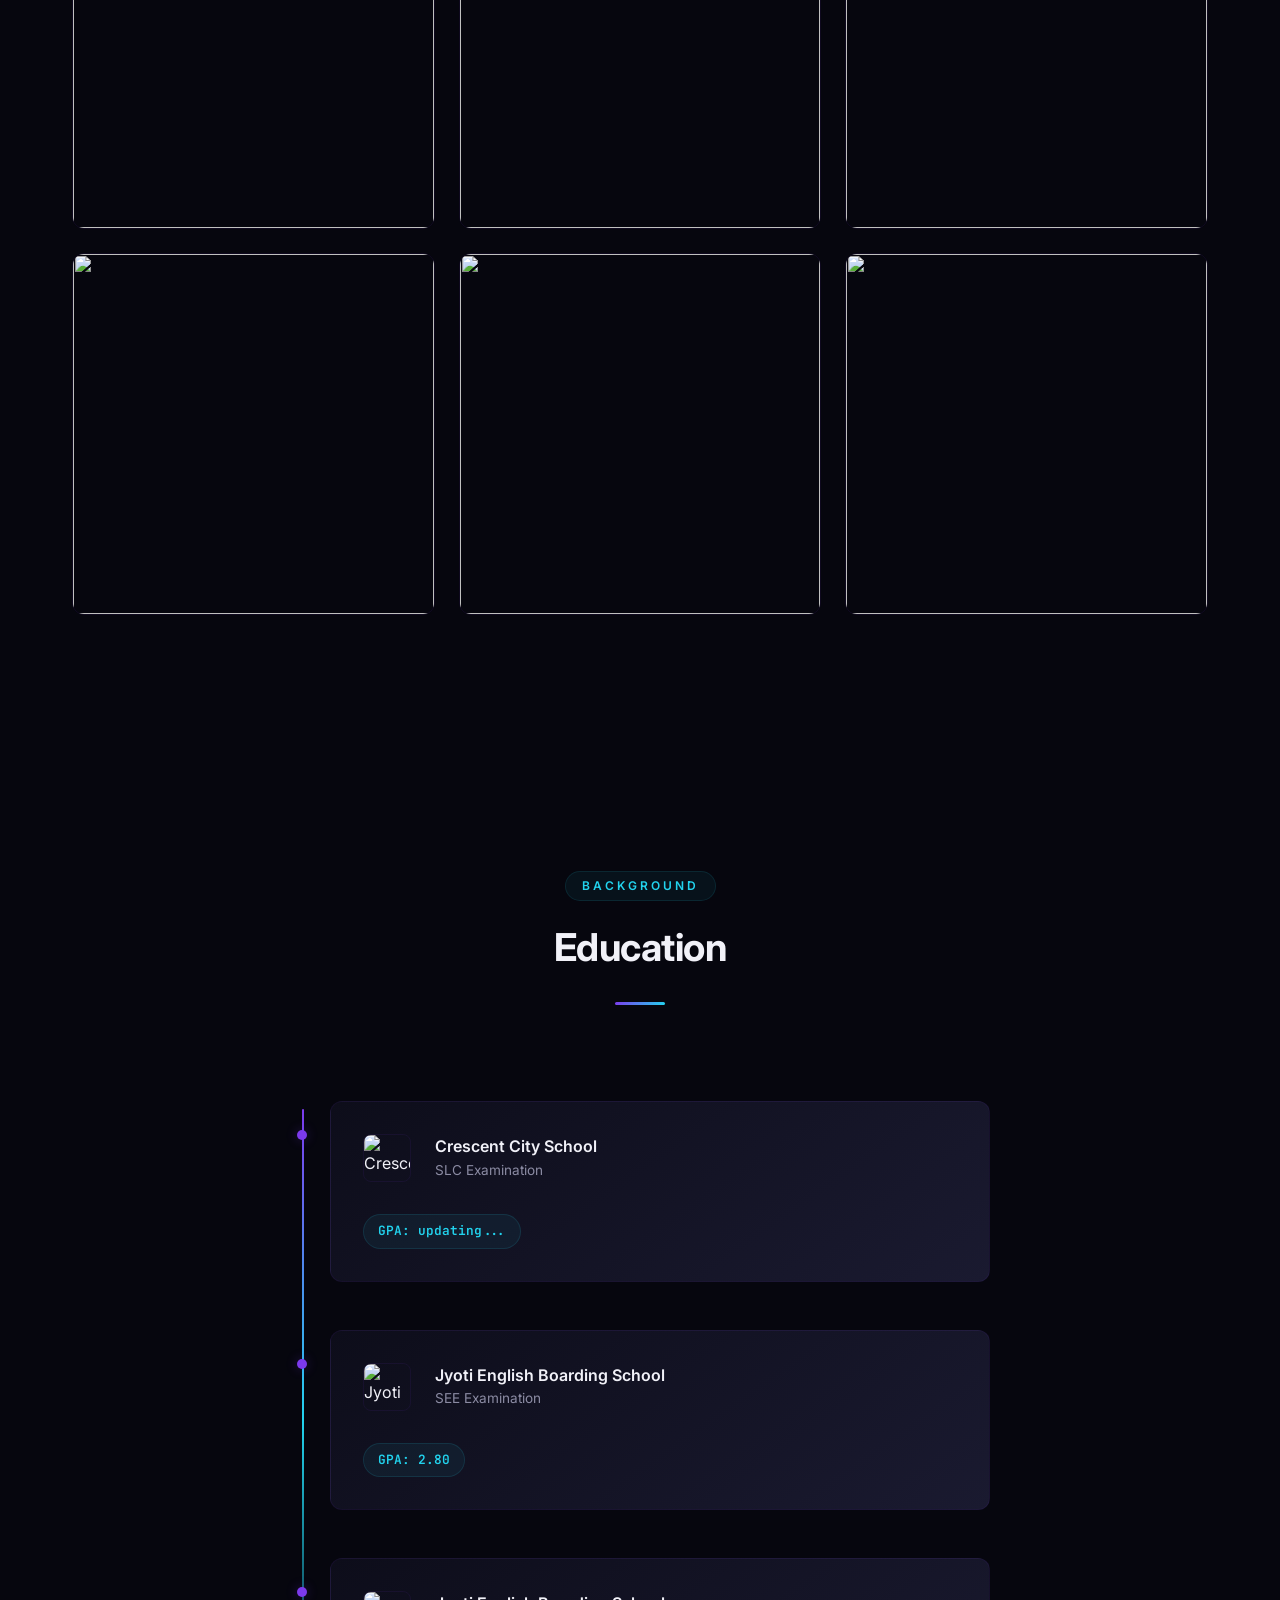
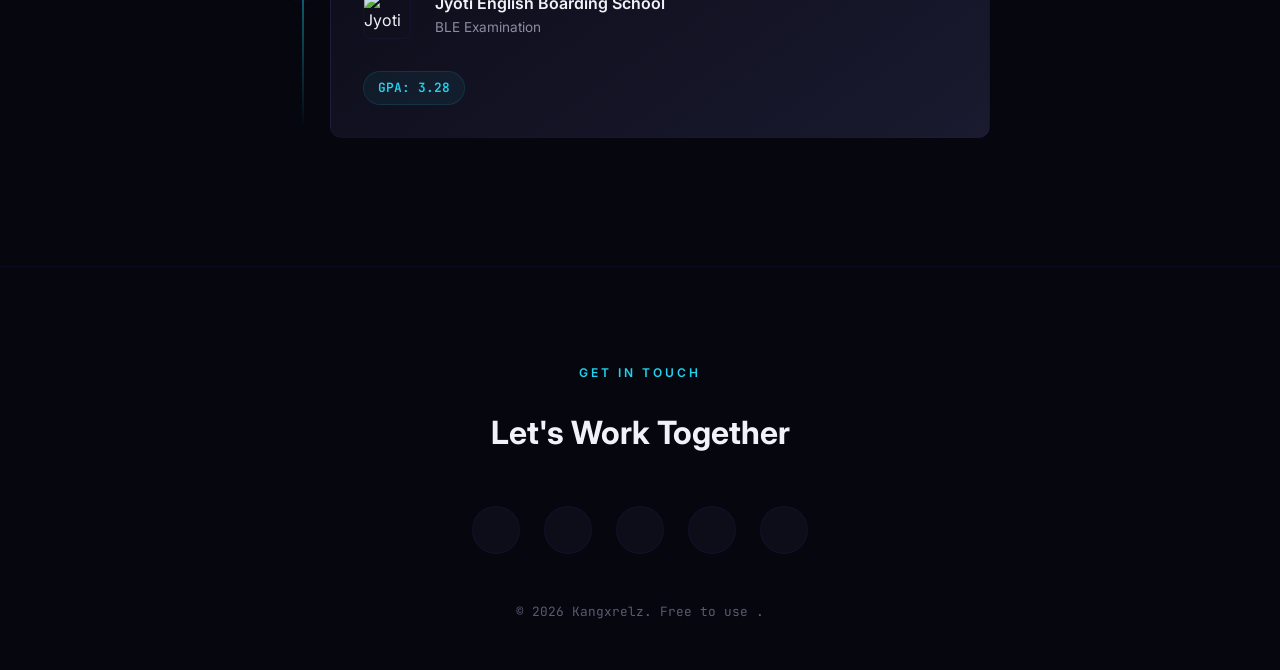
==== commit e458c0cd: "Update GPA from 3.20 to 3.28" ====
--- a/index.html
+++ b/index.html
@@ -504,7 +504,7 @@
                         <div class="degree">BLE Examination</div>
                     </div>
                 </div>
-                <div class="details">GPA: 3.20</div>
+                <div class="details">GPA: 3.28</div>
             </div>
         </div>
     </section>
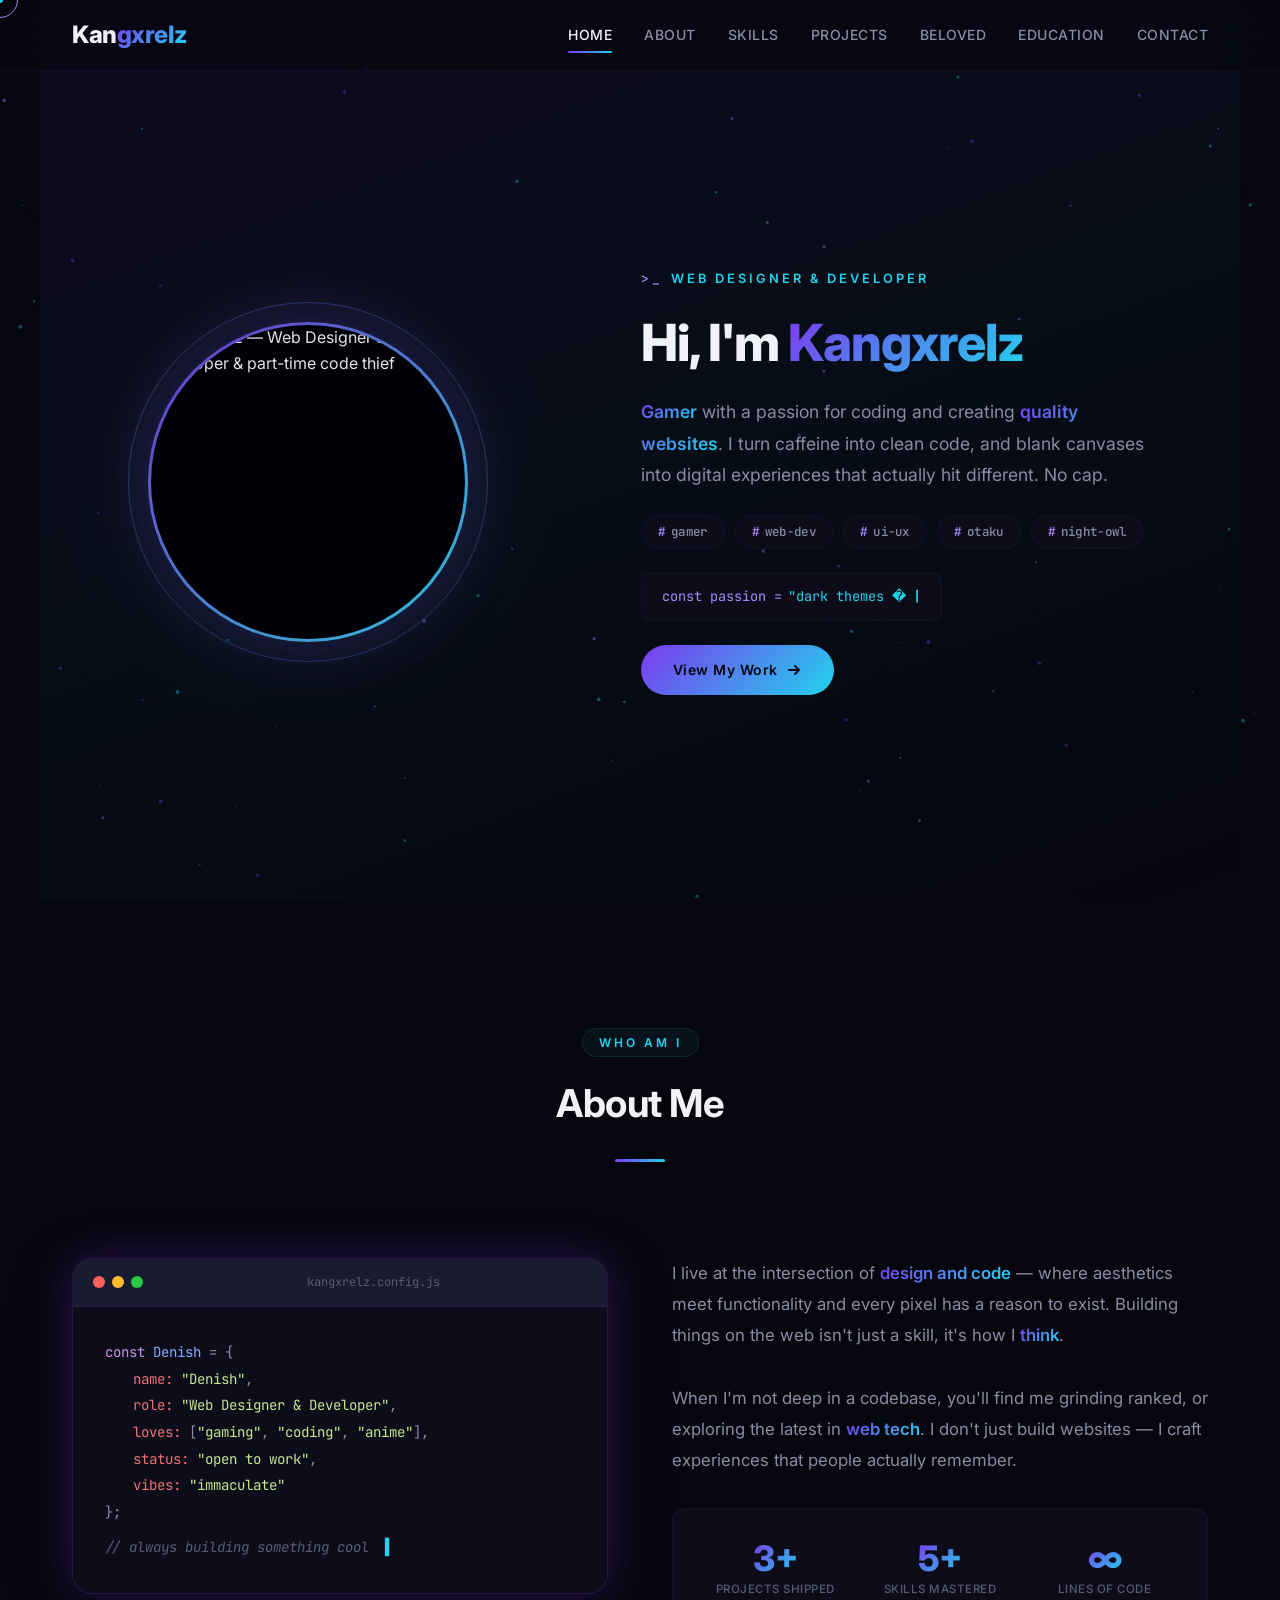
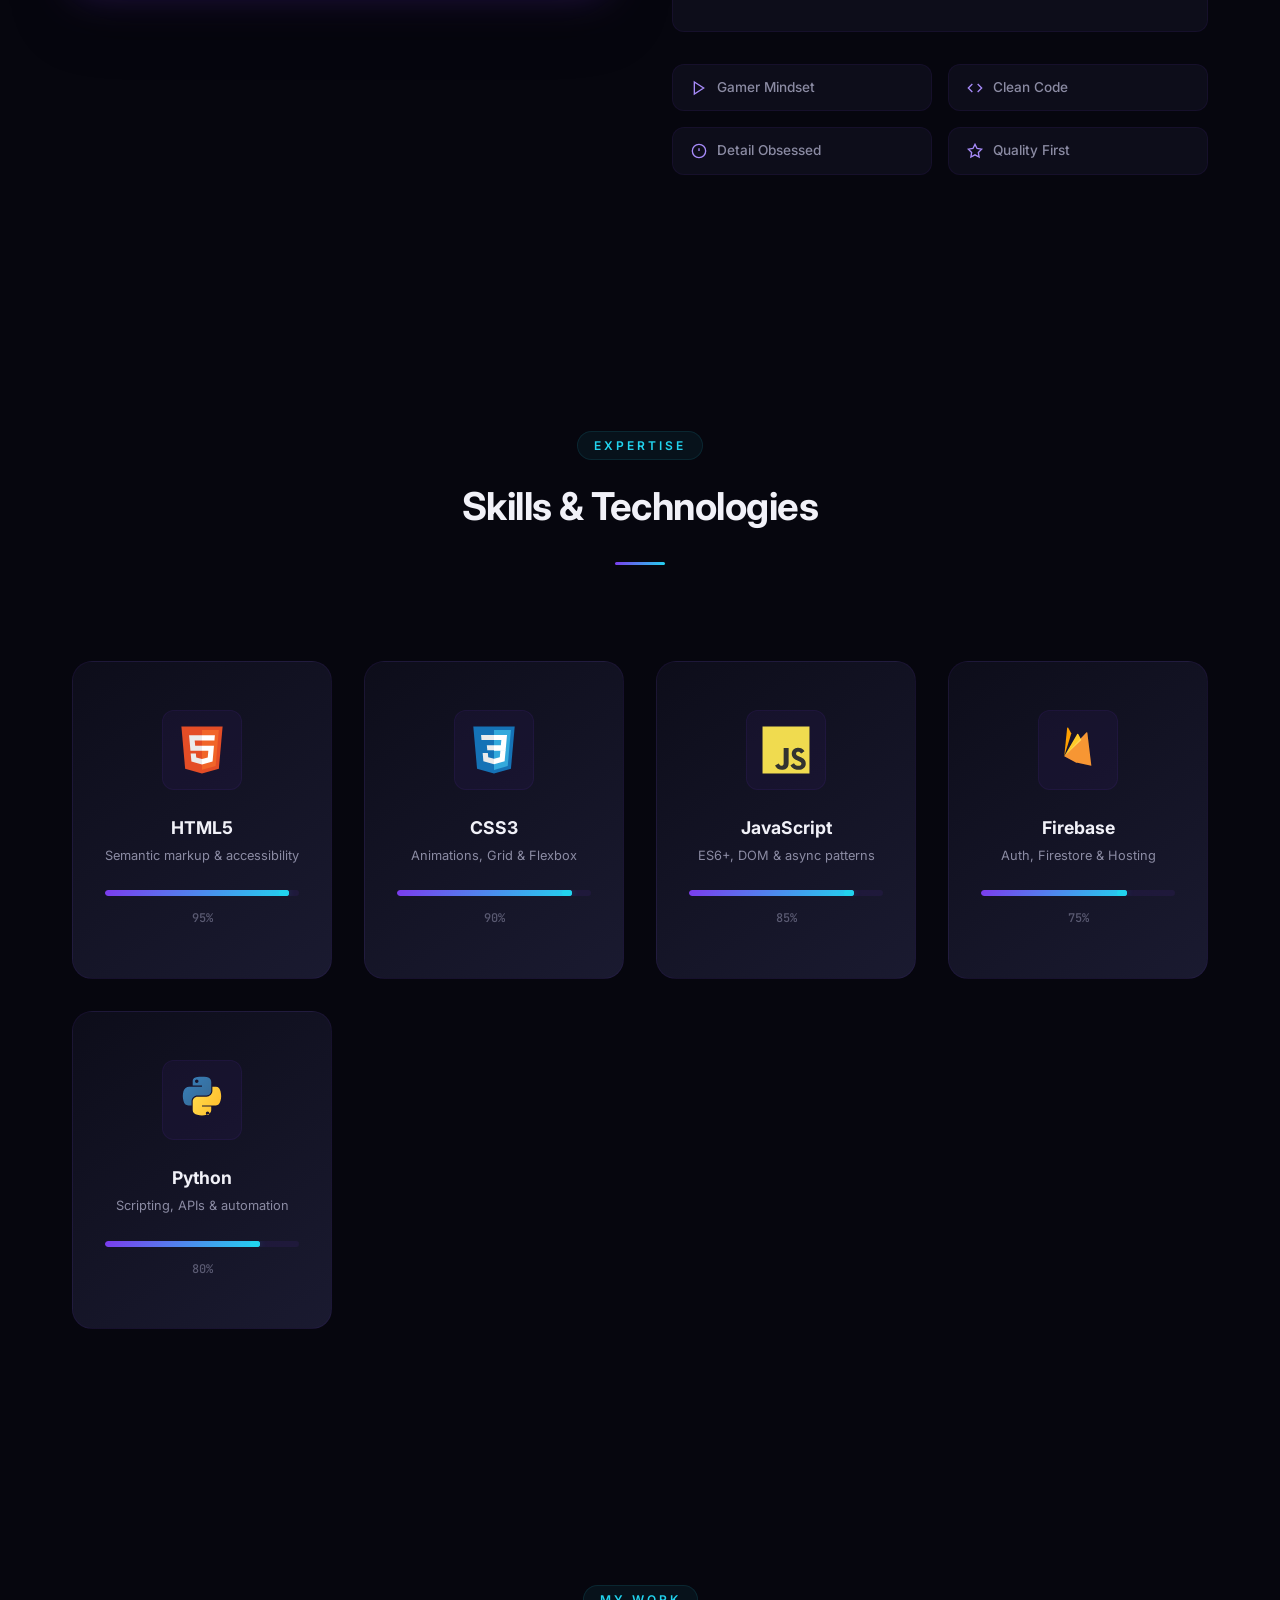
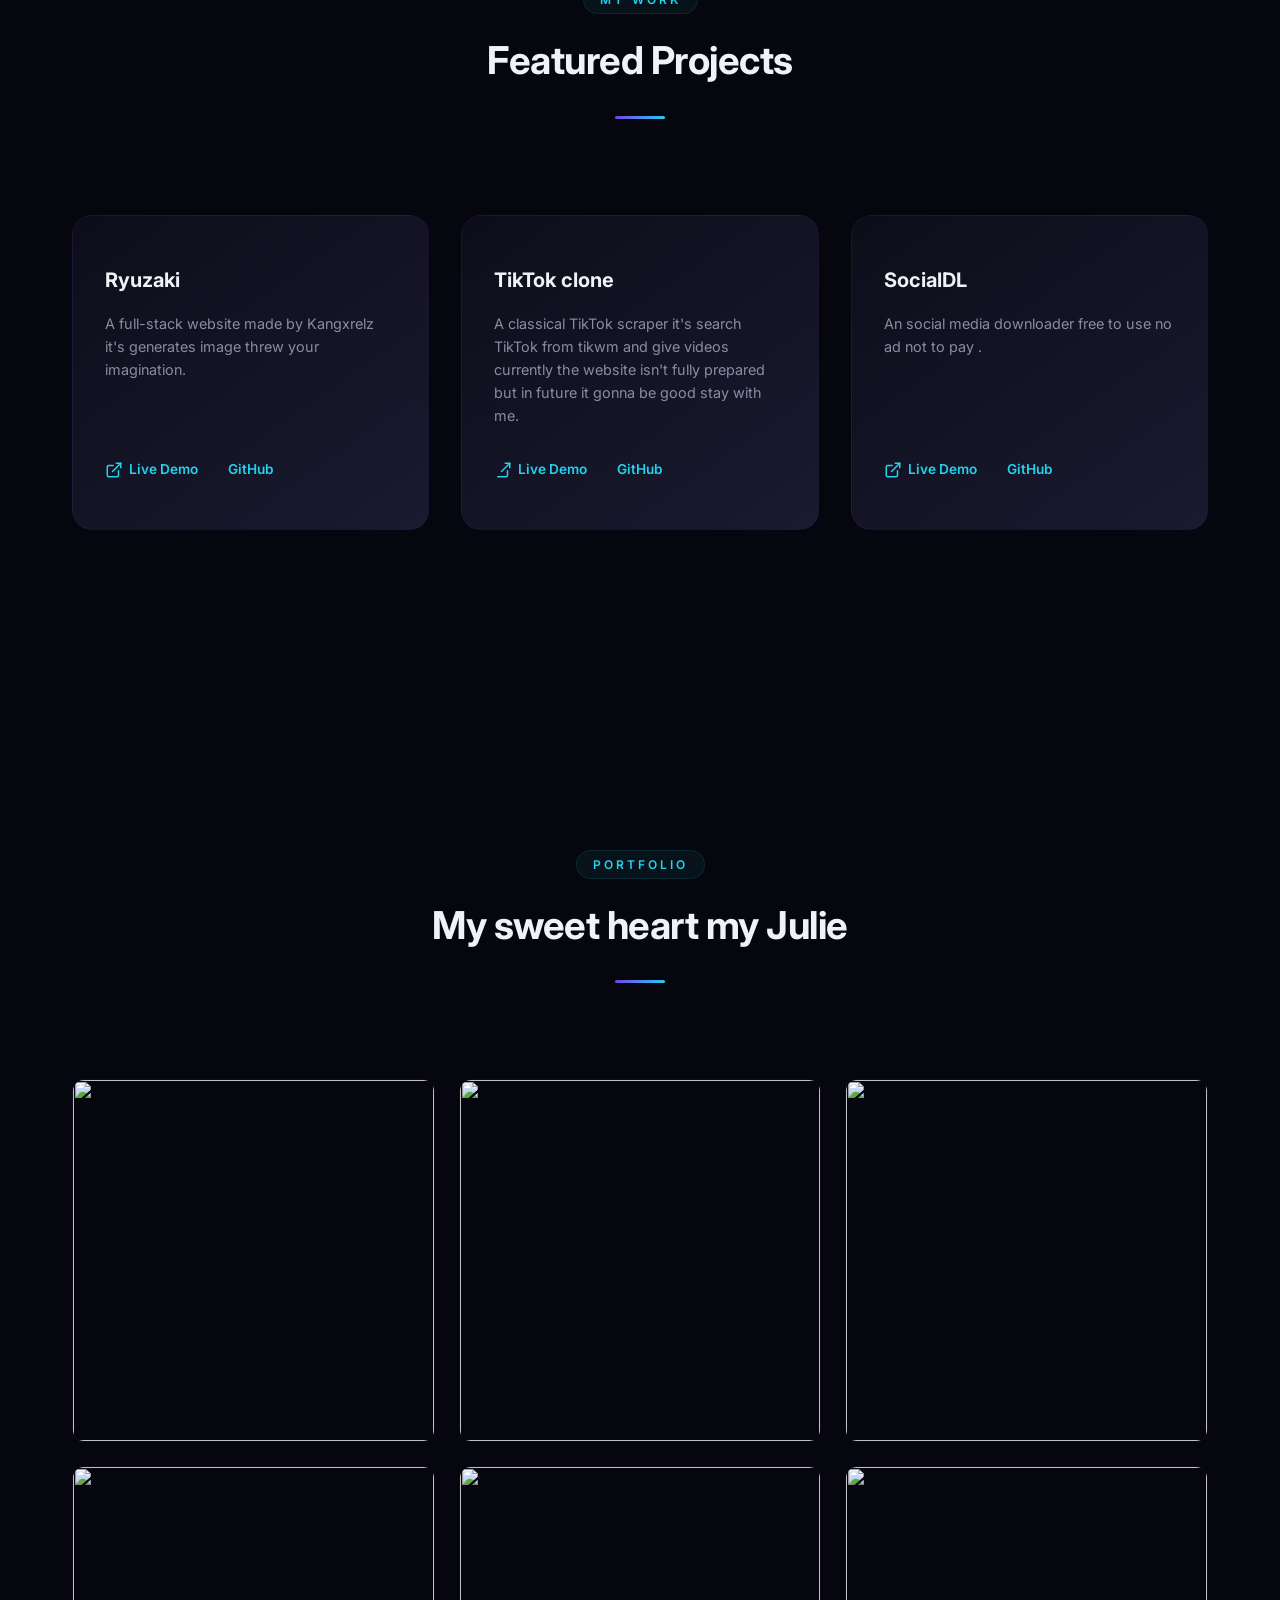
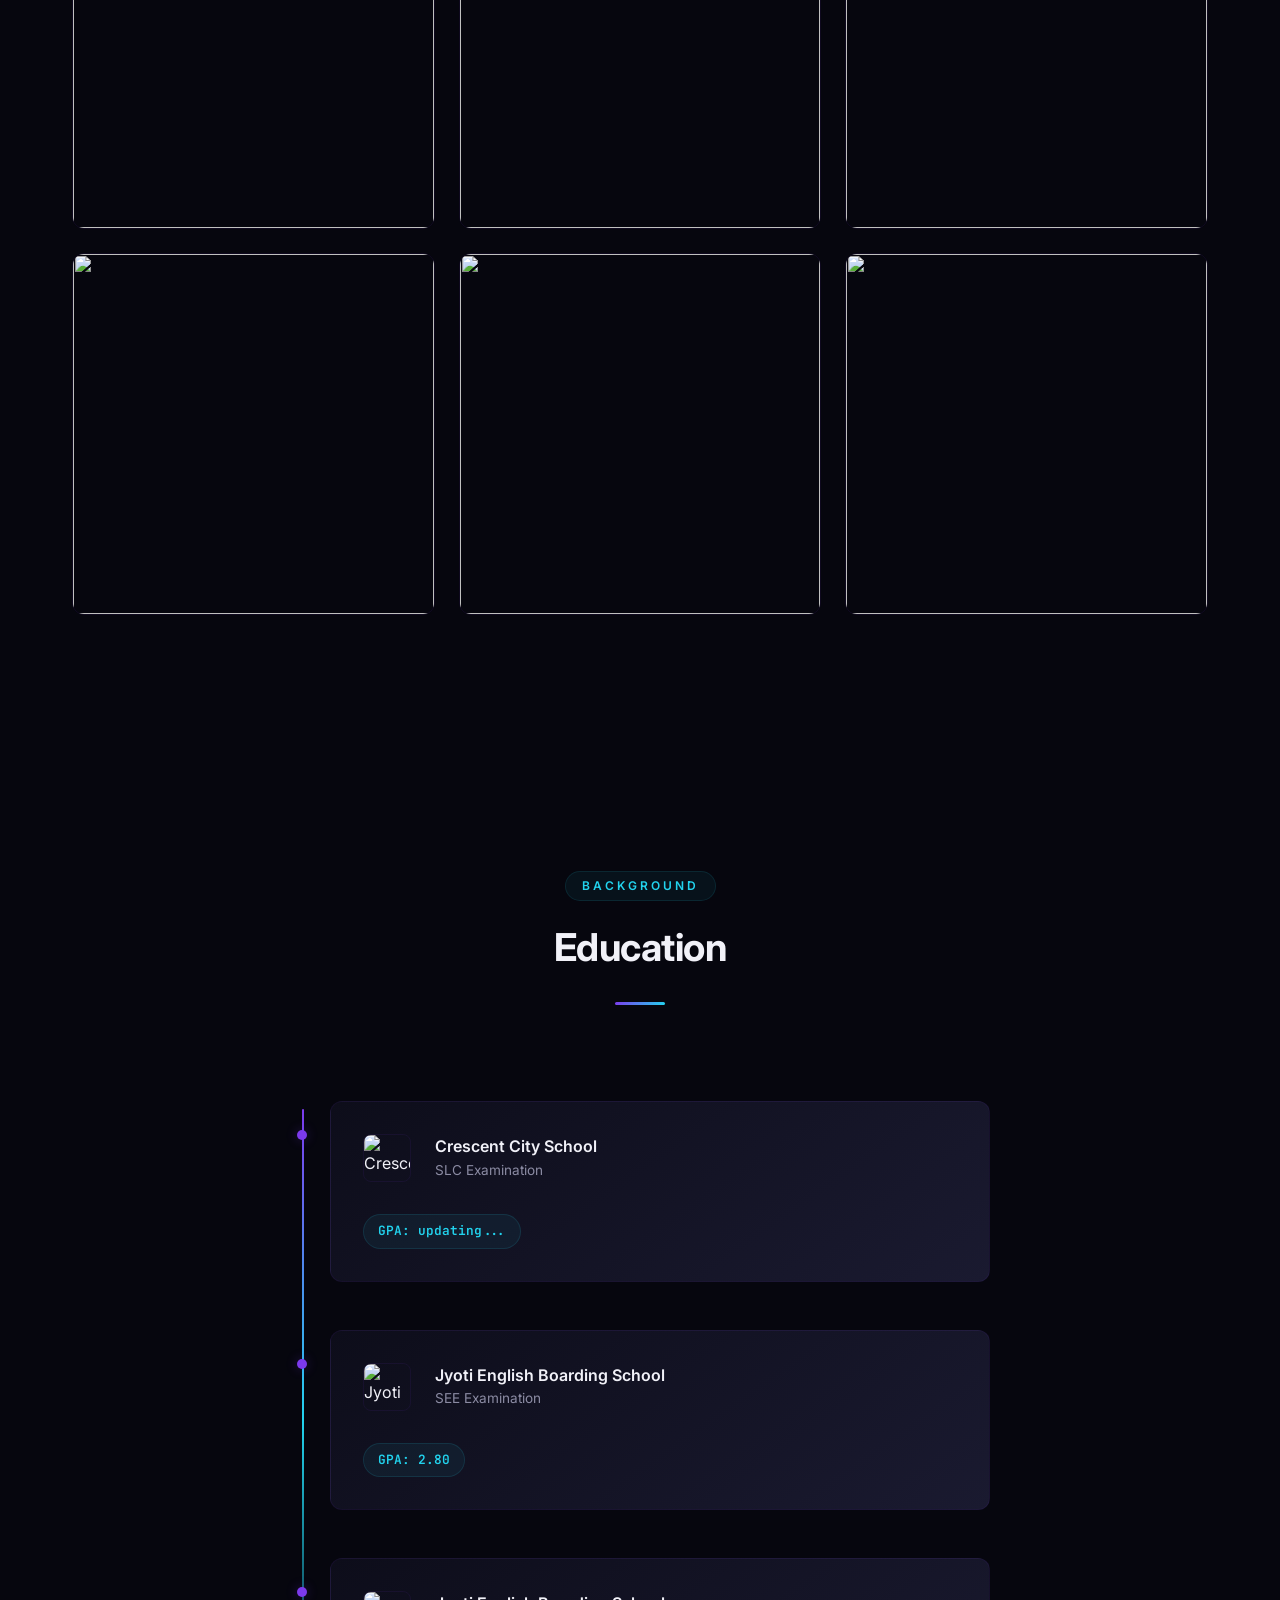
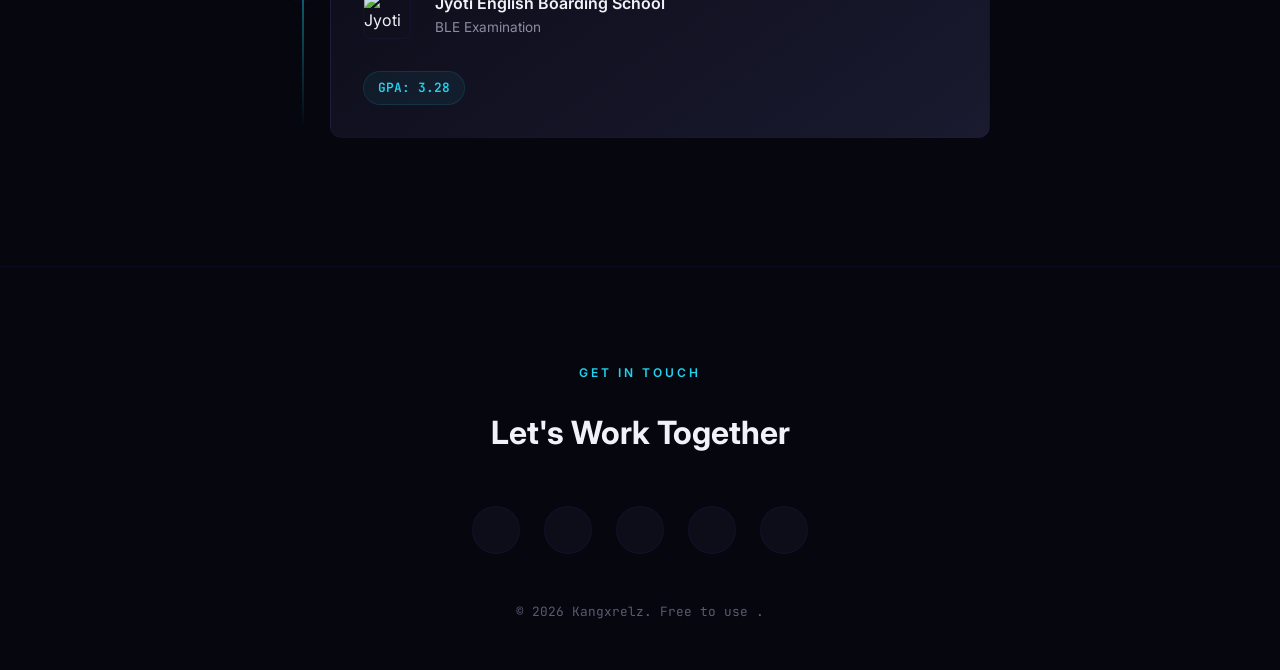
==== commit 6255587b: "Update project details in index.html" ====
--- a/index.html
+++ b/index.html
@@ -398,10 +398,10 @@
             <!-- Valentine's Day Question -->
             <div class="project-card reveal">
                 <div class="project-content">
-                    <h3 class="project-title">An 3d heart</h3>
-                    <p class="project-desc">A 3d heart website by sparkles it's for fun.</p>
+                    <h3 class="project-title">SocialDL</h3>
+                    <p class="project-desc">An social media downloader free to use no ad not to pay .</p>
                     <div class="project-links">
-                        <a href="https://heart-animation-theta.vercel.app/" target="_blank"
+                        <a href="https://social-dl-azure.vercel.app/index.html" target="_blank"
                             class="project-link">
                             <svg width="18" height="18" viewBox="0 0 24 24" fill="none" stroke="currentColor"
                                 stroke-width="2" stroke-linecap="round" stroke-linejoin="round">
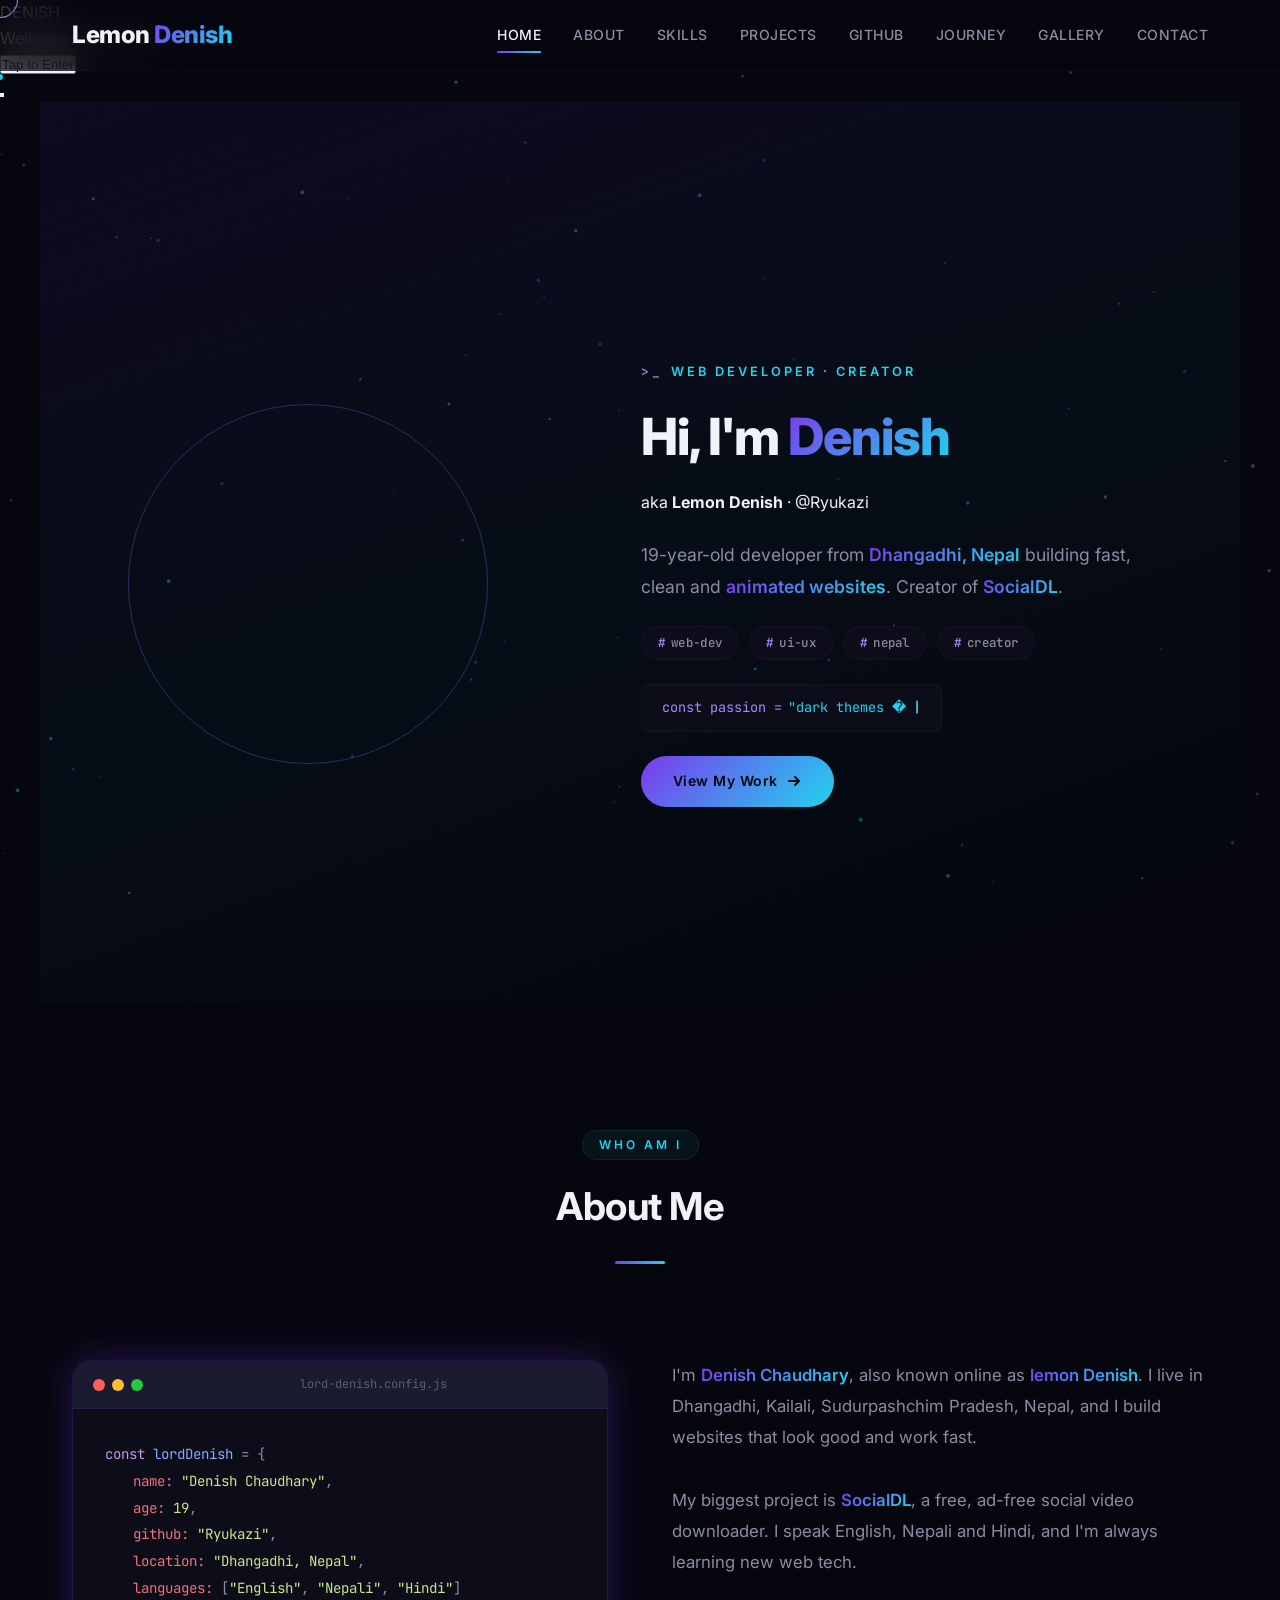
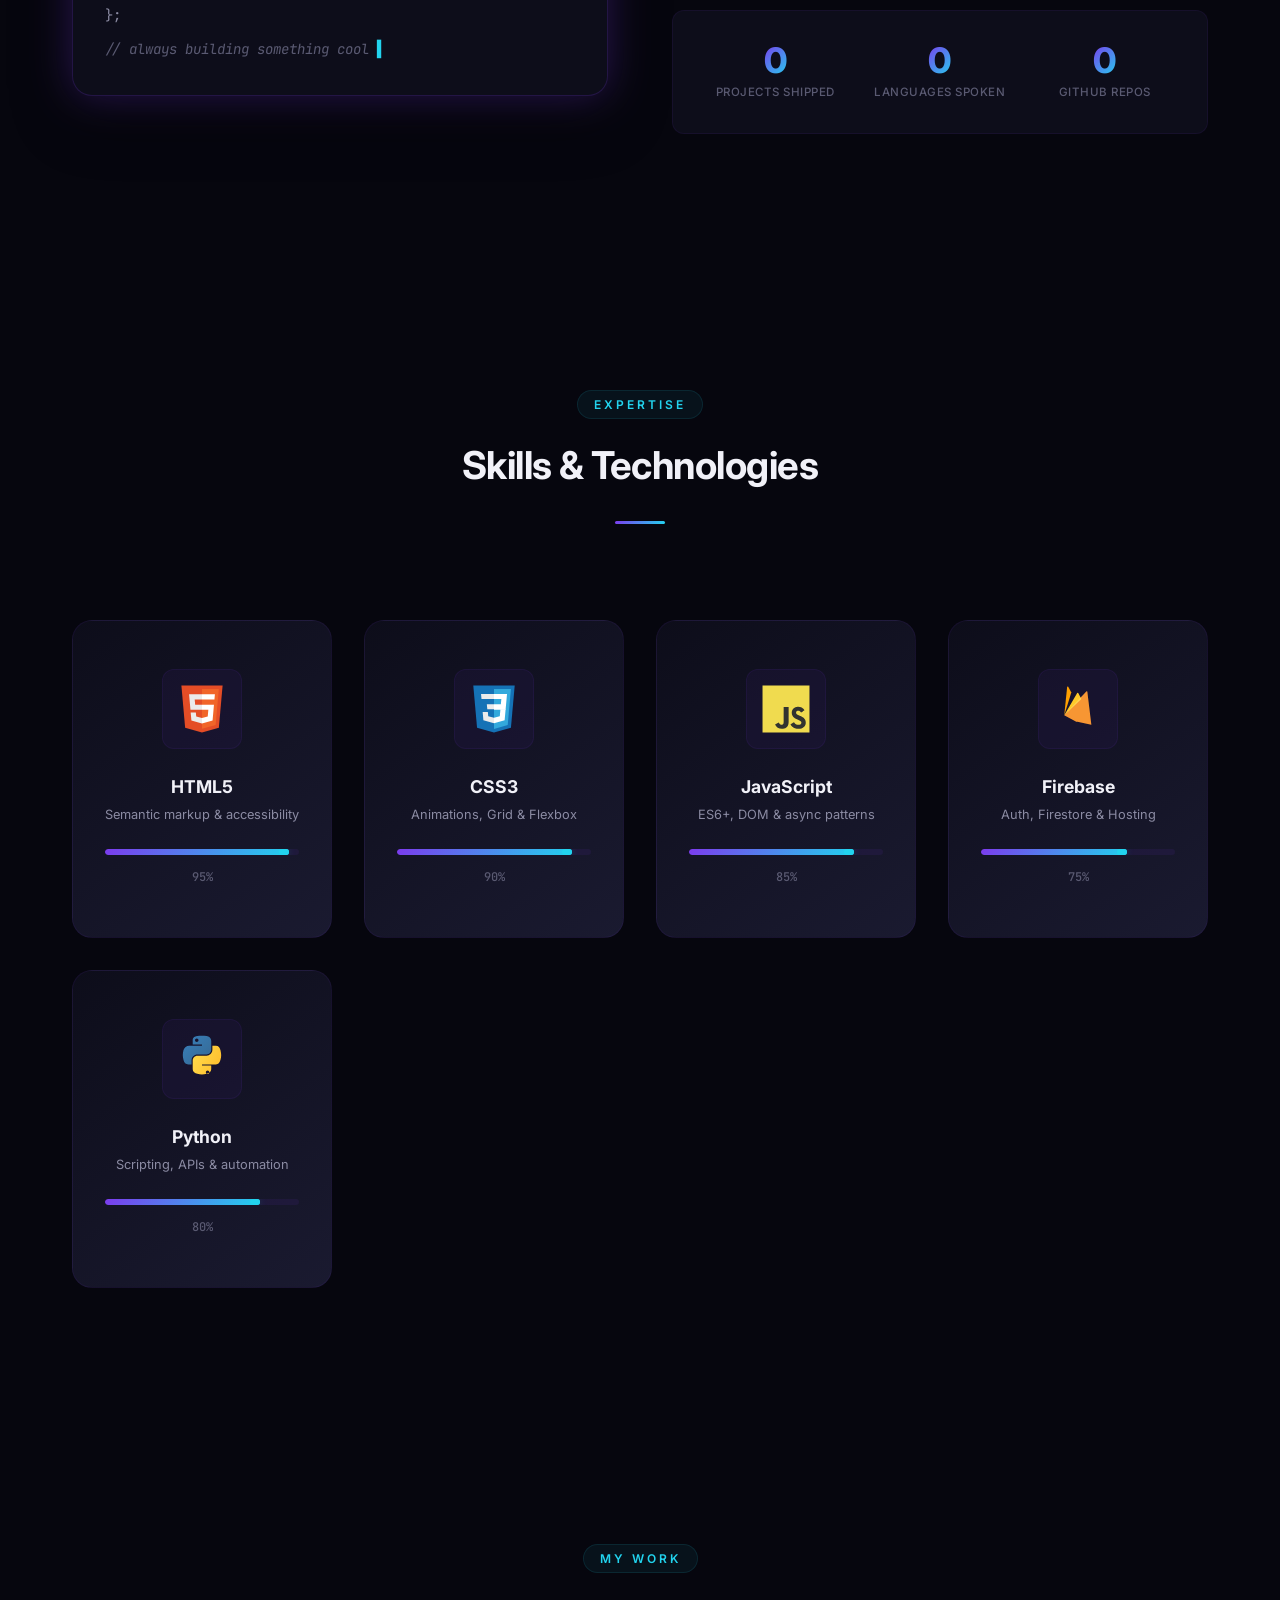
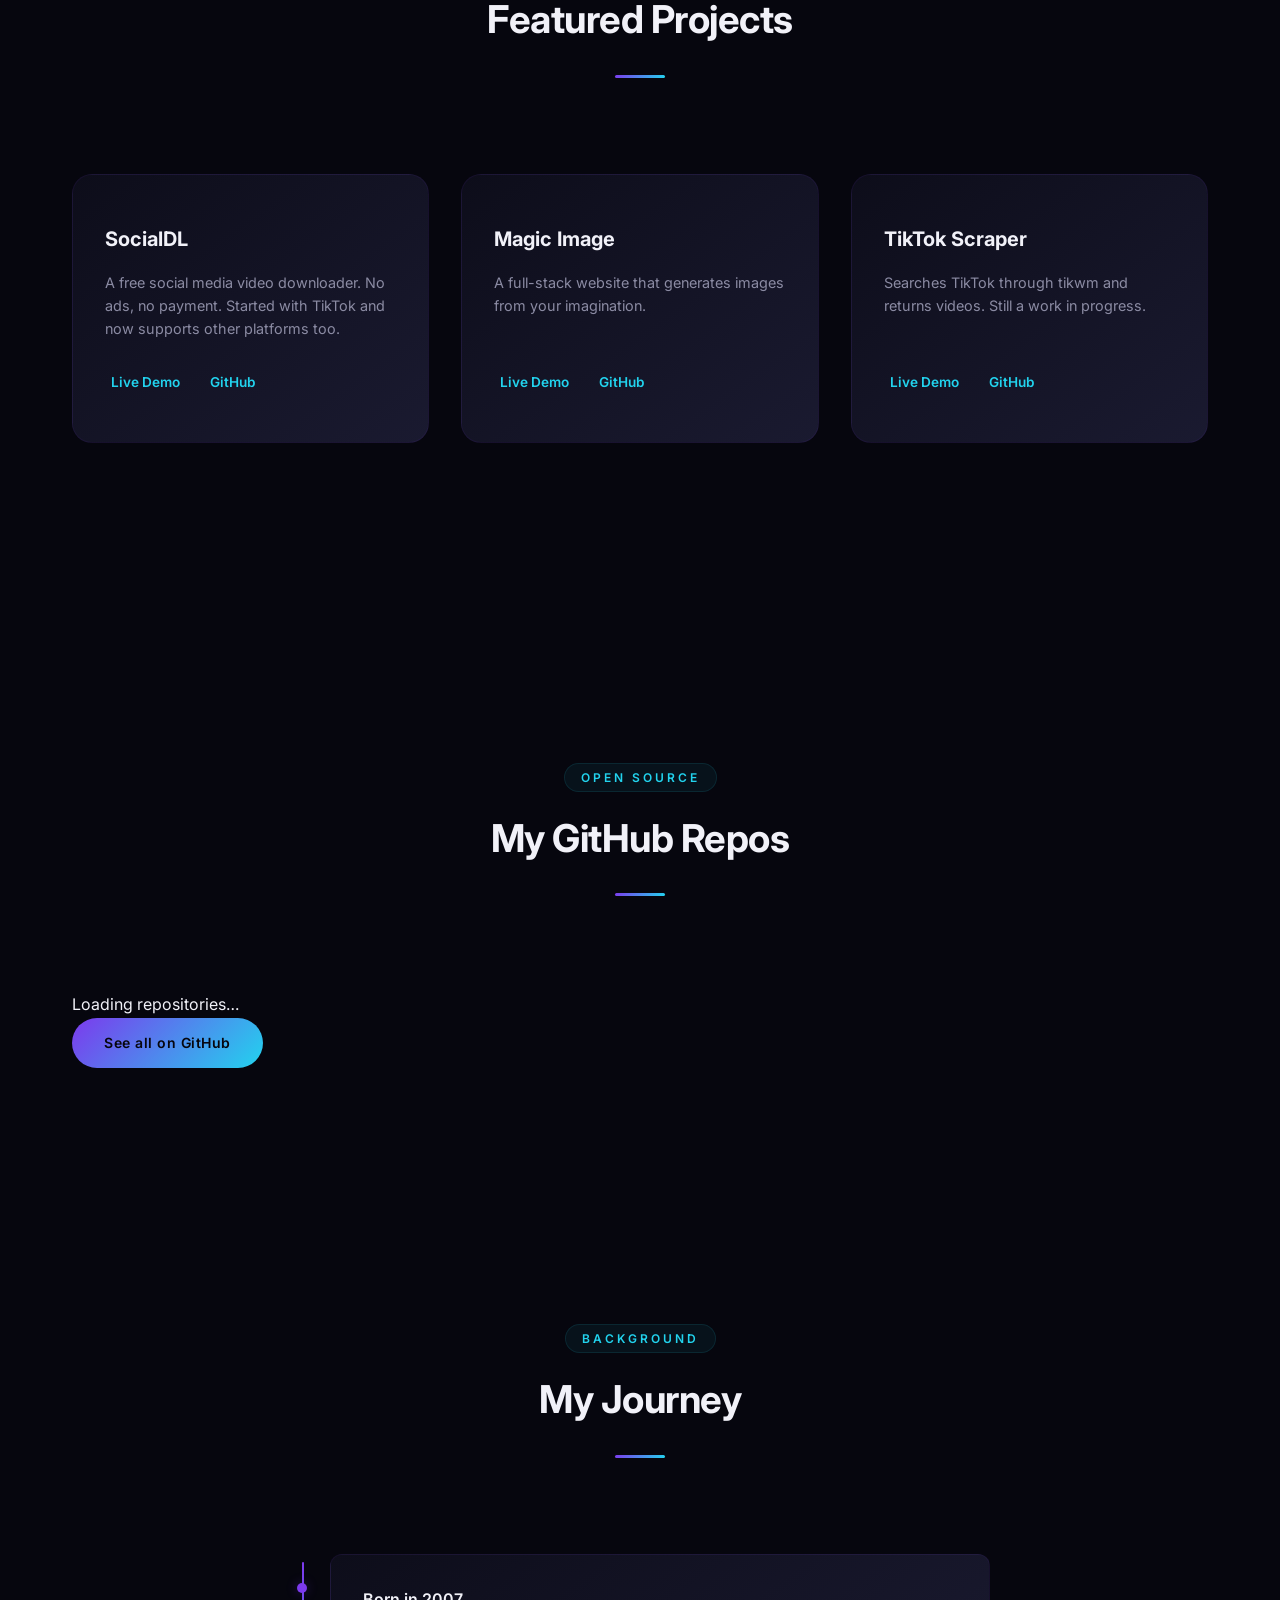
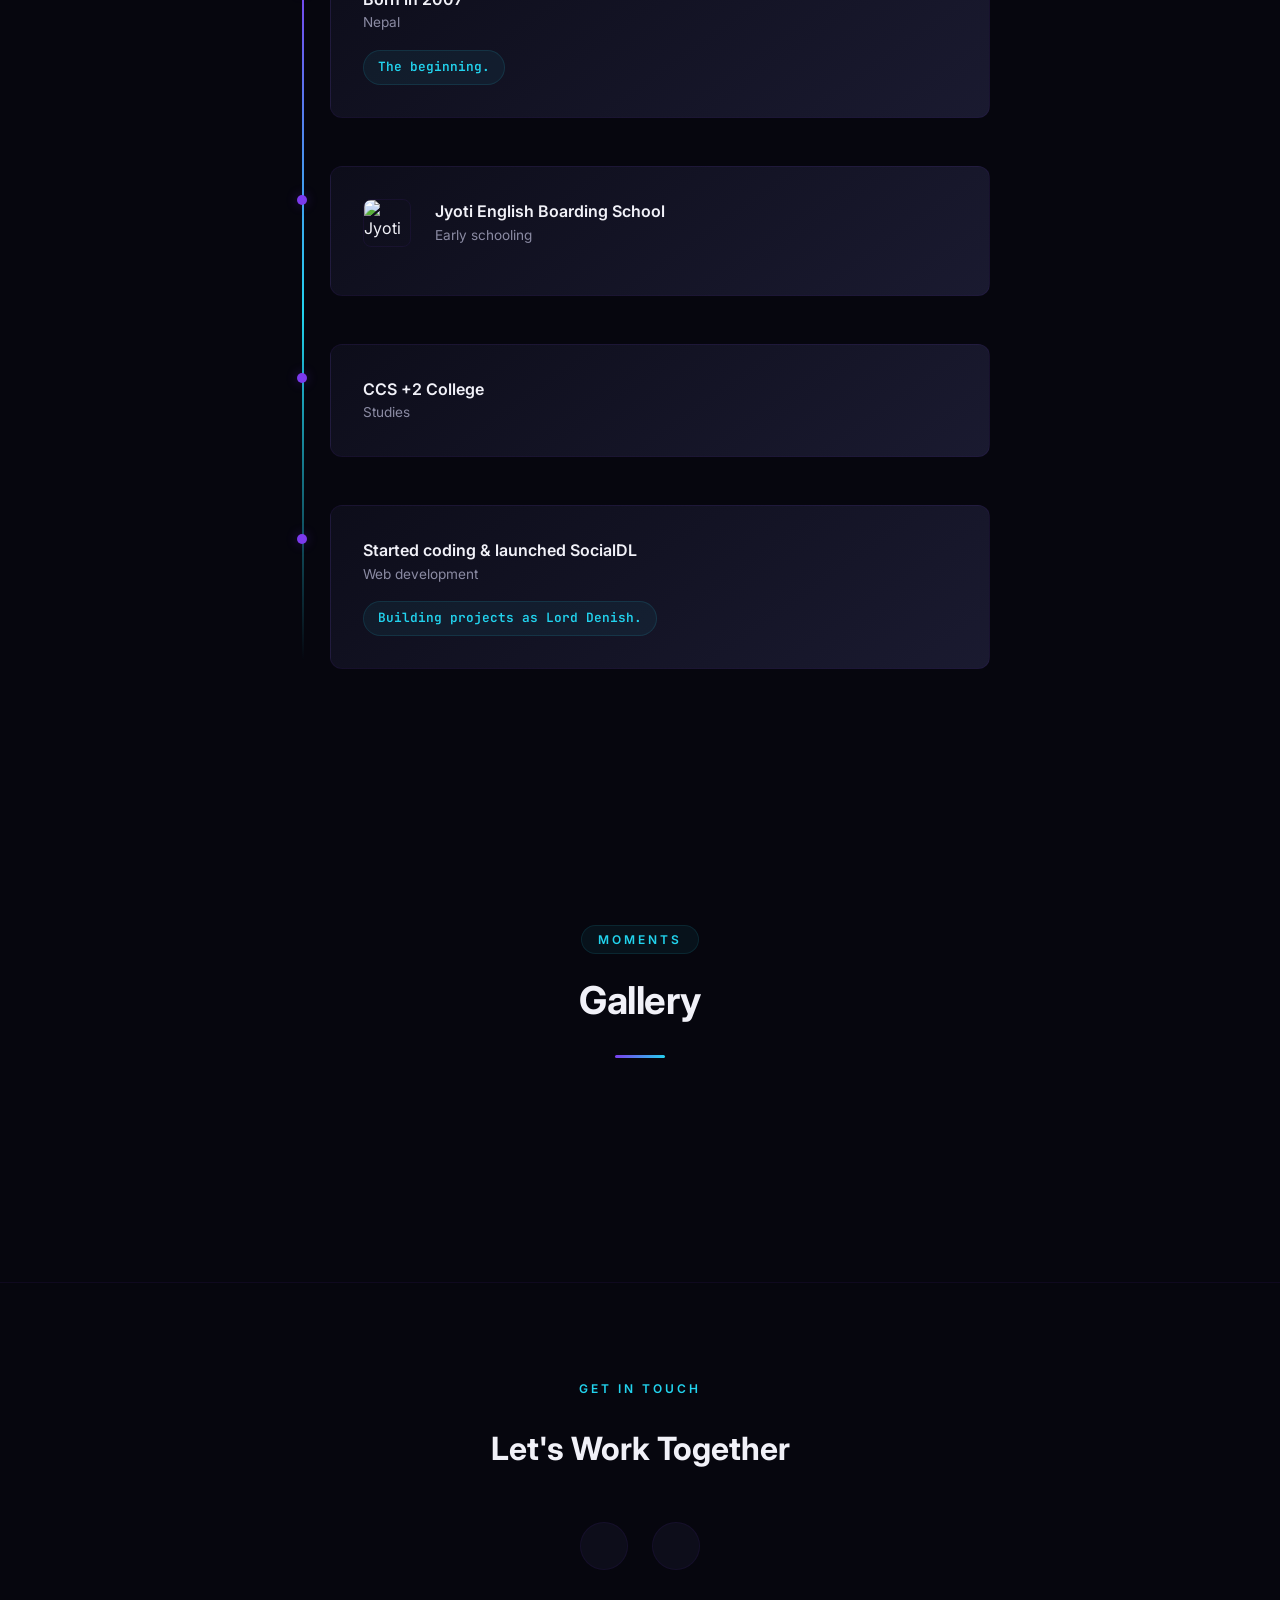
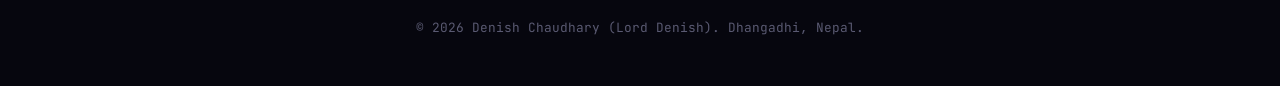
==== commit f3f9a686: "Update fmt.Println to print 'Goodbye World'" ====
--- a/index.html
+++ b/index.html
@@ -4,9 +4,9 @@
 <head>
     <meta charset="UTF-8">
     <meta name="viewport" content="width=device-width, initial-scale=1.0">
-    <title>Denish — Web Designer & Developer</title>
+    <title>Denish Chaudhary — Lord Denish | Web Developer</title>
     <meta name="description"
-        content="Portfolio of Kangxrelz — a web designer and developer crafting visually stunning, user-friendly websites.">
+        content="Portfolio of Denish Chaudhary ( Denish) — a web designer and developer crafting visually stunning, user-friendly websites.">
     <meta name="theme-color" content="#0a0a14">
 
     <!-- Google Fonts: Inter + JetBrains Mono for code aesthetic -->
@@ -17,206 +17,103 @@
         rel="stylesheet">
 
     <link rel="stylesheet" href="style.css">
+    <link rel="stylesheet" href="extra.css">
 </head>
 
 <body>
-    <!-- ========== PARTICLE CANVAS BACKGROUND ========== -->
+    <!-- ENTER SCREEN: browsers block autoplay audio, so one tap starts the music -->
+    <div class="enter-screen" id="enterScreen">
+        <div class="enter-inner">
+            <div class="enter-glitch" data-text="DENISH">DENISH</div>
+            <p class="enter-sub">Welcome to my world</p>
+            <button class="enter-btn" id="enterBtn">Tap to Enter</button>
+        </div>
+    </div>
+
+    <div class="scroll-progress" id="scrollProgress"></div>
     <canvas id="particleCanvas" aria-hidden="true"></canvas>
-
-    <!-- ========== CUSTOM CURSOR ========== -->
     <div class="cursor-dot" id="cursorDot"></div>
     <div class="cursor-ring" id="cursorRing"></div>
 
-    <!-- ========== NAVBAR ========== -->
+    <!-- MUSIC (put your file at assets/music.mp3) -->
+    <audio id="bgMusic" src="assets/music.mp3" loop preload="auto"></audio>
+    <button class="music-btn" id="musicBtn" aria-label="Toggle music"><ion-icon name="musical-notes"></ion-icon></button>
+
     <header>
         <nav class="navbar" id="navbar">
             <div class="navdiv">
-                <div class="Logo">
-                    <a href="#">Kan<span>gxrelz</span></a>
-                </div>
+                <div class="Logo"><a href="#hero">Lemon<span> Denish</span></a></div>
                 <ul class="nav-links" id="navLinks">
                     <li><a href="#hero" class="active">Home</a></li>
                     <li><a href="#about">About</a></li>
                     <li><a href="#skills">Skills</a></li>
                     <li><a href="#projects">Projects</a></li>
-                    <li><a href="#gallery">Beloved</a></li>
-                    <li><a href="#education">Education</a></li>
+                    <li><a href="#github">GitHub</a></li>
+                    <li><a href="#journey">Journey</a></li>
+                    <li><a href="#gallery">Gallery</a></li>
                     <li><a href="#contact">Contact</a></li>
                 </ul>
-                <button class="menu-toggle" id="menuToggle" aria-label="Toggle navigation menu">
-                    <span></span>
-                    <span></span>
-                    <span></span>
-                </button>
+                <button class="menu-toggle" id="menuToggle" aria-label="Toggle navigation menu"><span></span><span></span><span></span></button>
             </div>
         </nav>
         <div class="nav-overlay" id="navOverlay"></div>
     </header>
 
-    <!-- ========== HERO ========== -->
+    <!-- HERO -->
     <section class="hero" id="hero">
         <div class="hero-image reveal">
             <div class="hero-image-wrapper">
-                <img src="https://i.ibb.co/ymkRDQHj/Screenshot-20260307-165522-1.jpg" alt="Kangxrelz — Web Designer & Developer & part-time code thief">
+                <!-- Put your video at assets/profile.mp4 (photo link goes in config.js) -->
+                <video class="hero-video" id="heroVideo" src="assets/profile.mp4" autoplay muted loop playsinline></video>
                 <div class="hero-image-ring"></div>
                 <div class="hero-image-ring hero-image-ring--delayed"></div>
             </div>
         </div>
         <div class="hero-content reveal">
-            <span class="hero-label">
-                <span class="terminal-prompt">&gt;_</span> Web Designer & Developer
-            </span>
-            <h1 class="hero-title" id="about">
-                Hi, I'm <span class="glitch-text" data-text="Kangxrelz">Kangxrelz</span>
-            </h1>
+            <span class="hero-label"><span class="terminal-prompt">&gt;_</span> Web Developer · Creator</span>
+            <h1 class="hero-title">Hi, I'm <span class="glitch-text" data-text="Denish">Denish</span></h1>
+            <p class="hero-name-line">aka <strong>Lemon Denish</strong> · @Ryukazi</p>
             <p class="hero-description">
-                <em>Gamer</em> with a passion for coding and creating <em>quality websites</em>.
-                I turn caffeine into clean code, and blank canvases into digital experiences
-                that actually hit different. No cap.
+                19-year-old developer from <em>Dhangadhi, Nepal</em> building fast, clean and
+                <em>animated websites</em>. Creator of <em>SocialDL</em>.
             </p>
             <div class="hero-about-tags">
-                <span class="about-tag"><span class="tag-symbol">#</span>gamer</span>
                 <span class="about-tag"><span class="tag-symbol">#</span>web-dev</span>
                 <span class="about-tag"><span class="tag-symbol">#</span>ui-ux</span>
-                <span class="about-tag"><span class="tag-symbol">#</span>otaku</span>
-                <span class="about-tag"><span class="tag-symbol">#</span>night-owl</span>
-            </div>
-            <div class="hero-typing" id="heroTyping" aria-label="Typing animation">
-                <span class="typing-prefix">const passion =</span>
-                <span class="typing-text" id="typingText"></span>
-                <span class="typing-cursor">|</span>
-            </div>
-            <a href="#gallery" class="cta-button" id="ctaButton">
-                View My Work
-                <svg width="16" height="16" viewBox="0 0 16 16" fill="none">
-                    <path d="M3 8h10M9 4l4 4-4 4" stroke="currentColor" stroke-width="2" stroke-linecap="round"
-                        stroke-linejoin="round" />
-                </svg>
+                <span class="about-tag"><span class="tag-symbol">#</span>nepal</span>
+                <span class="about-tag"><span class="tag-symbol">#</span>creator</span>
+            </div>
+            <div class="hero-typing"><span class="typing-prefix">const passion =</span> <span class="typing-text" id="typingText"></span><span class="typing-cursor">|</span></div>
+            <a href="#projects" class="cta-button">View My Work
+                <svg width="16" height="16" viewBox="0 0 16 16" fill="none"><path d="M3 8h10M9 4l4 4-4 4" stroke="currentColor" stroke-width="2" stroke-linecap="round" stroke-linejoin="round"/></svg>
             </a>
         </div>
     </section>
 
-    <!-- ========== ABOUT ========== -->
+    <!-- ABOUT -->
     <section class="section about-section" id="about">
-        <div class="section-header reveal">
-            <span class="section-label">Who Am I</span>
-            <h2 class="section-title">About Me</h2>
-            <div class="section-divider"></div>
-        </div>
+        <div class="section-header reveal"><span class="section-label">Who Am I</span><h2 class="section-title">About Me</h2><div class="section-divider"></div></div>
         <div class="about-grid">
-            <!-- Terminal Card -->
             <div class="about-terminal reveal">
-                <div class="terminal-header">
-                    <div class="terminal-dots">
-                        <span class="dot dot-red"></span>
-                        <span class="dot dot-yellow"></span>
-                        <span class="dot dot-green"></span>
-                    </div>
-                    <span class="terminal-title">kangxrelz.config.js</span>
-                </div>
+                <div class="terminal-header"><div class="terminal-dots"><span class="dot dot-red"></span><span class="dot dot-yellow"></span><span class="dot dot-green"></span></div><span class="terminal-title">lord-denish.config.js</span></div>
                 <div class="terminal-body">
-                    <div class="terminal-line">
-                        <span class="t-keyword">const</span>
-                        <span class="t-var"> Denish </span>
-                        <span class="t-op"> = {</span>
-                    </div>
-                    <div class="terminal-line t-indent">
-                        <span class="t-key">name:</span>
-                        <span class="t-string"> "Denish"</span><span class="t-op">,</span>
-                    </div>
-                    <div class="terminal-line t-indent">
-                        <span class="t-key">role:</span>
-                        <span class="t-string"> "Web Designer & Developer"</span><span class="t-op">,</span>
-                    </div>
-                    <div class="terminal-line t-indent">
-                        <span class="t-key">loves:</span>
-                        <span class="t-op"> [</span><span class="t-string">"gaming"</span><span class="t-op">,</span>
-                        <span class="t-string"> "coding"</span><span class="t-op">,</span>
-                        <span class="t-string"> "anime"</span><span class="t-op">],</span>
-                    </div>
-                    <div class="terminal-line t-indent">
-                        <span class="t-key">status:</span>
-                        <span class="t-string"> "open to work"</span><span class="t-op">,</span>
-                    </div>
-                    <div class="terminal-line t-indent">
-                        <span class="t-key">vibes:</span>
-                        <span class="t-string"> "immaculate"</span>
-                    </div>
-                    <div class="terminal-line">
-                        <span class="t-op">};</span>
-                    </div>
-                    <div class="terminal-line terminal-cursor-line">
-                        <span class="t-comment">// always building something cool</span>
-                        <span class="terminal-blink">▌</span>
-                    </div>
-                </div>
-            </div>
-
-            <!-- About Content -->
+                    <div class="terminal-line"><span class="t-keyword">const</span><span class="t-var"> lordDenish </span><span class="t-op">= {</span></div>
+                    <div class="terminal-line t-indent"><span class="t-key">name:</span><span class="t-string"> "Denish Chaudhary"</span><span class="t-op">,</span></div>
+                    <div class="terminal-line t-indent"><span class="t-key">age:</span><span class="t-string"> 19</span><span class="t-op">,</span></div>
+                    <div class="terminal-line t-indent"><span class="t-key">github:</span><span class="t-string"> "Ryukazi"</span><span class="t-op">,</span></div>
+                    <div class="terminal-line t-indent"><span class="t-key">location:</span><span class="t-string"> "Dhangadhi, Nepal"</span><span class="t-op">,</span></div>
+                    <div class="terminal-line t-indent"><span class="t-key">languages:</span><span class="t-op"> [</span><span class="t-string">"English"</span><span class="t-op">, </span><span class="t-string">"Nepali"</span><span class="t-op">, </span><span class="t-string">"Hindi"</span><span class="t-op">]</span></div>
+                    <div class="terminal-line"><span class="t-op">};</span></div>
+                    <div class="terminal-line terminal-cursor-line"><span class="t-comment">// always building something cool</span><span class="terminal-blink">▌</span></div>
+                </div>
+            </div>
             <div class="about-content reveal">
-                <p class="about-bio">
-                    I live at the intersection of <span class="about-highlight">design and code</span> —
-                    where aesthetics meet functionality and every pixel has a reason to exist.
-                    Building things on the web isn't just a skill, it's how I <span
-                        class="about-highlight">think</span>.
-                </p>
-                <p class="about-bio">
-                    When I'm not deep in a codebase, you'll find me grinding ranked,
-                    or exploring the latest in <span class="about-highlight">web tech</span>. I don't just build
-                    websites —
-                    I craft experiences that people actually remember.
-                </p>
-
-                <!-- Stats -->
+                <p class="about-bio">I'm <span class="about-highlight">Denish Chaudhary</span>, also known online as <span class="about-highlight">lemon Denish</span>. I live in Dhangadhi, Kailali, Sudurpashchim Pradesh, Nepal, and I build websites that look good and work fast.</p>
+                <p class="about-bio">My biggest project is <span class="about-highlight">SocialDL</span>, a free, ad-free social video downloader. I speak English, Nepali and Hindi, and I'm always learning new web tech.</p>
                 <div class="about-stats">
-                    <div class="about-stat">
-                        <span class="stat-number">3+</span>
-                        <span class="stat-label">Projects Shipped</span>
-                    </div>
-                    <div class="about-stat">
-                        <span class="stat-number">5+</span>
-                        <span class="stat-label">Skills Mastered</span>
-                    </div>
-                    <div class="about-stat">
-                        <span class="stat-number">∞</span>
-                        <span class="stat-label">Lines of Code</span>
-                    </div>
-                </div>
-
-                <!-- Trait pills -->
-                <div class="about-traits">
-                    <div class="about-trait">
-                        <svg width="16" height="16" viewBox="0 0 24 24" fill="none" stroke="currentColor"
-                            stroke-width="2">
-                            <polygon points="5 3 19 12 5 21 5 3" />
-                        </svg>
-                        Gamer Mindset
-                    </div>
-                    <div class="about-trait">
-                        <svg width="16" height="16" viewBox="0 0 24 24" fill="none" stroke="currentColor"
-                            stroke-width="2">
-                            <polyline points="16 18 22 12 16 6" />
-                            <polyline points="8 6 2 12 8 18" />
-                        </svg>
-                        Clean Code
-                    </div>
-                    <div class="about-trait">
-                        <svg width="16" height="16" viewBox="0 0 24 24" fill="none" stroke="currentColor"
-                            stroke-width="2">
-                            <circle cx="12" cy="12" r="10" />
-                            <line x1="12" y1="8" x2="12" y2="12" />
-                            <line x1="12" y1="16" x2="12.01" y2="16" />
-                        </svg>
-                        Detail Obsessed
-                    </div>
-                    <div class="about-trait">
-                        <svg width="16" height="16" viewBox="0 0 24 24" fill="none" stroke="currentColor"
-                            stroke-width="2">
-                            <path
-                                d="M12 2l3.09 6.26L22 9.27l-5 4.87 1.18 6.88L12 17.77l-6.18 3.25L7 14.14 2 9.27l6.91-1.01L12 2z" />
-                        </svg>
-                        Quality First
-                    </div>
+                    <div class="about-stat"><span class="stat-number" data-count="3">0</span><span class="stat-label">Projects Shipped</span></div>
+                    <div class="about-stat"><span class="stat-number" data-count="3">0</span><span class="stat-label">Languages Spoken</span></div>
+                    <div class="about-stat"><span class="stat-number" id="repoCount" data-count="0">0</span><span class="stat-label">GitHub Repos</span></div>
                 </div>
             </div>
         </div>
@@ -341,202 +238,74 @@
         </div>
     </section>
 
-    <!-- ========== PROJECTS ========== -->
+    <!-- PROJECTS -->
     <section class="section" id="projects">
-        <div class="section-header reveal">
-            <span class="section-label">My Work</span>
-            <h2 class="section-title">Featured Projects</h2>
-            <div class="section-divider"></div>
-        </div>
+        <div class="section-header reveal"><span class="section-label">My Work</span><h2 class="section-title">Featured Projects</h2><div class="section-divider"></div></div>
         <div class="projects-grid">
-            <!-- Ryuzaki -->
-            <div class="project-card reveal">
-                <div class="project-content">
-                    <h3 class="project-title">Ryuzaki</h3>
-                    <p class="project-desc">A full-stack website made by Kangxrelz it's generates image threw your imagination.</p>
-                    <div class="project-links">
-                        <a href="https://magic-imagee.vercel.app/" target="_blank" class="project-link">
-                            <svg width="18" height="18" viewBox="0 0 24 24" fill="none" stroke="currentColor"
-                                stroke-width="2" stroke-linecap="round" stroke-linejoin="round">
-                                <path d="M18 13v6a2 2 0 0 1-2 2H5a2 2 0 0 1-2-2V8a2 2 0 0 1 2-2h6"></path>
-                                <polyline points="15 3 21 3 21 9"></polyline>
-                                <line x1="10" y1="14" x2="21" y2="3"></line>
-                            </svg>
-                            Live Demo
-                        </a>
-                        <a href="https://github.com/Ryuzaki/..." target="_blank" class="project-link">
-                            <ion-icon name="logo-github"></ion-icon>
-                            GitHub
-                        </a>
-                    </div>
-                </div>
-            </div>
-
-            <!-- Tic Tac Toe -->
-            <div class="project-card reveal">
-                <div class="project-content">
-                    <h3 class="project-title">TikTok clone</h3>
-                    <p class="project-desc">A classical TikTok scraper it's search TikTok from tikwm and give videos currently the website isn't fully prepared but in future it gonna be good stay with me.</p>
-                    <div class="project-links">
-                        <a href="https://anime-edit.vercel.app/" target="_blank" class="project-link">
-                            <svg width="18" height="18" viewBox="0 0 24 24" fill="none" stroke="currentColor"
-                                stroke-width="2" stroke-linecap="round" stroke-linejoin="round">
-                                <path d="M18 13v6a2 2 0 0 1-2 2H5a2 2 0  2 0 0 1 2-2h6"></path>
-                                <polyline points="15 3 21 3 21 9"></polyline>
-                                <line x1="10" y1="14" x2="21" y2="3"></line>
-                            </svg>
-                            Live Demo
-                        </a>
-                        <a href="https://github.com/Ryukazi/..." target="_blank" class="project-link">
-                            <ion-icon name="logo-github"></ion-icon>
-                            GitHub
-                        </a>
-                    </div>
-                </div>
-            </div>
-
-            <!-- Valentine's Day Question -->
-            <div class="project-card reveal">
-                <div class="project-content">
-                    <h3 class="project-title">SocialDL</h3>
-                    <p class="project-desc">An social media downloader free to use no ad not to pay .</p>
-                    <div class="project-links">
-                        <a href="https://social-dl-azure.vercel.app/index.html" target="_blank"
-                            class="project-link">
-                            <svg width="18" height="18" viewBox="0 0 24 24" fill="none" stroke="currentColor"
-                                stroke-width="2" stroke-linecap="round" stroke-linejoin="round">
-                                <path d="M18 13v6a2 2 0 0 1-2 2H5a2 2 0 0 1-2-2V8a2 2 0 0 1 2-2h6"></path>
-                                <polyline points="15 3 21 3 21 9"></polyline>
-                                <line x1="10" y1="14" x2="21" y2="3"></line>
-                            </svg>
-                            Live Demo
-                        </a>
-                        <a href="https://github.com/Ryuzaki/..." target="_blank"
-                            class="project-link">
-                            <ion-icon name="logo-github"></ion-icon>
-                            GitHub
-                        </a>
-                    </div>
-                </div>
-            </div>
-        </div>
-    </section>
-
-    <!-- ========== GALLERY ========== -->
-    <section class="section" id="My girl 🤍">
-        <div class="section-header reveal">
-            <span class="section-label">Portfolio</span>
-            <h2 class="section-title">My sweet heart my Julie</h2>
-            <div class="section-divider"></div>
-        </div>
-        <div class="gallery-grid">
-            <div class="gallery-item">
-                <img src="https://i.ibb.co/KzQyD3yt/IMG-20250623-223450-664.jpg" alt="" loading="lazy">
-            </div>
-            <div class="gallery-item">
-                <img src="https://i.ibb.co/VYCrDZ00/IMG-20250630-113451-117.jpg" alt="" loading="lazy">
-            </div>
-            <div class="gallery-item">
-                <img src="https://i.ibb.co/k2r0Xcqw/IMG-20250703-160911-136.jpg" alt=""loading="lazy">
-            </div>
-            <div class="gallery-item">
-                <img src="https://i.ibb.co/dJpZsWkL/IMG-20250711-075308-659.jpg" alt="" loading="lazy">
-            </div>
-            <div class="gallery-item">
-                <img src="https://i.ibb.co/yFQVb6Sr/IMG-20251115-121421-003.jpg" alt="" loading="lazy">
-            </div>
-            <div class="gallery-item">
-                <img src="https://i.ibb.co/7wGGFfQ/IMG-20260304-082906-498.jpg" alt="" loading="lazy">
-            </div>
-            <div class="gallery-item">
-                <img src="https://i.ibb.co/5XMZXjKV/IMG-20260304-091642-450.jpg" alt="" loading="lazy">
-            </div>
-            <div class="gallery-item">
-                <img src="https://i.ibb.co/5hXh67kb/IMG-20260427-202510-407.jpg" alt="" loading="lazy">
-            </div>
-            <div class="gallery-item">
-                <img src="https://i.ibb.co/4ZnX2MZ9/IMG-20260725-161742-850.jpg" alt="" loading="lazy">
-            </div>
-        </div>
-    </section>
-
-    <!-- Lightbox -->
-    <div class="lightbox" id="lightbox">
-        <button class="lightbox-close" id="lightboxClose" aria-label="Close lightbox">&times;</button>
-        <img src="" alt="Enlarged artwork">
-    </div>
-
-    <!-- ========== EDUCATION ========== -->
-    <section class="section" id="education">
-        <div class="section-header reveal">
-            <span class="section-label">Background</span>
-            <h2 class="section-title">Education</h2>
-            <div class="section-divider"></div>
-        </div>
+            <div class="project-card reveal"><div class="project-content">
+                <h3 class="project-title">SocialDL</h3>
+                <p class="project-desc">A free social media video downloader. No ads, no payment. Started with TikTok and now supports other platforms too.</p>
+                <div class="project-links">
+                    <a href="https://social-dl-azure.vercel.app/" target="_blank" rel="noopener" class="project-link"><ion-icon name="open-outline"></ion-icon> Live Demo</a>
+                    <a href="https://github.com/Ryukazi" target="_blank" rel="noopener" class="project-link"><ion-icon name="logo-github"></ion-icon> GitHub</a>
+                </div></div></div>
+            <div class="project-card reveal"><div class="project-content">
+                <h3 class="project-title">Magic Image</h3>
+                <p class="project-desc">A full-stack website that generates images from your imagination.</p>
+                <div class="project-links">
+                    <a href="https://magic-imagee.vercel.app/" target="_blank" rel="noopener" class="project-link"><ion-icon name="open-outline"></ion-icon> Live Demo</a>
+                    <a href="https://github.com/Ryukazi" target="_blank" rel="noopener" class="project-link"><ion-icon name="logo-github"></ion-icon> GitHub</a>
+                </div></div></div>
+            <div class="project-card reveal"><div class="project-content">
+                <h3 class="project-title">TikTok Scraper</h3>
+                <p class="project-desc">Searches TikTok through tikwm and returns videos. Still a work in progress.</p>
+                <div class="project-links">
+                    <a href="https://anime-edit.vercel.app/" target="_blank" rel="noopener" class="project-link"><ion-icon name="open-outline"></ion-icon> Live Demo</a>
+                    <a href="https://github.com/Ryukazi" target="_blank" rel="noopener" class="project-link"><ion-icon name="logo-github"></ion-icon> GitHub</a>
+                </div></div></div>
+        </div>
+    </section>
+
+    <!-- GITHUB (live, fetched from the GitHub API in script.js) -->
+    <section class="section" id="github">
+        <div class="section-header reveal"><span class="section-label">Open Source</span><h2 class="section-title">My GitHub Repos</h2><div class="section-divider"></div></div>
+        <div class="gh-profile reveal" id="ghProfile"></div>
+        <div class="repo-grid" id="repoGrid"><p class="repo-loading">Loading repositories…</p></div>
+        <div class="gh-more reveal"><a class="cta-button" href="https://github.com/Ryukazi?tab=repositories" target="_blank" rel="noopener">See all on GitHub</a></div>
+    </section>
+
+    <!-- JOURNEY -->
+    <section class="section" id="journey">
+        <div class="section-header reveal"><span class="section-label">Background</span><h2 class="section-title">My Journey</h2><div class="section-divider"></div></div>
         <div class="timeline">
-            <div class="timeline-item reveal">
-                <div class="timeline-item-header">
-                    <img src="https://i.ibb.co/1YWb74LJ/Screenshot-20260727-220932.jpg" alt="Crescent City School logo">
-                    <div class="timeline-item-info">
-                        <div class="school-name">Crescent City School</div>
-                        <div class="degree">SLC Examination</div>
-                    </div>
-                </div>
-                <div class="details">GPA: updating...</div>
-            </div>
-
-            <div class="timeline-item reveal">
-                <div class="timeline-item-header">
-                    <img src="https://i.ibb.co/j93vjMM1/Screenshot-20260727-220955.jpg" alt="Jyoti English Boarding School logo">
-                    <div class="timeline-item-info">
-                        <div class="school-name">Jyoti English Boarding School</div>
-                        <div class="degree">SEE Examination</div>
-                    </div>
-                </div>
-                <div class="details">GPA: 2.80</div>
-            </div>
-
-            <div class="timeline-item reveal">
-                <div class="timeline-item-header">
-                    <img src="https://i.ibb.co/j93vjMM1/Screenshot-20260727-220955.jpg" alt="Jyoti English Boarding School logo">
-                    <div class="timeline-item-info">
-                        <div class="school-name">Jyoti English Boarding School</div>
-                        <div class="degree">BLE Examination</div>
-                    </div>
-                </div>
-                <div class="details">GPA: 3.28</div>
-            </div>
-        </div>
-    </section>
-
-    <!-- ========== FOOTER ========== -->
+            <div class="timeline-item reveal"><div class="timeline-item-info"><div class="school-name">Born in 2007</div><div class="degree">Nepal</div></div><div class="details">The beginning.</div></div>
+            <div class="timeline-item reveal"><div class="timeline-item-header"><img src="https://i.ibb.co/j93vjMM1/Screenshot-20260727-220955.jpg" alt="Jyoti English Boarding School logo"><div class="timeline-item-info"><div class="school-name">Jyoti English Boarding School</div><div class="degree">Early schooling</div></div></div></div>
+            <div class="timeline-item reveal"><div class="timeline-item-info"><div class="school-name">CCS +2 College</div><div class="degree">Studies</div></div></div>
+            <div class="timeline-item reveal"><div class="timeline-item-info"><div class="school-name">Started coding &amp; launched SocialDL</div><div class="degree">Web development</div></div><div class="details">Building projects as Lord Denish.</div></div>
+        </div>
+    </section>
+
+    <!-- GALLERY (image links are set in config.js) -->
+    <section class="section" id="gallery">
+        <div class="section-header reveal"><span class="section-label">Moments</span><h2 class="section-title">Gallery</h2><div class="section-divider"></div></div>
+        <div class="gallery-grid" id="galleryGrid"></div>
+    </section>
+    <div class="lightbox" id="lightbox"><button class="lightbox-close" id="lightboxClose" aria-label="Close">&times;</button><img src="" alt="Enlarged photo"></div>
+
+    <!-- CONTACT -->
     <footer id="contact">
         <div class="footer-label">Get In Touch</div>
         <h2 class="footer-title">Let's Work Together</h2>
         <div class="social-links">
-            <a href="https://www.facebook.com/profile.php?id=61588242297439" target="_blank" aria-label="Facebook">
-                <ion-icon name="logo-facebook"></ion-icon>
-            </a>
-            <a href="https://www.instagram.com/kangxrelz?igsh=dWppOGc5YTc2bXl5" target="_blank" aria-label="Instagram">
-                <ion-icon name="logo-instagram"></ion-icon>
-            </a>
-            <a href="https://www.github.com/Ryukazi" target="_blank" aria-label="GitHub">
-                <ion-icon name="logo-github"></ion-icon>
-            </a>
-            <a href="https://discord.com/users/lelouch691" target="_blank" aria-label="Discord">
-                <ion-icon name="logo-discord"></ion-icon>
-            </a>
-            <a href="https://youtube.com/@ryuk4zi?si=y0sP2iB4FzA03y2S" target="_blank" aria-label="YouTube">
-                <ion-icon name="logo-youtube"></ion-icon>
-            </a>
-        </div>
-        <div class="copyright">&copy; 2026 Kangxrelz. Free to use .</div>
+            <a href="https://github.com/Ryukazi" target="_blank" rel="noopener" aria-label="GitHub"><ion-icon name="logo-github"></ion-icon></a>
+            <a href="https://social-dl-azure.vercel.app/" target="_blank" rel="noopener" aria-label="SocialDL"><ion-icon name="globe-outline"></ion-icon></a>
+        </div>
+        <div class="copyright">&copy; 2026 Denish Chaudhary (Lord Denish). Dhangadhi, Nepal.</div>
     </footer>
 
-    <!-- Scripts -->
     <script type="module" src="https://unpkg.com/ionicons@7.1.0/dist/ionicons/ionicons.esm.js"></script>
     <script nomodule src="https://unpkg.com/ionicons@7.1.0/dist/ionicons/ionicons.js"></script>
+    <script src="config.js"></script>
     <script src="script.js"></script>
 </body>
-
 </html>
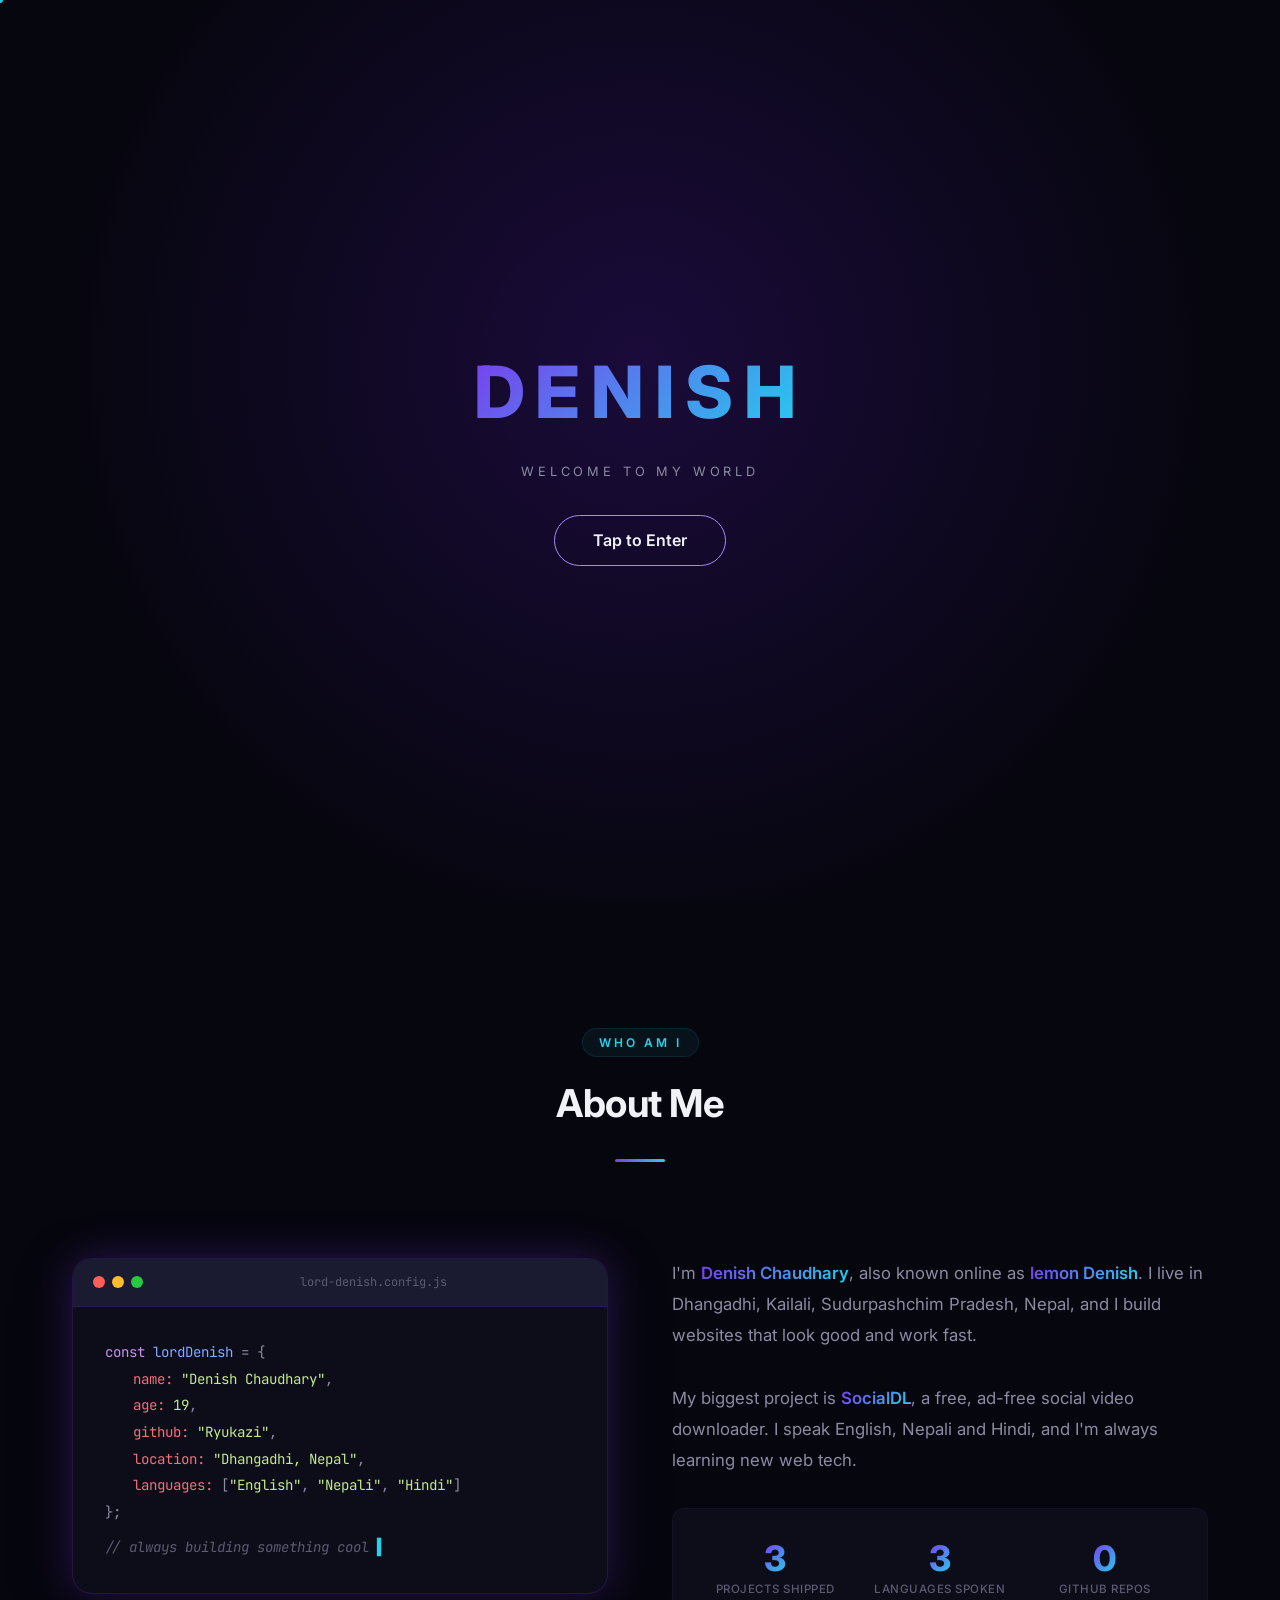
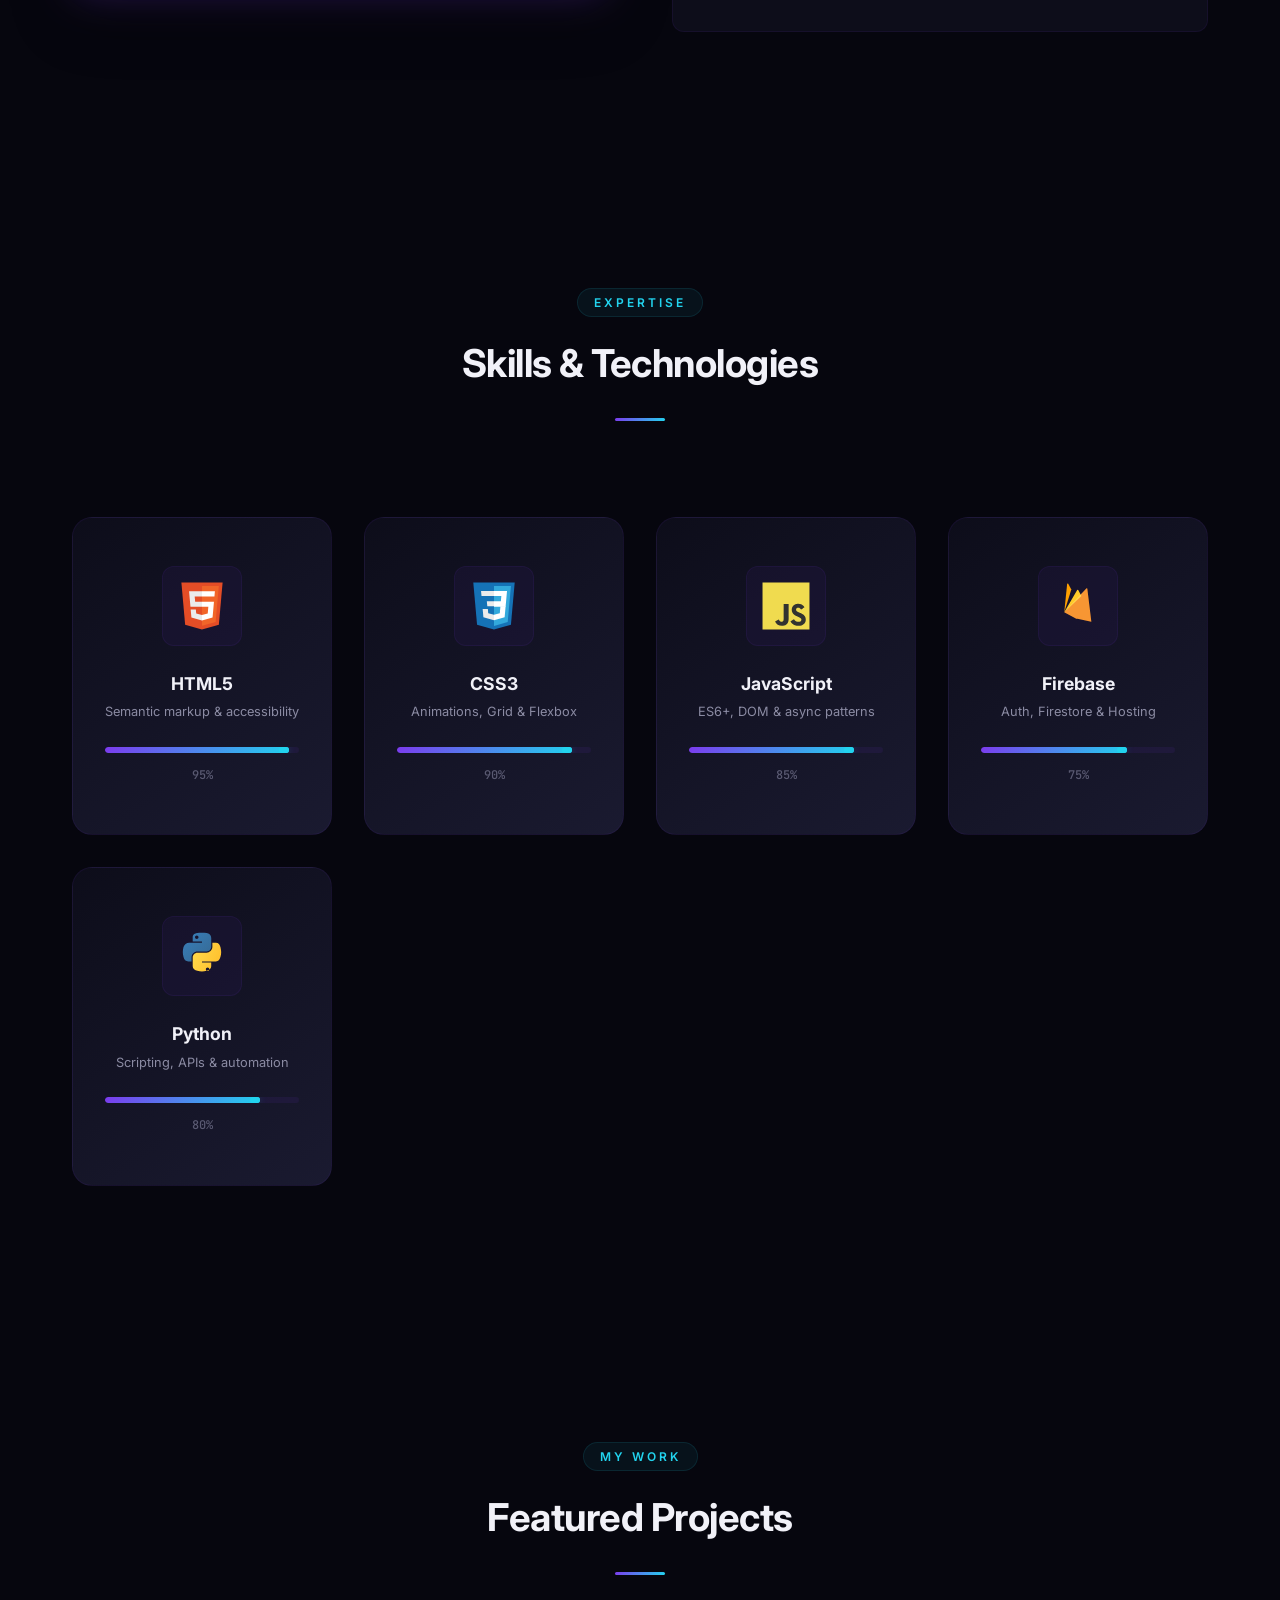
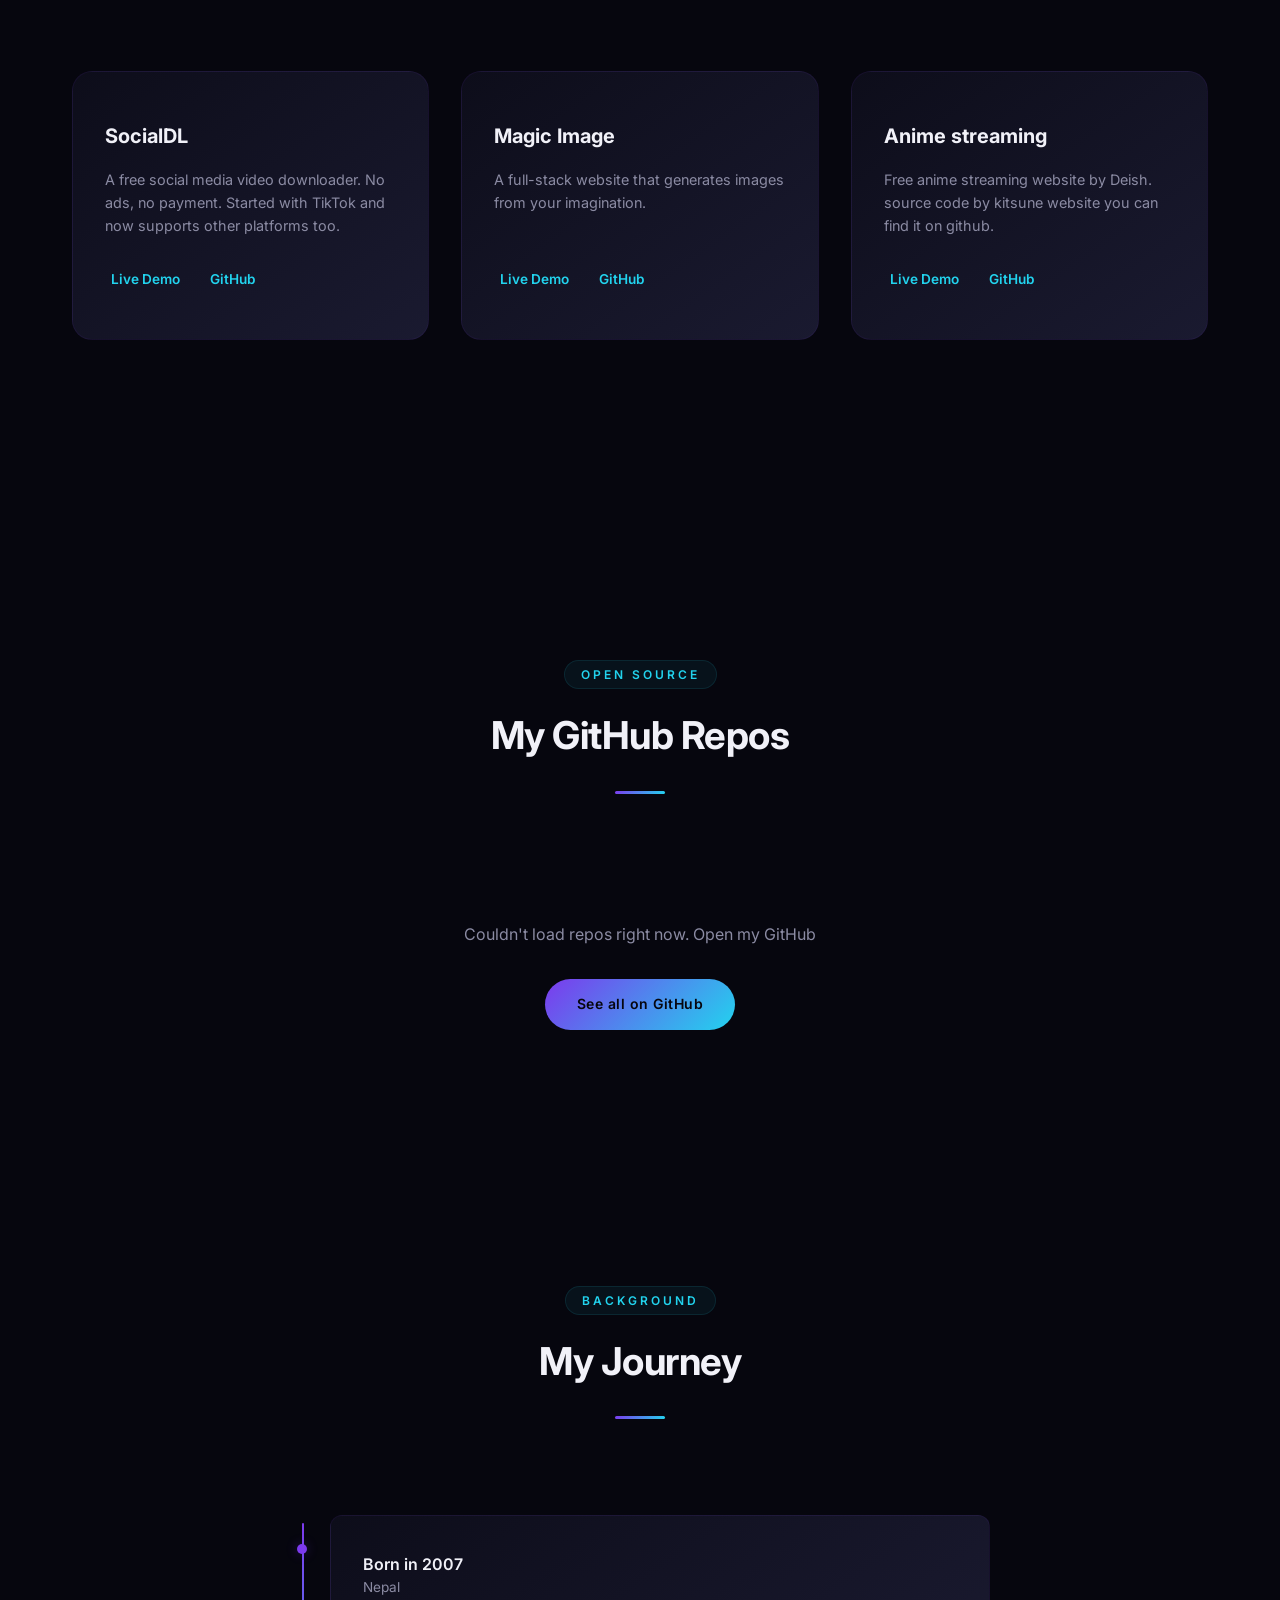
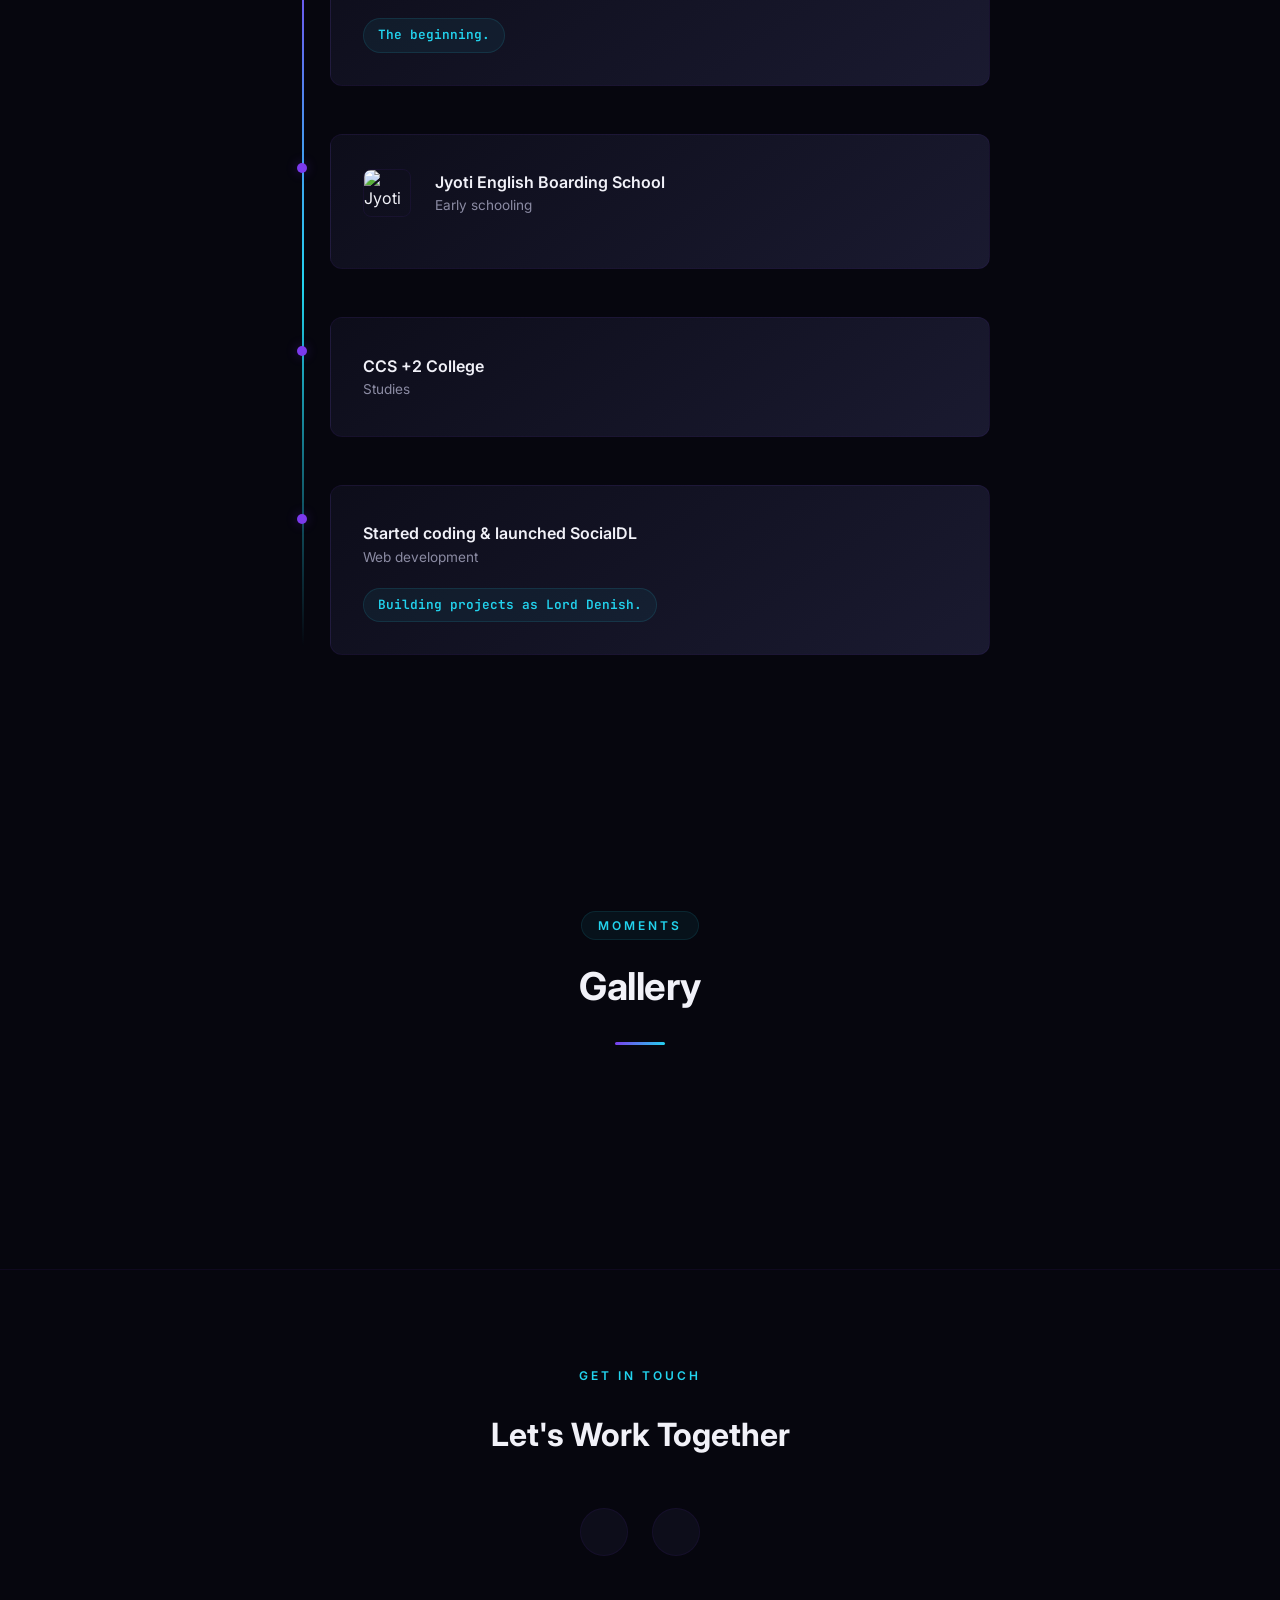
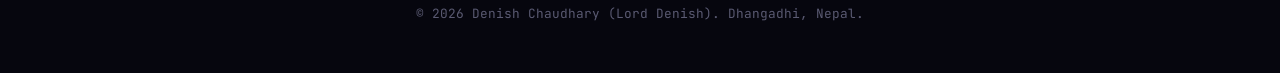
==== commit 206bade8: "Change project details from TikTok Scraper to Anime streaming Updated project title and description " ====
--- a/index.html
+++ b/index.html
@@ -257,10 +257,10 @@
                     <a href="https://github.com/Ryukazi" target="_blank" rel="noopener" class="project-link"><ion-icon name="logo-github"></ion-icon> GitHub</a>
                 </div></div></div>
             <div class="project-card reveal"><div class="project-content">
-                <h3 class="project-title">TikTok Scraper</h3>
-                <p class="project-desc">Searches TikTok through tikwm and returns videos. Still a work in progress.</p>
+                <h3 class="project-title">Anime streaming</h3>
+                <p class="project-desc">Free anime streaming website by Deish. source code by kitsune website you can find it on github.</p>
                 <div class="project-links">
-                    <a href="https://anime-edit.vercel.app/" target="_blank" rel="noopener" class="project-link"><ion-icon name="open-outline"></ion-icon> Live Demo</a>
+                    <a href="https://ryux-anime.vercel.app/" target="_blank" rel="noopener" class="project-link"><ion-icon name="open-outline"></ion-icon> Live Demo</a>
                     <a href="https://github.com/Ryukazi" target="_blank" rel="noopener" class="project-link"><ion-icon name="logo-github"></ion-icon> GitHub</a>
                 </div></div></div>
         </div>
--- a/extra.css
+++ b/extra.css
@@ -0,0 +1,30 @@
+/* extra.css — new sections: enter screen, music, hero video, GitHub, progress */
+.enter-screen{position:fixed;inset:0;z-index:9999;background:radial-gradient(circle at 50% 40%,#1a0b3a,#06060e 70%);display:flex;align-items:center;justify-content:center;text-align:center;transition:opacity .8s,visibility .8s}
+.enter-screen.hide{opacity:0;visibility:hidden}
+.enter-glitch{font-size:clamp(2rem,8vw,4.5rem);font-weight:800;letter-spacing:.15em;background:var(--gradient-primary);-webkit-background-clip:text;background-clip:text;color:transparent;animation:enterPulse 2.5s ease-in-out infinite}
+.enter-sub{color:var(--text-muted);margin:.8rem 0 2rem;letter-spacing:.3em;text-transform:uppercase;font-size:.8rem}
+.enter-btn{padding:.9rem 2.4rem;border-radius:999px;border:1px solid var(--primary-light);background:transparent;color:var(--text-primary);font:600 1rem var(--font-main);cursor:pointer;animation:btnGlow 2s infinite;transition:transform .3s,background .3s}
+.enter-btn:hover{background:var(--primary);transform:scale(1.06)}
+@keyframes enterPulse{50%{filter:drop-shadow(0 0 22px var(--primary-glow));transform:scale(1.03)}}
+@keyframes btnGlow{0%,100%{box-shadow:0 0 0 0 var(--primary-glow)}50%{box-shadow:0 0 0 14px transparent}}
+.scroll-progress{position:fixed;top:0;left:0;height:3px;width:0;background:var(--gradient-primary);z-index:1100}
+.music-btn{position:fixed;right:1.2rem;bottom:1.2rem;z-index:1000;width:48px;height:48px;border-radius:50%;border:1px solid var(--border-hover);background:var(--bg-elevated);color:var(--secondary);font-size:1.4rem;cursor:pointer;display:grid;place-items:center}
+.music-btn.playing{animation:spin 4s linear infinite;box-shadow:0 0 18px var(--secondary-glow)}
+@keyframes spin{to{transform:rotate(360deg)}}
+.hero-video{width:100%;height:100%;object-fit:cover;border-radius:50%;display:block}
+.hero-name-line{color:var(--secondary);font-family:var(--font-mono);margin:-.3rem 0 1rem}
+.hero-name-line strong{color:var(--primary-light)}
+.gh-profile{max-width:900px;margin:0 auto 2rem;display:flex;gap:1.2rem;align-items:center;justify-content:center;flex-wrap:wrap;color:var(--text-muted)}
+.gh-profile img{width:72px;height:72px;border-radius:50%;border:2px solid var(--primary)}
+.gh-profile b{color:var(--text-primary);display:block;font-size:1.2rem}
+.repo-grid{display:grid;grid-template-columns:repeat(auto-fill,minmax(260px,1fr));gap:1.2rem;max-width:1100px;margin:0 auto}
+.repo-card{display:block;padding:1.3rem;border-radius:var(--radius-md);background:var(--gradient-card);border:1px solid var(--border-color);transition:transform .35s,border-color .35s,box-shadow .35s;opacity:0;transform:translateY(24px)}
+.repo-card.visible{opacity:1;transform:none}
+.repo-card:hover{transform:translateY(-6px);border-color:var(--primary-light);box-shadow:0 10px 30px var(--primary-glow)}
+.repo-card h3{font-size:1.05rem;color:var(--primary-light);margin-bottom:.5rem;word-break:break-word}
+.repo-card p{color:var(--text-muted);font-size:.88rem;min-height:2.6em;margin-bottom:.9rem}
+.repo-meta{display:flex;gap:1rem;font-size:.78rem;color:var(--text-subtle);font-family:var(--font-mono)}
+.repo-loading,.repo-error{grid-column:1/-1;text-align:center;color:var(--text-muted)}
+.gh-more{text-align:center;margin-top:2rem}
+.timeline-item .timeline-item-info{padding:.2rem 0}
+@media(prefers-reduced-motion:reduce){*{animation:none!important}}
